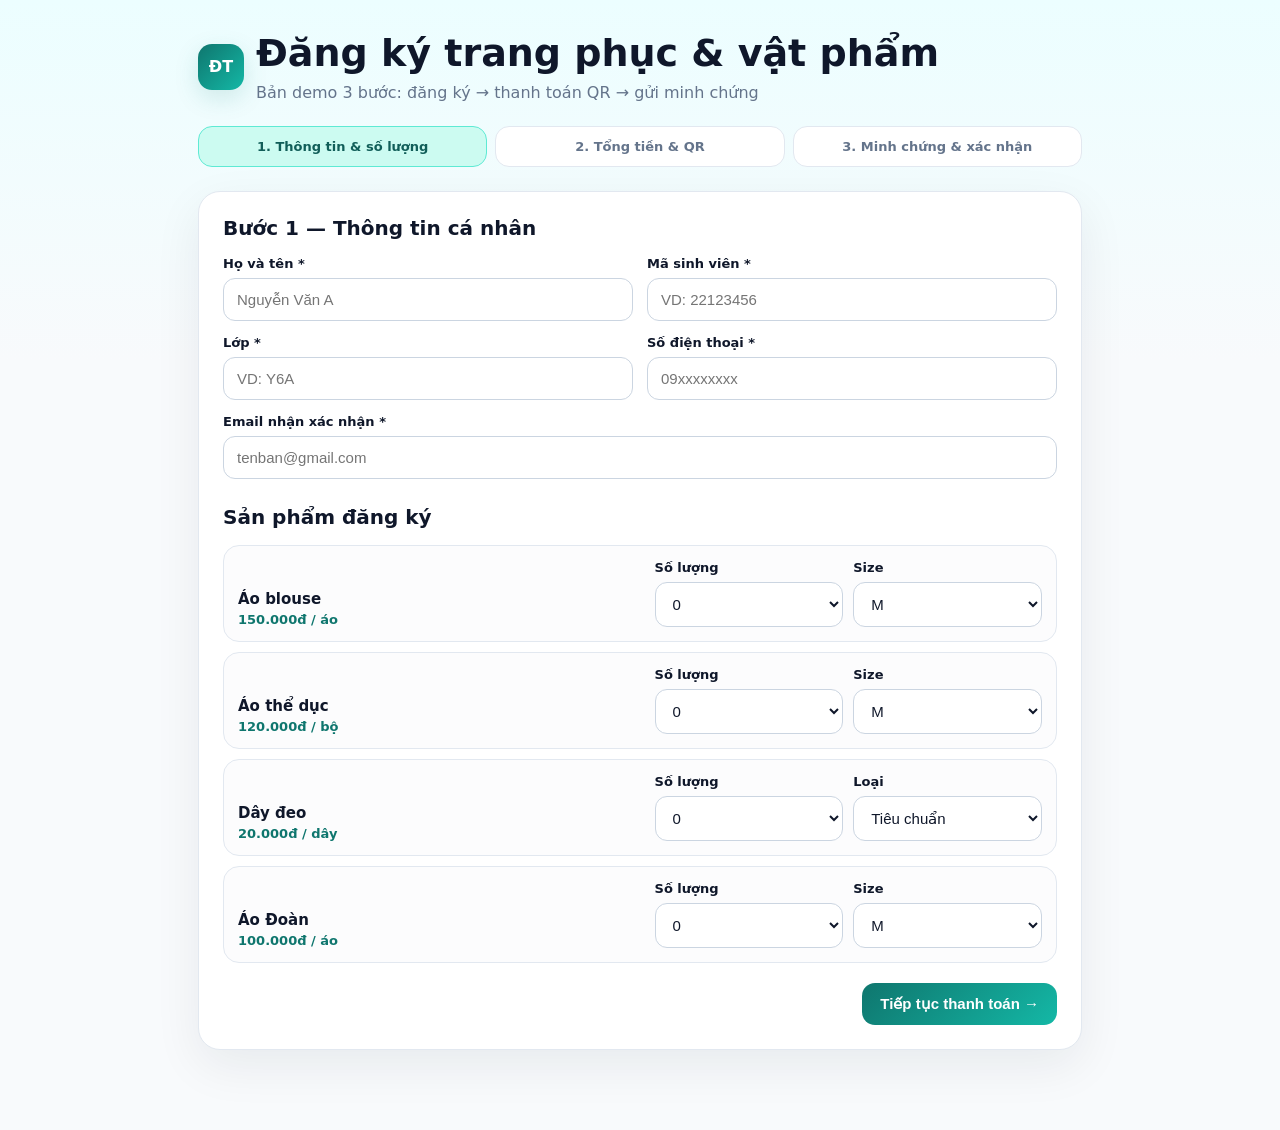
==== index.html @ d87cf26e "Add demo registration form" ====
<!DOCTYPE html>
<html lang="vi">
<head>
<meta charset="utf-8" />
<meta name="viewport" content="width=device-width, initial-scale=1" />
<title>Demo đăng ký trang phục & thanh toán</title>
<style>
  :root{
    --primary:#0f766e;
    --primary2:#14b8a6;
    --ink:#0f172a;
    --muted:#64748b;
    --line:#e2e8f0;
    --bg:#f8fafc;
    --card:#ffffff;
    --warn:#fff7ed;
    --warnink:#9a3412;
  }
  *{box-sizing:border-box}
  body{
    margin:0;background:linear-gradient(180deg,#ecfeff 0,#f8fafc 360px);
    font-family:Inter, ui-sans-serif, system-ui, -apple-system, Segoe UI, Roboto, Arial;
    color:var(--ink);
  }
  .wrap{max-width:920px;margin:32px auto 80px;padding:0 18px}
  .brand{display:flex;align-items:center;gap:12px;margin-bottom:18px}
  .logo{
    width:46px;height:46px;border-radius:14px;background:linear-gradient(135deg,var(--primary),var(--primary2));
    color:#fff;font-weight:900;display:grid;place-items:center;box-shadow:0 8px 24px #0f766e26;
  }
  h1{font-size:clamp(24px,4vw,38px);line-height:1.12;margin:0}
  .sub{color:var(--muted);margin-top:8px}
  .steps{display:grid;grid-template-columns:repeat(3,1fr);gap:8px;margin:24px 0}
  .step{
    padding:12px 10px;border:1px solid var(--line);border-radius:14px;background:#fff;
    font-size:13px;font-weight:700;color:#64748b;text-align:center
  }
  .step.active{background:#ccfbf1;color:#115e59;border-color:#5eead4}
  .step.done{background:#f0fdfa;color:#0f766e}
  .card{
    background:var(--card);border:1px solid #e2e8f0;border-radius:22px;padding:24px;
    box-shadow:0 16px 48px rgba(15,23,42,.07);
  }
  .section-title{font-size:20px;margin:0 0 16px}
  .grid{display:grid;grid-template-columns:1fr 1fr;gap:14px}
  .full{grid-column:1/-1}
  label{display:block;font-size:13px;font-weight:750;margin-bottom:7px}
  input, select{
    width:100%;padding:12px 13px;border-radius:12px;border:1px solid #cbd5e1;
    outline:none;font-size:15px;background:white;color:#0f172a
  }
  input:focus,select:focus{border-color:#2dd4bf;box-shadow:0 0 0 3px #99f6e433}
  .item{
    display:grid;grid-template-columns:1.4fr .65fr .65fr;gap:10px;align-items:end;
    padding:14px;border:1px solid var(--line);border-radius:16px;background:#fcfcfd
  }
  .item + .item{margin-top:10px}
  .itemname strong{display:block;font-size:15px}
  .price{color:#0f766e;font-weight:800;margin-top:4px;font-size:13px}
  .actions{display:flex;gap:10px;justify-content:flex-end;margin-top:20px}
  button{
    appearance:none;border:0;border-radius:13px;padding:12px 18px;font-weight:800;font-size:15px;cursor:pointer
  }
  .btn-primary{background:linear-gradient(135deg,var(--primary),var(--primary2));color:#fff}
  .btn-secondary{background:#f1f5f9;color:#334155}
  .summary{
    display:grid;grid-template-columns:1fr 340px;gap:22px;align-items:start
  }
  .totalbox{
    border:1px solid #99f6e4;background:#f0fdfa;border-radius:18px;padding:18px;margin-top:14px
  }
  .total{font-size:34px;font-weight:950;color:#0f766e;margin-top:4px}
  .qrbox{
    border:1px solid var(--line);border-radius:18px;padding:18px;text-align:center;background:#fff
  }
  .qrbox img{width:250px;height:250px;max-width:100%;border-radius:10px;border:1px solid #e2e8f0}
  .tiny{font-size:12px;color:#64748b;line-height:1.45}
  .notice{background:var(--warn);color:var(--warnink);padding:12px 14px;border-radius:12px;font-size:13px;margin-top:12px}
  .line{display:flex;justify-content:space-between;gap:16px;padding:9px 0;border-bottom:1px dashed #e2e8f0}
  .line:last-child{border-bottom:0}
  .upload{
    border:2px dashed #94a3b8;border-radius:18px;padding:24px;text-align:center;background:#f8fafc
  }
  .preview{max-width:320px;max-height:360px;border-radius:14px;margin-top:14px;display:none}
  .success{text-align:center;padding:18px 0}
  .check{
    width:72px;height:72px;border-radius:50%;margin:0 auto 16px;background:#dcfce7;color:#15803d;
    display:grid;place-items:center;font-size:38px;font-weight:900
  }
  .emailmock{
    text-align:left;margin:20px auto 0;max-width:650px;border:1px solid var(--line);
    border-radius:16px;padding:18px;background:#fff
  }
  .hidden{display:none!important}
  @media(max-width:760px){
    .grid,.summary{grid-template-columns:1fr}
    .item{grid-template-columns:1fr 1fr}
    .itemname{grid-column:1/-1}
    .steps{grid-template-columns:1fr}
  }
</style>
</head>
<body>
<div class="wrap">
  <div class="brand">
    <div class="logo">ĐT</div>
    <div>
      <h1>Đăng ký trang phục & vật phẩm</h1>
      <div class="sub">Bản demo 3 bước: đăng ký → thanh toán QR → gửi minh chứng</div>
    </div>
  </div>

  <div class="steps">
    <div class="step active" id="s1">1. Thông tin & số lượng</div>
    <div class="step" id="s2">2. Tổng tiền & QR</div>
    <div class="step" id="s3">3. Minh chứng & xác nhận</div>
  </div>

  <section class="card" id="step1">
    <h2 class="section-title">Bước 1 — Thông tin cá nhân</h2>
    <div class="grid">
      <div><label>Họ và tên *</label><input id="name" placeholder="Nguyễn Văn A"></div>
      <div><label>Mã sinh viên *</label><input id="studentId" placeholder="VD: 22123456"></div>
      <div><label>Lớp *</label><input id="className" placeholder="VD: Y6A"></div>
      <div><label>Số điện thoại *</label><input id="phone" placeholder="09xxxxxxxx"></div>
      <div class="full"><label>Email nhận xác nhận *</label><input id="email" type="email" placeholder="tenban@gmail.com"></div>
    </div>

    <h2 class="section-title" style="margin-top:26px">Sản phẩm đăng ký</h2>

    <div class="item">
      <div class="itemname"><strong>Áo blouse</strong><div class="price">150.000đ / áo</div></div>
      <div><label>Số lượng</label><select class="qty" data-price="150000" data-name="Áo blouse" id="q_blouse"><option>0</option><option>1</option><option>2</option><option>3</option><option>4</option><option>5</option></select></div>
      <div><label>Size</label><select id="sz_blouse"><option>S</option><option selected>M</option><option>L</option><option>XL</option><option>2XL</option></select></div>
    </div>

    <div class="item">
      <div class="itemname"><strong>Áo thể dục</strong><div class="price">120.000đ / bộ</div></div>
      <div><label>Số lượng</label><select class="qty" data-price="120000" data-name="Áo thể dục" id="q_sport"><option>0</option><option>1</option><option>2</option><option>3</option><option>4</option><option>5</option></select></div>
      <div><label>Size</label><select id="sz_sport"><option>S</option><option selected>M</option><option>L</option><option>XL</option><option>2XL</option></select></div>
    </div>

    <div class="item">
      <div class="itemname"><strong>Dây đeo</strong><div class="price">20.000đ / dây</div></div>
      <div><label>Số lượng</label><select class="qty" data-price="20000" data-name="Dây đeo" id="q_lanyard"><option>0</option><option>1</option><option>2</option><option>3</option><option>4</option><option>5</option></select></div>
      <div><label>Loại</label><select id="sz_lanyard"><option>Tiêu chuẩn</option></select></div>
    </div>

    <div class="item">
      <div class="itemname"><strong>Áo Đoàn</strong><div class="price">100.000đ / áo</div></div>
      <div><label>Số lượng</label><select class="qty" data-price="100000" data-name="Áo Đoàn" id="q_union"><option>0</option><option>1</option><option>2</option><option>3</option><option>4</option><option>5</option></select></div>
      <div><label>Size</label><select id="sz_union"><option>S</option><option selected>M</option><option>L</option><option>XL</option><option>2XL</option></select></div>
    </div>

    <div class="actions">
      <button class="btn-primary" onclick="go2()">Tiếp tục thanh toán →</button>
    </div>
  </section>

  <section class="card hidden" id="step2">
    <div class="summary">
      <div>
        <h2 class="section-title">Bước 2 — Kiểm tra & thanh toán</h2>
        <div id="orderLines"></div>
        <div class="totalbox">
          <div class="tiny">TỔNG THANH TOÁN</div>
          <div class="total" id="totalText">0đ</div>
          <div class="tiny">Mã đăng ký: <strong id="orderCode"></strong></div>
        </div>
        <div class="notice">
          Đây là bản demo. QR hiện tại chỉ mã hóa mã đăng ký + số tiền để thử luồng. Khi làm bản thật sẽ thay bằng VietQR theo ngân hàng và số tài khoản của anh.
        </div>
      </div>

      <div class="qrbox">
        <div style="font-weight:900;margin-bottom:10px">QUÉT QR THANH TOÁN</div>
        <img id="qr" alt="QR demo">
        <div class="tiny" style="margin-top:10px">Nội dung chuyển khoản</div>
        <div style="font-weight:900" id="transferContent"></div>
      </div>
    </div>
    <div class="actions">
      <button class="btn-secondary" onclick="back1()">← Quay lại</button>
      <button class="btn-primary" onclick="go3()">Tôi đã thanh toán →</button>
    </div>
  </section>

  <section class="card hidden" id="step3">
    <h2 class="section-title">Bước 3 — Tải minh chứng chuyển khoản</h2>
    <div class="upload">
      <div style="font-size:34px">📎</div>
      <div style="font-weight:850;margin:8px 0">Chọn ảnh chụp màn hình chuyển khoản</div>
      <input id="proof" type="file" accept="image/*" onchange="previewFile()" style="max-width:420px">
      <div><img id="preview" class="preview" alt="Minh chứng"></div>
    </div>

    <div style="margin-top:18px">
      <label><input type="checkbox" id="confirm" style="width:auto;margin-right:8px"> Tôi xác nhận thông tin đăng ký và số tiền thanh toán là chính xác.</label>
    </div>

    <div class="actions">
      <button class="btn-secondary" onclick="back2()">← Quay lại</button>
      <button class="btn-primary" onclick="finish()">Hoàn tất đăng ký</button>
    </div>
  </section>

  <section class="card hidden" id="done">
    <div class="success">
      <div class="check">✓</div>
      <h2>Đã ghi nhận đăng ký!</h2>
      <div class="sub">Bản thật sẽ lưu dữ liệu vào Google Sheets/Drive và gửi email tự động cho người đăng ký.</div>

      <div class="emailmock">
        <div class="tiny">EMAIL XÁC NHẬN MÔ PHỎNG</div>
        <h3 style="margin:6px 0 12px">Xác nhận đăng ký trang phục & vật phẩm</h3>
        <div id="emailBody"></div>
      </div>

      <div class="actions" style="justify-content:center">
        <button class="btn-secondary" onclick="location.reload()">Tạo đăng ký mới</button>
      </div>
    </div>
  </section>
</div>

<script>
let state = {total:0, code:"", lines:[]};

function money(n){return new Intl.NumberFormat('vi-VN').format(n)+'đ'}

function validate(){
  const ids=['name','studentId','className','phone','email'];
  for(const id of ids){
    if(!document.getElementById(id).value.trim()){
      alert('Anh thử nhập đủ các ô bắt buộc để xem đúng luồng nhé.');
      document.getElementById(id).focus(); return false;
    }
  }
  const email=document.getElementById('email').value;
  if(!email.includes('@')){alert('Email chưa đúng định dạng.'); return false;}
  return true;
}

function compute(){
  state.total=0; state.lines=[];
  document.querySelectorAll('.qty').forEach(el=>{
    const q=parseInt(el.value||0), p=parseInt(el.dataset.price);
    if(q>0){
      state.total += q*p;
      let size='';
      if(el.id==='q_blouse') size=document.getElementById('sz_blouse').value;
      if(el.id==='q_sport') size=document.getElementById('sz_sport').value;
      if(el.id==='q_lanyard') size=document.getElementById('sz_lanyard').value;
      if(el.id==='q_union') size=document.getElementById('sz_union').value;
      state.lines.push({name:el.dataset.name,qty:q,size:size,price:p,subtotal:q*p});
    }
  });
}

function setStep(n){
  ['step1','step2','step3','done'].forEach(id=>document.getElementById(id).classList.add('hidden'));
  if(n===1)document.getElementById('step1').classList.remove('hidden');
  if(n===2)document.getElementById('step2').classList.remove('hidden');
  if(n===3)document.getElementById('step3').classList.remove('hidden');
  if(n===4)document.getElementById('done').classList.remove('hidden');
  ['s1','s2','s3'].forEach((id,i)=>{
    const el=document.getElementById(id); el.classList.remove('active','done');
    if(i+1===n)el.classList.add('active');
    if(i+1<n || n===4)el.classList.add('done');
  });
  window.scrollTo({top:0,behavior:'smooth'});
}

function go2(){
  if(!validate()) return;
  compute();
  if(state.total<=0){alert('Hãy chọn ít nhất 1 sản phẩm.');return;}
  state.code='DUMTP-'+document.getElementById('studentId').value.replace(/\W/g,'').toUpperCase()+'-'+Math.floor(100+Math.random()*900);
  document.getElementById('orderCode').textContent=state.code;
  document.getElementById('totalText').textContent=money(state.total);
  document.getElementById('transferContent').textContent=state.code;

  const box=document.getElementById('orderLines'); box.innerHTML='';
  state.lines.forEach(x=>{
    box.innerHTML += `<div class="line"><span><strong>${x.name}</strong><br><span class="tiny">${x.qty} × ${money(x.price)} • Size/loại: ${x.size}</span></span><strong>${money(x.subtotal)}</strong></div>`;
  });

  const qrText=encodeURIComponent(`DEMO THANH TOAN | ${state.code} | ${state.total} VND`);
  document.getElementById('qr').src=`https://quickchart.io/qr?text=${qrText}&size=300&margin=1`;
  setStep(2);
}
function back1(){setStep(1)}
function go3(){setStep(3)}
function back2(){setStep(2)}

function previewFile(){
  const f=document.getElementById('proof').files[0];
  if(!f)return;
  const r=new FileReader();
  r.onload=e=>{
    const img=document.getElementById('preview'); img.src=e.target.result; img.style.display='inline-block';
  };r.readAsDataURL(f);
}

function finish(){
  const proof=document.getElementById('proof').files[0];
  if(!proof){alert('Hãy chọn một ảnh minh chứng để thử bước này.');return;}
  if(!document.getElementById('confirm').checked){alert('Hãy tick xác nhận trước khi hoàn tất.');return;}

  const name=document.getElementById('name').value;
  const email=document.getElementById('email').value;
  let list=state.lines.map(x=>`<li>${x.name}: <strong>${x.qty}</strong> — ${x.size}</li>`).join('');
  document.getElementById('emailBody').innerHTML=`
    <p>Chào <strong>${name}</strong>,</p>
    <p>Hệ thống đã ghi nhận đăng ký của bạn.</p>
    <p><strong>Mã đăng ký:</strong> ${state.code}</p>
    <ul>${list}</ul>
    <p><strong>Tổng thanh toán: ${money(state.total)}</strong></p>
    <p>Minh chứng thanh toán đã được tải lên thành công.</p>
    <p class="tiny">Email sẽ được gửi tới: ${email}</p>
  `;
  setStep(4);
}
</script>
</body>
</html>
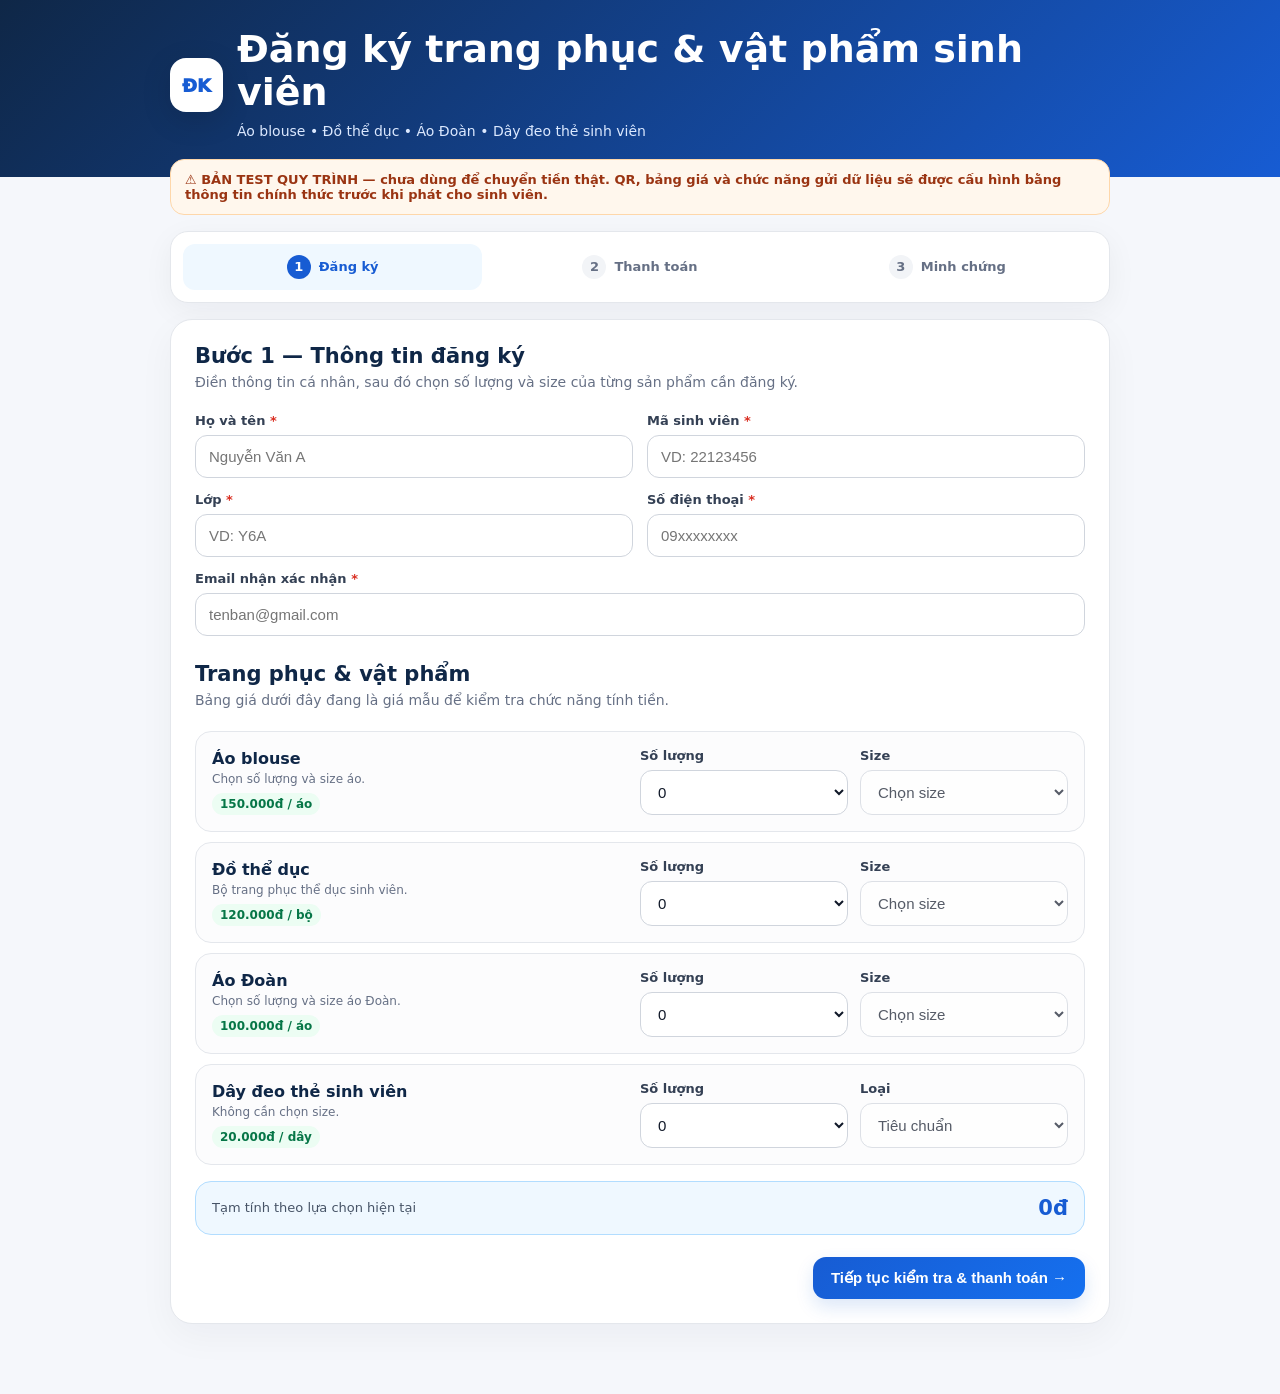
==== commit 7f3012f6: "Polish registration flow and validation" ====
--- a/index.html
+++ b/index.html
@@ -1,326 +1,346 @@
 <!DOCTYPE html>
 <html lang="vi">
 <head>
-<meta charset="utf-8" />
-<meta name="viewport" content="width=device-width, initial-scale=1" />
-<title>Demo đăng ký trang phục & thanh toán</title>
+<meta charset="utf-8">
+<meta name="viewport" content="width=device-width, initial-scale=1">
+<title>Đăng ký trang phục & vật phẩm sinh viên</title>
+<meta name="description" content="Đăng ký áo blouse, đồ thể dục, áo Đoàn và dây đeo thẻ sinh viên.">
 <style>
-  :root{
-    --primary:#0f766e;
-    --primary2:#14b8a6;
-    --ink:#0f172a;
-    --muted:#64748b;
-    --line:#e2e8f0;
-    --bg:#f8fafc;
-    --card:#ffffff;
-    --warn:#fff7ed;
-    --warnink:#9a3412;
-  }
-  *{box-sizing:border-box}
-  body{
-    margin:0;background:linear-gradient(180deg,#ecfeff 0,#f8fafc 360px);
-    font-family:Inter, ui-sans-serif, system-ui, -apple-system, Segoe UI, Roboto, Arial;
-    color:var(--ink);
-  }
-  .wrap{max-width:920px;margin:32px auto 80px;padding:0 18px}
-  .brand{display:flex;align-items:center;gap:12px;margin-bottom:18px}
-  .logo{
-    width:46px;height:46px;border-radius:14px;background:linear-gradient(135deg,var(--primary),var(--primary2));
-    color:#fff;font-weight:900;display:grid;place-items:center;box-shadow:0 8px 24px #0f766e26;
-  }
-  h1{font-size:clamp(24px,4vw,38px);line-height:1.12;margin:0}
-  .sub{color:var(--muted);margin-top:8px}
-  .steps{display:grid;grid-template-columns:repeat(3,1fr);gap:8px;margin:24px 0}
-  .step{
-    padding:12px 10px;border:1px solid var(--line);border-radius:14px;background:#fff;
-    font-size:13px;font-weight:700;color:#64748b;text-align:center
-  }
-  .step.active{background:#ccfbf1;color:#115e59;border-color:#5eead4}
-  .step.done{background:#f0fdfa;color:#0f766e}
-  .card{
-    background:var(--card);border:1px solid #e2e8f0;border-radius:22px;padding:24px;
-    box-shadow:0 16px 48px rgba(15,23,42,.07);
-  }
-  .section-title{font-size:20px;margin:0 0 16px}
-  .grid{display:grid;grid-template-columns:1fr 1fr;gap:14px}
-  .full{grid-column:1/-1}
-  label{display:block;font-size:13px;font-weight:750;margin-bottom:7px}
-  input, select{
-    width:100%;padding:12px 13px;border-radius:12px;border:1px solid #cbd5e1;
-    outline:none;font-size:15px;background:white;color:#0f172a
-  }
-  input:focus,select:focus{border-color:#2dd4bf;box-shadow:0 0 0 3px #99f6e433}
-  .item{
-    display:grid;grid-template-columns:1.4fr .65fr .65fr;gap:10px;align-items:end;
-    padding:14px;border:1px solid var(--line);border-radius:16px;background:#fcfcfd
-  }
-  .item + .item{margin-top:10px}
-  .itemname strong{display:block;font-size:15px}
-  .price{color:#0f766e;font-weight:800;margin-top:4px;font-size:13px}
-  .actions{display:flex;gap:10px;justify-content:flex-end;margin-top:20px}
-  button{
-    appearance:none;border:0;border-radius:13px;padding:12px 18px;font-weight:800;font-size:15px;cursor:pointer
-  }
-  .btn-primary{background:linear-gradient(135deg,var(--primary),var(--primary2));color:#fff}
-  .btn-secondary{background:#f1f5f9;color:#334155}
-  .summary{
-    display:grid;grid-template-columns:1fr 340px;gap:22px;align-items:start
-  }
-  .totalbox{
-    border:1px solid #99f6e4;background:#f0fdfa;border-radius:18px;padding:18px;margin-top:14px
-  }
-  .total{font-size:34px;font-weight:950;color:#0f766e;margin-top:4px}
-  .qrbox{
-    border:1px solid var(--line);border-radius:18px;padding:18px;text-align:center;background:#fff
-  }
-  .qrbox img{width:250px;height:250px;max-width:100%;border-radius:10px;border:1px solid #e2e8f0}
-  .tiny{font-size:12px;color:#64748b;line-height:1.45}
-  .notice{background:var(--warn);color:var(--warnink);padding:12px 14px;border-radius:12px;font-size:13px;margin-top:12px}
-  .line{display:flex;justify-content:space-between;gap:16px;padding:9px 0;border-bottom:1px dashed #e2e8f0}
-  .line:last-child{border-bottom:0}
-  .upload{
-    border:2px dashed #94a3b8;border-radius:18px;padding:24px;text-align:center;background:#f8fafc
-  }
-  .preview{max-width:320px;max-height:360px;border-radius:14px;margin-top:14px;display:none}
-  .success{text-align:center;padding:18px 0}
-  .check{
-    width:72px;height:72px;border-radius:50%;margin:0 auto 16px;background:#dcfce7;color:#15803d;
-    display:grid;place-items:center;font-size:38px;font-weight:900
-  }
-  .emailmock{
-    text-align:left;margin:20px auto 0;max-width:650px;border:1px solid var(--line);
-    border-radius:16px;padding:18px;background:#fff
-  }
-  .hidden{display:none!important}
-  @media(max-width:760px){
-    .grid,.summary{grid-template-columns:1fr}
-    .item{grid-template-columns:1fr 1fr}
-    .itemname{grid-column:1/-1}
-    .steps{grid-template-columns:1fr}
-  }
+:root{
+  --navy:#0f2747; --blue:#175cd3; --cyan:#eaf4ff; --green:#0f9f6e;
+  --green2:#12b981; --orange:#f79009; --red:#d92d20; --ink:#101828;
+  --muted:#667085; --line:#e4e7ec; --soft:#f8fafc; --card:#fff;
+}
+*{box-sizing:border-box}
+html{scroll-behavior:smooth}
+body{margin:0;background:#f5f7fb;color:var(--ink);font-family:Inter,ui-sans-serif,system-ui,-apple-system,Segoe UI,Roboto,Arial,sans-serif}
+.topbar{background:linear-gradient(135deg,#0f2747,#175cd3);color:white}
+.topbar .inner{max-width:980px;margin:auto;padding:28px 20px 34px}
+.brand{display:flex;align-items:center;gap:14px}
+.brandmark{width:54px;height:54px;border-radius:16px;background:white;color:var(--blue);display:grid;place-items:center;font-weight:950;font-size:18px;box-shadow:0 8px 30px #0002}
+h1{margin:0;font-size:clamp(25px,4vw,38px);line-height:1.12}
+.subtitle{margin-top:8px;color:#dce9ff;font-size:14px;line-height:1.55}
+.wrap{max-width:980px;margin:-18px auto 70px;padding:0 20px}
+.test-warning{background:#fff7ed;color:#9a3412;border:1px solid #fed7aa;padding:12px 14px;border-radius:14px;margin-bottom:16px;font-weight:750;font-size:13px}
+.progress{background:white;border:1px solid var(--line);border-radius:18px;padding:12px;display:grid;grid-template-columns:repeat(3,1fr);gap:8px;box-shadow:0 8px 30px #1018280d;margin-bottom:16px}
+.pill{display:flex;align-items:center;justify-content:center;gap:8px;border-radius:12px;padding:11px 8px;color:#667085;font-weight:800;font-size:13px}
+.pill .num{width:24px;height:24px;border-radius:50%;display:grid;place-items:center;background:#f2f4f7}
+.pill.active{background:#eff8ff;color:#175cd3}.pill.active .num{background:#175cd3;color:white}
+.pill.done{background:#ecfdf3;color:#067647}.pill.done .num{background:#12b76a;color:white}
+.card{background:white;border:1px solid var(--line);border-radius:22px;padding:24px;box-shadow:0 12px 36px #1018280b}
+.hidden{display:none!important}
+.section-title{font-size:21px;margin:0 0 4px;color:var(--navy)}
+.section-sub{margin:0 0 20px;color:var(--muted);font-size:14px;line-height:1.5}
+.grid{display:grid;grid-template-columns:1fr 1fr;gap:14px}.full{grid-column:1/-1}
+.field label,.mini label{display:block;margin-bottom:7px;font-weight:800;font-size:13px;color:#344054}
+.required:after{content:" *";color:var(--red)}
+input,select{width:100%;padding:12px 13px;border-radius:12px;border:1px solid #d0d5dd;background:white;font-size:15px;color:#101828;outline:none}
+input:focus,select:focus{border-color:#84adff;box-shadow:0 0 0 4px #175cd31a}
+.products{margin-top:26px}
+.product{display:grid;grid-template-columns:1.5fr .75fr .75fr;gap:12px;align-items:end;padding:16px;border:1px solid var(--line);border-radius:16px;background:#fcfcfd;margin-top:10px}
+.product-name{font-weight:900;font-size:16px;color:var(--navy)}
+.product-desc{color:var(--muted);font-size:12px;margin-top:4px}
+.price{display:inline-flex;margin-top:7px;padding:4px 8px;border-radius:999px;background:#ecfdf3;color:#067647;font-size:12px;font-weight:850}
+.live-total{display:flex;align-items:center;justify-content:space-between;gap:16px;margin-top:16px;border:1px solid #b2ddff;background:#eff8ff;border-radius:16px;padding:14px 16px}
+.live-total span{font-size:13px;color:#475467}.live-total strong{font-size:21px;color:#175cd3}
+.actions{display:flex;justify-content:flex-end;gap:10px;margin-top:22px}
+button{border:0;border-radius:13px;padding:12px 18px;font-size:15px;font-weight:850;cursor:pointer}
+.primary{background:linear-gradient(135deg,#175cd3,#1570ef);color:white;box-shadow:0 8px 18px #175cd326}
+.secondary{background:#f2f4f7;color:#344054}.successbtn{background:linear-gradient(135deg,#079455,#12b76a);color:white}
+.review-grid{display:grid;grid-template-columns:1.15fr .85fr;gap:18px}
+.panel{border:1px solid var(--line);border-radius:17px;padding:16px;background:#fff}
+.panel-title{font-size:13px;font-weight:900;color:#475467;text-transform:uppercase;letter-spacing:.04em;margin-bottom:10px}
+.info-row,.order-row{display:flex;justify-content:space-between;gap:15px;padding:9px 0;border-bottom:1px dashed #eaecf0}
+.info-row:last-child,.order-row:last-child{border:0}
+.info-row span:first-child,.order-row small{color:var(--muted)}
+.order-row .right{text-align:right;font-weight:850}
+.total-box{margin-top:14px;background:linear-gradient(135deg,#ecfdf3,#f6fef9);border:1px solid #abefc6;border-radius:17px;padding:16px}
+.total-label{font-size:12px;color:#067647;font-weight:900}.total-money{font-size:36px;font-weight:950;color:#067647;margin:3px 0}
+.code{font-family:ui-monospace,SFMono-Regular,Menlo,monospace;font-weight:900}
+.qr-panel{text-align:center;background:#fbfcfe}
+.qr-placeholder{width:270px;max-width:100%;aspect-ratio:1;border-radius:16px;border:1px solid var(--line);margin:4px auto 12px;display:grid;place-items:center;background:white;overflow:hidden}
+.qr-placeholder img{width:100%;height:100%;object-fit:contain}
+.bankline{font-size:13px;line-height:1.55;color:#475467}.bankline strong{color:#101828}
+.safe-note{margin-top:12px;padding:12px 13px;border-radius:13px;background:#fff7ed;border:1px solid #fed7aa;color:#9a3412;font-size:12px;line-height:1.5;text-align:left}
+.upload{border:2px dashed #b8c2d1;background:#f8fafc;border-radius:18px;padding:26px;text-align:center}
+.upload-icon{font-size:36px}.upload-title{font-weight:900;margin:6px 0}.upload-sub{font-size:12px;color:var(--muted);margin-bottom:12px}
+.preview{display:none;max-width:340px;max-height:420px;border-radius:14px;margin-top:14px;border:1px solid var(--line)}
+.file-name{font-size:12px;color:#475467;margin-top:8px}
+.checkline{display:flex;gap:10px;align-items:flex-start;margin-top:16px;padding:13px;border:1px solid var(--line);border-radius:13px;background:#fff}
+.checkline input{width:auto;margin-top:3px}.checkline label{font-size:13px;line-height:1.5;color:#344054}
+.done-wrap{text-align:center}.check{width:76px;height:76px;border-radius:50%;background:#dcfae6;color:#079455;display:grid;place-items:center;font-size:40px;font-weight:950;margin:0 auto 14px}
+.receipt{max-width:670px;margin:20px auto 0;text-align:left;border:1px solid var(--line);border-radius:18px;padding:18px;background:#fcfcfd}
+.receipt h3{margin:3px 0 12px;color:var(--navy)}
+.small{font-size:12px;color:var(--muted);line-height:1.55}
+@media(max-width:760px){
+  .progress{grid-template-columns:1fr}.grid,.review-grid{grid-template-columns:1fr}
+  .product{grid-template-columns:1fr 1fr}.product>div:first-child{grid-column:1/-1}
+  .actions{flex-direction:column-reverse}.actions button{width:100%}
+  .wrap{padding:0 12px}.card{padding:18px}.topbar .inner{padding:24px 16px 32px}
+}
 </style>
 </head>
 <body>
-<div class="wrap">
-  <div class="brand">
-    <div class="logo">ĐT</div>
-    <div>
-      <h1>Đăng ký trang phục & vật phẩm</h1>
-      <div class="sub">Bản demo 3 bước: đăng ký → thanh toán QR → gửi minh chứng</div>
+<header class="topbar">
+  <div class="inner">
+    <div class="brand">
+      <div class="brandmark">ĐK</div>
+      <div>
+        <h1>Đăng ký trang phục & vật phẩm sinh viên</h1>
+        <div class="subtitle">Áo blouse • Đồ thể dục • Áo Đoàn • Dây đeo thẻ sinh viên</div>
+      </div>
     </div>
   </div>
-
-  <div class="steps">
-    <div class="step active" id="s1">1. Thông tin & số lượng</div>
-    <div class="step" id="s2">2. Tổng tiền & QR</div>
-    <div class="step" id="s3">3. Minh chứng & xác nhận</div>
+</header>
+
+<main class="wrap">
+  <div class="test-warning">⚠ BẢN TEST QUY TRÌNH — chưa dùng để chuyển tiền thật. QR, bảng giá và chức năng gửi dữ liệu sẽ được cấu hình bằng thông tin chính thức trước khi phát cho sinh viên.</div>
+
+  <div class="progress">
+    <div class="pill active" id="p1"><span class="num">1</span>Đăng ký</div>
+    <div class="pill" id="p2"><span class="num">2</span>Thanh toán</div>
+    <div class="pill" id="p3"><span class="num">3</span>Minh chứng</div>
   </div>
 
   <section class="card" id="step1">
-    <h2 class="section-title">Bước 1 — Thông tin cá nhân</h2>
+    <h2 class="section-title">Bước 1 — Thông tin đăng ký</h2>
+    <p class="section-sub">Điền thông tin cá nhân, sau đó chọn số lượng và size của từng sản phẩm cần đăng ký.</p>
+
     <div class="grid">
-      <div><label>Họ và tên *</label><input id="name" placeholder="Nguyễn Văn A"></div>
-      <div><label>Mã sinh viên *</label><input id="studentId" placeholder="VD: 22123456"></div>
-      <div><label>Lớp *</label><input id="className" placeholder="VD: Y6A"></div>
-      <div><label>Số điện thoại *</label><input id="phone" placeholder="09xxxxxxxx"></div>
-      <div class="full"><label>Email nhận xác nhận *</label><input id="email" type="email" placeholder="tenban@gmail.com"></div>
-    </div>
-
-    <h2 class="section-title" style="margin-top:26px">Sản phẩm đăng ký</h2>
-
-    <div class="item">
-      <div class="itemname"><strong>Áo blouse</strong><div class="price">150.000đ / áo</div></div>
-      <div><label>Số lượng</label><select class="qty" data-price="150000" data-name="Áo blouse" id="q_blouse"><option>0</option><option>1</option><option>2</option><option>3</option><option>4</option><option>5</option></select></div>
-      <div><label>Size</label><select id="sz_blouse"><option>S</option><option selected>M</option><option>L</option><option>XL</option><option>2XL</option></select></div>
-    </div>
-
-    <div class="item">
-      <div class="itemname"><strong>Áo thể dục</strong><div class="price">120.000đ / bộ</div></div>
-      <div><label>Số lượng</label><select class="qty" data-price="120000" data-name="Áo thể dục" id="q_sport"><option>0</option><option>1</option><option>2</option><option>3</option><option>4</option><option>5</option></select></div>
-      <div><label>Size</label><select id="sz_sport"><option>S</option><option selected>M</option><option>L</option><option>XL</option><option>2XL</option></select></div>
-    </div>
-
-    <div class="item">
-      <div class="itemname"><strong>Dây đeo</strong><div class="price">20.000đ / dây</div></div>
-      <div><label>Số lượng</label><select class="qty" data-price="20000" data-name="Dây đeo" id="q_lanyard"><option>0</option><option>1</option><option>2</option><option>3</option><option>4</option><option>5</option></select></div>
-      <div><label>Loại</label><select id="sz_lanyard"><option>Tiêu chuẩn</option></select></div>
-    </div>
-
-    <div class="item">
-      <div class="itemname"><strong>Áo Đoàn</strong><div class="price">100.000đ / áo</div></div>
-      <div><label>Số lượng</label><select class="qty" data-price="100000" data-name="Áo Đoàn" id="q_union"><option>0</option><option>1</option><option>2</option><option>3</option><option>4</option><option>5</option></select></div>
-      <div><label>Size</label><select id="sz_union"><option>S</option><option selected>M</option><option>L</option><option>XL</option><option>2XL</option></select></div>
+      <div class="field"><label class="required">Họ và tên</label><input id="name" autocomplete="name" placeholder="Nguyễn Văn A"></div>
+      <div class="field"><label class="required">Mã sinh viên</label><input id="studentId" placeholder="VD: 22123456"></div>
+      <div class="field"><label class="required">Lớp</label><input id="className" placeholder="VD: Y6A"></div>
+      <div class="field"><label class="required">Số điện thoại</label><input id="phone" inputmode="tel" autocomplete="tel" placeholder="09xxxxxxxx"></div>
+      <div class="field full"><label class="required">Email nhận xác nhận</label><input id="email" type="email" autocomplete="email" placeholder="tenban@gmail.com"></div>
+    </div>
+
+    <div class="products">
+      <h2 class="section-title">Trang phục & vật phẩm</h2>
+      <p class="section-sub">Bảng giá dưới đây đang là giá mẫu để kiểm tra chức năng tính tiền.</p>
+
+      <div class="product">
+        <div><div class="product-name">Áo blouse</div><div class="product-desc">Chọn số lượng và size áo.</div><span class="price">150.000đ / áo</span></div>
+        <div class="mini"><label>Số lượng</label><select class="qty" id="q_blouse" data-name="Áo blouse" data-price="150000" data-size="sz_blouse"></select></div>
+        <div class="mini"><label>Size</label><select id="sz_blouse" class="size"><option value="">Chọn size</option><option>S</option><option>M</option><option>L</option><option>XL</option><option>2XL</option><option>3XL</option></select></div>
+      </div>
+
+      <div class="product">
+        <div><div class="product-name">Đồ thể dục</div><div class="product-desc">Bộ trang phục thể dục sinh viên.</div><span class="price">120.000đ / bộ</span></div>
+        <div class="mini"><label>Số lượng</label><select class="qty" id="q_sport" data-name="Đồ thể dục" data-price="120000" data-size="sz_sport"></select></div>
+        <div class="mini"><label>Size</label><select id="sz_sport" class="size"><option value="">Chọn size</option><option>S</option><option>M</option><option>L</option><option>XL</option><option>2XL</option><option>3XL</option></select></div>
+      </div>
+
+      <div class="product">
+        <div><div class="product-name">Áo Đoàn</div><div class="product-desc">Chọn số lượng và size áo Đoàn.</div><span class="price">100.000đ / áo</span></div>
+        <div class="mini"><label>Số lượng</label><select class="qty" id="q_union" data-name="Áo Đoàn" data-price="100000" data-size="sz_union"></select></div>
+        <div class="mini"><label>Size</label><select id="sz_union" class="size"><option value="">Chọn size</option><option>S</option><option>M</option><option>L</option><option>XL</option><option>2XL</option><option>3XL</option></select></div>
+      </div>
+
+      <div class="product">
+        <div><div class="product-name">Dây đeo thẻ sinh viên</div><div class="product-desc">Không cần chọn size.</div><span class="price">20.000đ / dây</span></div>
+        <div class="mini"><label>Số lượng</label><select class="qty" id="q_lanyard" data-name="Dây đeo thẻ sinh viên" data-price="20000"></select></div>
+        <div class="mini"><label>Loại</label><select disabled><option>Tiêu chuẩn</option></select></div>
+      </div>
+
+      <div class="live-total">
+        <span>Tạm tính theo lựa chọn hiện tại</span>
+        <strong id="liveTotal">0đ</strong>
+      </div>
     </div>
 
     <div class="actions">
-      <button class="btn-primary" onclick="go2()">Tiếp tục thanh toán →</button>
+      <button class="primary" onclick="goStep2()">Tiếp tục kiểm tra & thanh toán →</button>
     </div>
   </section>
 
   <section class="card hidden" id="step2">
-    <div class="summary">
+    <h2 class="section-title">Bước 2 — Kiểm tra và thanh toán</h2>
+    <p class="section-sub">Kiểm tra lại toàn bộ thông tin trước khi quét QR.</p>
+
+    <div class="review-grid">
       <div>
-        <h2 class="section-title">Bước 2 — Kiểm tra & thanh toán</h2>
-        <div id="orderLines"></div>
-        <div class="totalbox">
-          <div class="tiny">TỔNG THANH TOÁN</div>
-          <div class="total" id="totalText">0đ</div>
-          <div class="tiny">Mã đăng ký: <strong id="orderCode"></strong></div>
+        <div class="panel">
+          <div class="panel-title">Thông tin người đăng ký</div>
+          <div id="personReview"></div>
         </div>
-        <div class="notice">
-          Đây là bản demo. QR hiện tại chỉ mã hóa mã đăng ký + số tiền để thử luồng. Khi làm bản thật sẽ thay bằng VietQR theo ngân hàng và số tài khoản của anh.
+
+        <div class="panel" style="margin-top:12px">
+          <div class="panel-title">Sản phẩm đã chọn</div>
+          <div id="orderReview"></div>
         </div>
-      </div>
-
-      <div class="qrbox">
-        <div style="font-weight:900;margin-bottom:10px">QUÉT QR THANH TOÁN</div>
-        <img id="qr" alt="QR demo">
-        <div class="tiny" style="margin-top:10px">Nội dung chuyển khoản</div>
-        <div style="font-weight:900" id="transferContent"></div>
-      </div>
-    </div>
+
+        <div class="total-box">
+          <div class="total-label">TỔNG SỐ TIỀN CẦN THANH TOÁN</div>
+          <div class="total-money" id="totalMoney">0đ</div>
+          <div class="small">Mã đăng ký: <span class="code" id="orderCode"></span></div>
+        </div>
+      </div>
+
+      <div class="panel qr-panel">
+        <div class="panel-title">Mã QR thanh toán</div>
+        <div class="qr-placeholder"><img id="qrImage" alt="QR thanh toán thử nghiệm"></div>
+        <div class="bankline"><strong>QR thử nghiệm</strong><br>QR hiện tại chỉ chứa mã đăng ký và số tiền mẫu.</div>
+        <div class="bankline" style="margin-top:8px">Nội dung chuyển khoản:<br><strong class="code" id="transferContent"></strong></div>
+        <div class="safe-note">Chưa nhập tài khoản ngân hàng thật nên không sử dụng QR này để chuyển tiền. Bản chính thức sẽ tự điền đúng số tiền và đúng nội dung chuyển khoản.</div>
+      </div>
+    </div>
+
     <div class="actions">
-      <button class="btn-secondary" onclick="back1()">← Quay lại</button>
-      <button class="btn-primary" onclick="go3()">Tôi đã thanh toán →</button>
+      <button class="secondary" onclick="setStep(1)">← Sửa thông tin</button>
+      <button class="successbtn" onclick="setStep(3)">Tôi đã thanh toán →</button>
     </div>
   </section>
 
   <section class="card hidden" id="step3">
-    <h2 class="section-title">Bước 3 — Tải minh chứng chuyển khoản</h2>
+    <h2 class="section-title">Bước 3 — Tải minh chứng thanh toán</h2>
+    <p class="section-sub">Sau khi chuyển khoản, tải ảnh chụp màn hình giao dịch để hoàn tất đăng ký.</p>
+
     <div class="upload">
-      <div style="font-size:34px">📎</div>
-      <div style="font-weight:850;margin:8px 0">Chọn ảnh chụp màn hình chuyển khoản</div>
-      <input id="proof" type="file" accept="image/*" onchange="previewFile()" style="max-width:420px">
-      <div><img id="preview" class="preview" alt="Minh chứng"></div>
-    </div>
-
-    <div style="margin-top:18px">
-      <label><input type="checkbox" id="confirm" style="width:auto;margin-right:8px"> Tôi xác nhận thông tin đăng ký và số tiền thanh toán là chính xác.</label>
+      <div class="upload-icon">📎</div>
+      <div class="upload-title">Tải ảnh minh chứng chuyển khoản</div>
+      <div class="upload-sub">Chấp nhận ảnh JPG, PNG, WEBP. Nên thấy rõ số tiền và trạng thái giao dịch.</div>
+      <input id="proof" type="file" accept="image/*" onchange="previewProof()">
+      <div id="fileName" class="file-name"></div>
+      <img id="preview" class="preview" alt="Ảnh minh chứng">
+    </div>
+
+    <div class="checkline">
+      <input id="confirmCheck" type="checkbox">
+      <label for="confirmCheck">Tôi xác nhận thông tin đăng ký, số lượng, size và số tiền thanh toán là chính xác.</label>
     </div>
 
     <div class="actions">
-      <button class="btn-secondary" onclick="back2()">← Quay lại</button>
-      <button class="btn-primary" onclick="finish()">Hoàn tất đăng ký</button>
+      <button class="secondary" onclick="setStep(2)">← Quay lại thanh toán</button>
+      <button class="successbtn" onclick="finishRegistration()">Hoàn tất đăng ký</button>
     </div>
   </section>
 
   <section class="card hidden" id="done">
-    <div class="success">
+    <div class="done-wrap">
       <div class="check">✓</div>
-      <h2>Đã ghi nhận đăng ký!</h2>
-      <div class="sub">Bản thật sẽ lưu dữ liệu vào Google Sheets/Drive và gửi email tự động cho người đăng ký.</div>
-
-      <div class="emailmock">
-        <div class="tiny">EMAIL XÁC NHẬN MÔ PHỎNG</div>
-        <h3 style="margin:6px 0 12px">Xác nhận đăng ký trang phục & vật phẩm</h3>
-        <div id="emailBody"></div>
-      </div>
-
+      <h2 class="section-title" style="font-size:27px">Đã hoàn tất quy trình thử nghiệm</h2>
+      <p class="section-sub">Khi kết nối bản chính thức, dữ liệu sẽ được lưu và email xác nhận sẽ được gửi về địa chỉ người đăng ký.</p>
+      <div class="receipt">
+        <div class="small">MẪU EMAIL XÁC NHẬN</div>
+        <h3>Xác nhận đăng ký trang phục & vật phẩm</h3>
+        <div id="receiptBody"></div>
+      </div>
       <div class="actions" style="justify-content:center">
-        <button class="btn-secondary" onclick="location.reload()">Tạo đăng ký mới</button>
+        <button class="secondary" onclick="location.reload()">Tạo lượt đăng ký mới</button>
       </div>
     </div>
   </section>
-</div>
+</main>
 
 <script>
-let state = {total:0, code:"", lines:[]};
-
-function money(n){return new Intl.NumberFormat('vi-VN').format(n)+'đ'}
-
-function validate(){
-  const ids=['name','studentId','className','phone','email'];
-  for(const id of ids){
-    if(!document.getElementById(id).value.trim()){
-      alert('Anh thử nhập đủ các ô bắt buộc để xem đúng luồng nhé.');
-      document.getElementById(id).focus(); return false;
+const state={total:0,items:[],code:""};
+const money=n=>new Intl.NumberFormat("vi-VN").format(n)+"đ";
+
+document.querySelectorAll(".qty").forEach(sel=>{
+  for(let i=0;i<=5;i++){const o=document.createElement("option");o.value=i;o.textContent=i;sel.appendChild(o)}
+  sel.addEventListener("change",()=>{syncSize(sel);compute();});
+});
+document.querySelectorAll(".size").forEach(s=>s.disabled=true);
+
+function syncSize(q){
+  if(!q.dataset.size) return;
+  const s=document.getElementById(q.dataset.size);
+  const enabled=Number(q.value)>0;
+  s.disabled=!enabled;
+  if(!enabled) s.value="";
+}
+function compute(){
+  state.total=0; state.items=[];
+  document.querySelectorAll(".qty").forEach(q=>{
+    const qty=Number(q.value), price=Number(q.dataset.price);
+    if(qty>0){
+      let size="";
+      if(q.dataset.size) size=document.getElementById(q.dataset.size).value;
+      state.total+=qty*price;
+      state.items.push({name:q.dataset.name,qty,price,size,subtotal:qty*price});
+    }
+  });
+  document.getElementById("liveTotal").textContent=money(state.total);
+}
+function validateStep1(){
+  const req=[["name","Họ và tên"],["studentId","Mã sinh viên"],["className","Lớp"],["phone","Số điện thoại"],["email","Email"]];
+  for(const [id,label] of req){
+    const el=document.getElementById(id);
+    if(!el.value.trim()){alert("Vui lòng nhập "+label+".");el.focus();return false;}
+  }
+  const email=document.getElementById("email").value.trim();
+  if(!/^[^\s@]+@[^\s@]+\.[^\s@]+$/.test(email)){alert("Email chưa đúng định dạng.");document.getElementById("email").focus();return false;}
+  if(!state.items.length){alert("Vui lòng đăng ký ít nhất 1 sản phẩm.");return false;}
+  for(const it of state.items){
+    if(["Áo blouse","Đồ thể dục","Áo Đoàn"].includes(it.name) && !it.size){
+      alert("Vui lòng chọn size cho "+it.name+".");return false;
     }
   }
-  const email=document.getElementById('email').value;
-  if(!email.includes('@')){alert('Email chưa đúng định dạng.'); return false;}
   return true;
 }
-
-function compute(){
-  state.total=0; state.lines=[];
-  document.querySelectorAll('.qty').forEach(el=>{
-    const q=parseInt(el.value||0), p=parseInt(el.dataset.price);
-    if(q>0){
-      state.total += q*p;
-      let size='';
-      if(el.id==='q_blouse') size=document.getElementById('sz_blouse').value;
-      if(el.id==='q_sport') size=document.getElementById('sz_sport').value;
-      if(el.id==='q_lanyard') size=document.getElementById('sz_lanyard').value;
-      if(el.id==='q_union') size=document.getElementById('sz_union').value;
-      state.lines.push({name:el.dataset.name,qty:q,size:size,price:p,subtotal:q*p});
-    }
+function makeCode(){
+  const sid=document.getElementById("studentId").value.replace(/[^a-zA-Z0-9]/g,"").toUpperCase();
+  return "DUMTP-"+sid+"-"+String(Date.now()).slice(-5);
+}
+function goStep2(){
+  compute();
+  if(!validateStep1()) return;
+  state.code=makeCode();
+  const pairs=[
+    ["Họ tên",document.getElementById("name").value],
+    ["Mã sinh viên",document.getElementById("studentId").value],
+    ["Lớp",document.getElementById("className").value],
+    ["Số điện thoại",document.getElementById("phone").value],
+    ["Email",document.getElementById("email").value]
+  ];
+  document.getElementById("personReview").innerHTML=pairs.map(x=>`<div class="info-row"><span>${x[0]}</span><strong>${escapeHtml(x[1])}</strong></div>`).join("");
+  document.getElementById("orderReview").innerHTML=state.items.map(it=>`<div class="order-row"><div><strong>${it.name}</strong><br><small>${it.qty} × ${money(it.price)}${it.size?" • Size "+it.size:""}</small></div><div class="right">${money(it.subtotal)}</div></div>`).join("");
+  document.getElementById("totalMoney").textContent=money(state.total);
+  document.getElementById("orderCode").textContent=state.code;
+  document.getElementById("transferContent").textContent=state.code;
+  const qrText=encodeURIComponent(`TEST DANG KY | ${state.code} | ${state.total} VND`);
+  document.getElementById("qrImage").src=`https://quickchart.io/qr?text=${qrText}&size=320&margin=1`;
+  setStep(2);
+}
+function setStep(n){
+  ["step1","step2","step3","done"].forEach(id=>document.getElementById(id).classList.add("hidden"));
+  document.getElementById(n===4?"done":"step"+n).classList.remove("hidden");
+  [1,2,3].forEach(i=>{
+    const p=document.getElementById("p"+i);p.classList.remove("active","done");
+    if(i===n)p.classList.add("active");
+    if(i<n || n===4)p.classList.add("done");
   });
-}
-
-function setStep(n){
-  ['step1','step2','step3','done'].forEach(id=>document.getElementById(id).classList.add('hidden'));
-  if(n===1)document.getElementById('step1').classList.remove('hidden');
-  if(n===2)document.getElementById('step2').classList.remove('hidden');
-  if(n===3)document.getElementById('step3').classList.remove('hidden');
-  if(n===4)document.getElementById('done').classList.remove('hidden');
-  ['s1','s2','s3'].forEach((id,i)=>{
-    const el=document.getElementById(id); el.classList.remove('active','done');
-    if(i+1===n)el.classList.add('active');
-    if(i+1<n || n===4)el.classList.add('done');
-  });
-  window.scrollTo({top:0,behavior:'smooth'});
-}
-
-function go2(){
-  if(!validate()) return;
-  compute();
-  if(state.total<=0){alert('Hãy chọn ít nhất 1 sản phẩm.');return;}
-  state.code='DUMTP-'+document.getElementById('studentId').value.replace(/\W/g,'').toUpperCase()+'-'+Math.floor(100+Math.random()*900);
-  document.getElementById('orderCode').textContent=state.code;
-  document.getElementById('totalText').textContent=money(state.total);
-  document.getElementById('transferContent').textContent=state.code;
-
-  const box=document.getElementById('orderLines'); box.innerHTML='';
-  state.lines.forEach(x=>{
-    box.innerHTML += `<div class="line"><span><strong>${x.name}</strong><br><span class="tiny">${x.qty} × ${money(x.price)} • Size/loại: ${x.size}</span></span><strong>${money(x.subtotal)}</strong></div>`;
-  });
-
-  const qrText=encodeURIComponent(`DEMO THANH TOAN | ${state.code} | ${state.total} VND`);
-  document.getElementById('qr').src=`https://quickchart.io/qr?text=${qrText}&size=300&margin=1`;
-  setStep(2);
-}
-function back1(){setStep(1)}
-function go3(){setStep(3)}
-function back2(){setStep(2)}
-
-function previewFile(){
-  const f=document.getElementById('proof').files[0];
-  if(!f)return;
+  window.scrollTo({top:0,behavior:"smooth"});
+}
+function previewProof(){
+  const f=document.getElementById("proof").files[0];
+  if(!f) return;
+  document.getElementById("fileName").textContent=f.name;
   const r=new FileReader();
-  r.onload=e=>{
-    const img=document.getElementById('preview'); img.src=e.target.result; img.style.display='inline-block';
-  };r.readAsDataURL(f);
-}
-
-function finish(){
-  const proof=document.getElementById('proof').files[0];
-  if(!proof){alert('Hãy chọn một ảnh minh chứng để thử bước này.');return;}
-  if(!document.getElementById('confirm').checked){alert('Hãy tick xác nhận trước khi hoàn tất.');return;}
-
-  const name=document.getElementById('name').value;
-  const email=document.getElementById('email').value;
-  let list=state.lines.map(x=>`<li>${x.name}: <strong>${x.qty}</strong> — ${x.size}</li>`).join('');
-  document.getElementById('emailBody').innerHTML=`
+  r.onload=e=>{const img=document.getElementById("preview");img.src=e.target.result;img.style.display="inline-block"};
+  r.readAsDataURL(f);
+}
+function finishRegistration(){
+  const f=document.getElementById("proof").files[0];
+  if(!f){alert("Vui lòng tải ảnh minh chứng thanh toán.");return;}
+  if(!document.getElementById("confirmCheck").checked){alert("Vui lòng xác nhận thông tin trước khi hoàn tất.");return;}
+  const name=escapeHtml(document.getElementById("name").value);
+  const email=escapeHtml(document.getElementById("email").value);
+  const items=state.items.map(it=>`<li>${it.name}: <strong>${it.qty}</strong>${it.size?" — Size "+it.size:""}</li>`).join("");
+  document.getElementById("receiptBody").innerHTML=`
     <p>Chào <strong>${name}</strong>,</p>
     <p>Hệ thống đã ghi nhận đăng ký của bạn.</p>
-    <p><strong>Mã đăng ký:</strong> ${state.code}</p>
-    <ul>${list}</ul>
+    <p><strong>Mã đăng ký:</strong> <span class="code">${state.code}</span></p>
+    <ul>${items}</ul>
     <p><strong>Tổng thanh toán: ${money(state.total)}</strong></p>
-    <p>Minh chứng thanh toán đã được tải lên thành công.</p>
-    <p class="tiny">Email sẽ được gửi tới: ${email}</p>
-  `;
+    <p>Minh chứng thanh toán đã được ghi nhận trong quy trình thử nghiệm.</p>
+    <p class="small">Email xác nhận chính thức sẽ gửi tới: ${email}</p>`;
   setStep(4);
 }
+function escapeHtml(s){
+  return String(s).replace(/[&<>"']/g,c=>({"&":"&amp;","<":"&lt;",">":"&gt;","\"":"&quot;","'":"&#039;"}[c]));
+}
+compute();
 </script>
 </body>
 </html>
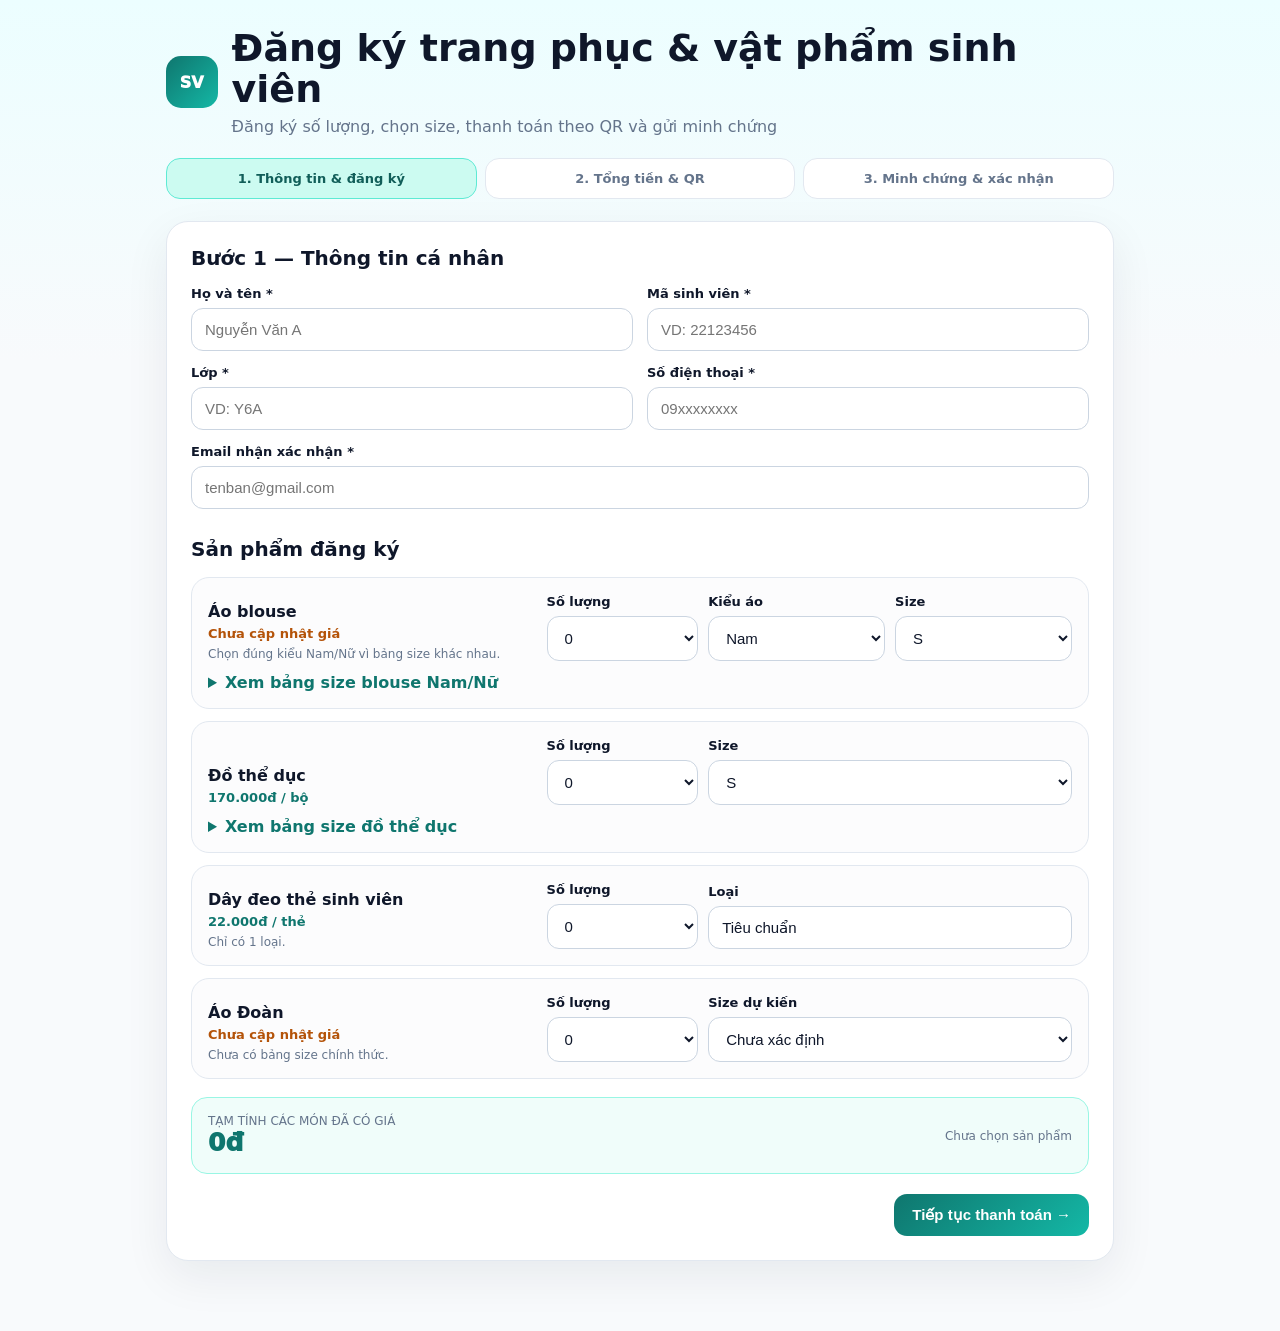
==== commit ff5d5957: "Update prices, size guides and real TPBank VietQR" ====
--- a/index.html
+++ b/index.html
@@ -1,346 +1,105 @@
 <!DOCTYPE html>
 <html lang="vi">
 <head>
-<meta charset="utf-8">
-<meta name="viewport" content="width=device-width, initial-scale=1">
+<meta charset="utf-8" />
+<meta name="viewport" content="width=device-width, initial-scale=1" />
 <title>Đăng ký trang phục & vật phẩm sinh viên</title>
-<meta name="description" content="Đăng ký áo blouse, đồ thể dục, áo Đoàn và dây đeo thẻ sinh viên.">
 <style>
-:root{
-  --navy:#0f2747; --blue:#175cd3; --cyan:#eaf4ff; --green:#0f9f6e;
-  --green2:#12b981; --orange:#f79009; --red:#d92d20; --ink:#101828;
-  --muted:#667085; --line:#e4e7ec; --soft:#f8fafc; --card:#fff;
-}
-*{box-sizing:border-box}
-html{scroll-behavior:smooth}
-body{margin:0;background:#f5f7fb;color:var(--ink);font-family:Inter,ui-sans-serif,system-ui,-apple-system,Segoe UI,Roboto,Arial,sans-serif}
-.topbar{background:linear-gradient(135deg,#0f2747,#175cd3);color:white}
-.topbar .inner{max-width:980px;margin:auto;padding:28px 20px 34px}
-.brand{display:flex;align-items:center;gap:14px}
-.brandmark{width:54px;height:54px;border-radius:16px;background:white;color:var(--blue);display:grid;place-items:center;font-weight:950;font-size:18px;box-shadow:0 8px 30px #0002}
-h1{margin:0;font-size:clamp(25px,4vw,38px);line-height:1.12}
-.subtitle{margin-top:8px;color:#dce9ff;font-size:14px;line-height:1.55}
-.wrap{max-width:980px;margin:-18px auto 70px;padding:0 20px}
-.test-warning{background:#fff7ed;color:#9a3412;border:1px solid #fed7aa;padding:12px 14px;border-radius:14px;margin-bottom:16px;font-weight:750;font-size:13px}
-.progress{background:white;border:1px solid var(--line);border-radius:18px;padding:12px;display:grid;grid-template-columns:repeat(3,1fr);gap:8px;box-shadow:0 8px 30px #1018280d;margin-bottom:16px}
-.pill{display:flex;align-items:center;justify-content:center;gap:8px;border-radius:12px;padding:11px 8px;color:#667085;font-weight:800;font-size:13px}
-.pill .num{width:24px;height:24px;border-radius:50%;display:grid;place-items:center;background:#f2f4f7}
-.pill.active{background:#eff8ff;color:#175cd3}.pill.active .num{background:#175cd3;color:white}
-.pill.done{background:#ecfdf3;color:#067647}.pill.done .num{background:#12b76a;color:white}
-.card{background:white;border:1px solid var(--line);border-radius:22px;padding:24px;box-shadow:0 12px 36px #1018280b}
-.hidden{display:none!important}
-.section-title{font-size:21px;margin:0 0 4px;color:var(--navy)}
-.section-sub{margin:0 0 20px;color:var(--muted);font-size:14px;line-height:1.5}
-.grid{display:grid;grid-template-columns:1fr 1fr;gap:14px}.full{grid-column:1/-1}
-.field label,.mini label{display:block;margin-bottom:7px;font-weight:800;font-size:13px;color:#344054}
-.required:after{content:" *";color:var(--red)}
-input,select{width:100%;padding:12px 13px;border-radius:12px;border:1px solid #d0d5dd;background:white;font-size:15px;color:#101828;outline:none}
-input:focus,select:focus{border-color:#84adff;box-shadow:0 0 0 4px #175cd31a}
-.products{margin-top:26px}
-.product{display:grid;grid-template-columns:1.5fr .75fr .75fr;gap:12px;align-items:end;padding:16px;border:1px solid var(--line);border-radius:16px;background:#fcfcfd;margin-top:10px}
-.product-name{font-weight:900;font-size:16px;color:var(--navy)}
-.product-desc{color:var(--muted);font-size:12px;margin-top:4px}
-.price{display:inline-flex;margin-top:7px;padding:4px 8px;border-radius:999px;background:#ecfdf3;color:#067647;font-size:12px;font-weight:850}
-.live-total{display:flex;align-items:center;justify-content:space-between;gap:16px;margin-top:16px;border:1px solid #b2ddff;background:#eff8ff;border-radius:16px;padding:14px 16px}
-.live-total span{font-size:13px;color:#475467}.live-total strong{font-size:21px;color:#175cd3}
-.actions{display:flex;justify-content:flex-end;gap:10px;margin-top:22px}
-button{border:0;border-radius:13px;padding:12px 18px;font-size:15px;font-weight:850;cursor:pointer}
-.primary{background:linear-gradient(135deg,#175cd3,#1570ef);color:white;box-shadow:0 8px 18px #175cd326}
-.secondary{background:#f2f4f7;color:#344054}.successbtn{background:linear-gradient(135deg,#079455,#12b76a);color:white}
-.review-grid{display:grid;grid-template-columns:1.15fr .85fr;gap:18px}
-.panel{border:1px solid var(--line);border-radius:17px;padding:16px;background:#fff}
-.panel-title{font-size:13px;font-weight:900;color:#475467;text-transform:uppercase;letter-spacing:.04em;margin-bottom:10px}
-.info-row,.order-row{display:flex;justify-content:space-between;gap:15px;padding:9px 0;border-bottom:1px dashed #eaecf0}
-.info-row:last-child,.order-row:last-child{border:0}
-.info-row span:first-child,.order-row small{color:var(--muted)}
-.order-row .right{text-align:right;font-weight:850}
-.total-box{margin-top:14px;background:linear-gradient(135deg,#ecfdf3,#f6fef9);border:1px solid #abefc6;border-radius:17px;padding:16px}
-.total-label{font-size:12px;color:#067647;font-weight:900}.total-money{font-size:36px;font-weight:950;color:#067647;margin:3px 0}
-.code{font-family:ui-monospace,SFMono-Regular,Menlo,monospace;font-weight:900}
-.qr-panel{text-align:center;background:#fbfcfe}
-.qr-placeholder{width:270px;max-width:100%;aspect-ratio:1;border-radius:16px;border:1px solid var(--line);margin:4px auto 12px;display:grid;place-items:center;background:white;overflow:hidden}
-.qr-placeholder img{width:100%;height:100%;object-fit:contain}
-.bankline{font-size:13px;line-height:1.55;color:#475467}.bankline strong{color:#101828}
-.safe-note{margin-top:12px;padding:12px 13px;border-radius:13px;background:#fff7ed;border:1px solid #fed7aa;color:#9a3412;font-size:12px;line-height:1.5;text-align:left}
-.upload{border:2px dashed #b8c2d1;background:#f8fafc;border-radius:18px;padding:26px;text-align:center}
-.upload-icon{font-size:36px}.upload-title{font-weight:900;margin:6px 0}.upload-sub{font-size:12px;color:var(--muted);margin-bottom:12px}
-.preview{display:none;max-width:340px;max-height:420px;border-radius:14px;margin-top:14px;border:1px solid var(--line)}
-.file-name{font-size:12px;color:#475467;margin-top:8px}
-.checkline{display:flex;gap:10px;align-items:flex-start;margin-top:16px;padding:13px;border:1px solid var(--line);border-radius:13px;background:#fff}
-.checkline input{width:auto;margin-top:3px}.checkline label{font-size:13px;line-height:1.5;color:#344054}
-.done-wrap{text-align:center}.check{width:76px;height:76px;border-radius:50%;background:#dcfae6;color:#079455;display:grid;place-items:center;font-size:40px;font-weight:950;margin:0 auto 14px}
-.receipt{max-width:670px;margin:20px auto 0;text-align:left;border:1px solid var(--line);border-radius:18px;padding:18px;background:#fcfcfd}
-.receipt h3{margin:3px 0 12px;color:var(--navy)}
-.small{font-size:12px;color:var(--muted);line-height:1.55}
-@media(max-width:760px){
-  .progress{grid-template-columns:1fr}.grid,.review-grid{grid-template-columns:1fr}
-  .product{grid-template-columns:1fr 1fr}.product>div:first-child{grid-column:1/-1}
-  .actions{flex-direction:column-reverse}.actions button{width:100%}
-  .wrap{padding:0 12px}.card{padding:18px}.topbar .inner{padding:24px 16px 32px}
-}
+:root{--p:#0f766e;--p2:#14b8a6;--ink:#0f172a;--muted:#64748b;--line:#e2e8f0;--bg:#f8fafc;--warn:#fff7ed;--warnink:#9a3412;--blue:#eff6ff;--blueink:#1d4ed8}
+*{box-sizing:border-box}body{margin:0;background:linear-gradient(180deg,#ecfeff 0,#f8fafc 360px);font-family:Inter,system-ui,-apple-system,Segoe UI,Roboto,Arial;color:var(--ink)}
+.wrap{max-width:980px;margin:28px auto 70px;padding:0 16px}.top{display:flex;gap:14px;align-items:center}.logo{width:52px;height:52px;border-radius:15px;background:linear-gradient(135deg,var(--p),var(--p2));color:#fff;display:grid;place-items:center;font-weight:950}.top h1{font-size:clamp(24px,4vw,38px);margin:0;line-height:1.08}.sub{color:var(--muted);margin-top:7px}
+.steps{display:grid;grid-template-columns:repeat(3,1fr);gap:8px;margin:22px 0}.step{padding:12px;border:1px solid var(--line);border-radius:14px;background:#fff;text-align:center;font-size:13px;font-weight:800;color:var(--muted)}.step.active{background:#ccfbf1;color:#115e59;border-color:#5eead4}.step.done{background:#f0fdfa;color:#0f766e}
+.card{background:#fff;border:1px solid var(--line);border-radius:22px;padding:24px;box-shadow:0 16px 46px rgba(15,23,42,.07)}.section-title{font-size:20px;margin:0 0 16px}.grid{display:grid;grid-template-columns:1fr 1fr;gap:14px}.full{grid-column:1/-1}label{display:block;font-size:13px;font-weight:800;margin-bottom:7px}input,select{width:100%;padding:12px 13px;border:1px solid #cbd5e1;border-radius:12px;font-size:15px;background:#fff;color:#0f172a}input:focus,select:focus{outline:none;border-color:#2dd4bf;box-shadow:0 0 0 3px #99f6e433}
+.product{border:1px solid var(--line);border-radius:18px;padding:16px;margin-top:12px;background:#fcfcfd}.prow{display:grid;grid-template-columns:1.3fr .6fr .7fr .7fr;gap:10px;align-items:end}.pname strong{font-size:16px}.price{font-size:13px;color:var(--p);font-weight:900;margin-top:5px}.pending{color:#b45309}.hint{font-size:12px;color:var(--muted);margin-top:6px}.mini{font-size:12px;color:var(--muted)}
+.guide{margin-top:12px}.guide summary{cursor:pointer;font-weight:850;color:#0f766e}.guidebox{margin-top:10px;border:1px solid var(--line);border-radius:14px;overflow:hidden}.guidebox table{width:100%;border-collapse:collapse;font-size:13px}.guidebox th,.guidebox td{padding:9px 10px;border-bottom:1px solid var(--line);text-align:left}.guidebox th{background:#f1f5f9}.guidebox tr:last-child td{border-bottom:0}.split{display:grid;grid-template-columns:1fr 1fr;gap:12px;margin-top:10px}.gtitle{font-weight:900;margin:0 0 7px}
+.totalbar{margin-top:18px;padding:16px;border-radius:16px;background:#f0fdfa;border:1px solid #99f6e4;display:flex;align-items:center;justify-content:space-between;gap:12px}.totalbar .num{font-size:25px;font-weight:950;color:#0f766e}.warning{margin-top:12px;background:var(--warn);color:var(--warnink);padding:12px 14px;border-radius:12px;font-size:13px}.info{margin-top:12px;background:var(--blue);color:var(--blueink);padding:12px 14px;border-radius:12px;font-size:13px}.actions{display:flex;gap:10px;justify-content:flex-end;margin-top:20px}button{border:0;border-radius:13px;padding:12px 18px;font-weight:850;font-size:15px;cursor:pointer}.primary{background:linear-gradient(135deg,var(--p),var(--p2));color:#fff}.secondary{background:#f1f5f9;color:#334155}
+.summary{display:grid;grid-template-columns:1fr 360px;gap:22px;align-items:start}.line{display:flex;justify-content:space-between;gap:12px;padding:10px 0;border-bottom:1px dashed var(--line)}.line:last-child{border-bottom:0}.totalbox{background:#f0fdfa;border:1px solid #99f6e4;border-radius:16px;padding:16px;margin-top:12px}.big{font-size:34px;font-weight:950;color:#0f766e}.qrbox{border:1px solid var(--line);border-radius:18px;padding:18px;text-align:center}.qrbox img{width:100%;max-width:320px;border-radius:12px}.bank{margin-top:12px;text-align:left;background:#f8fafc;border-radius:12px;padding:12px}.bankrow{display:flex;justify-content:space-between;gap:10px;padding:5px 0}.copy{padding:6px 9px;border-radius:9px;font-size:12px;background:#e2e8f0;color:#0f172a}
+.upload{border:2px dashed #94a3b8;border-radius:18px;padding:24px;text-align:center;background:#f8fafc}.preview{display:none;max-width:320px;max-height:360px;border-radius:14px;margin-top:14px}.check{width:72px;height:72px;border-radius:50%;margin:0 auto 15px;background:#dcfce7;color:#15803d;display:grid;place-items:center;font-size:38px;font-weight:950}.emailmock{margin:18px auto 0;max-width:680px;text-align:left;border:1px solid var(--line);border-radius:16px;padding:18px}.hidden{display:none!important}
+@media(max-width:800px){.grid,.summary,.split{grid-template-columns:1fr}.prow{grid-template-columns:1fr 1fr}.pname{grid-column:1/-1}.steps{grid-template-columns:1fr}.totalbar{align-items:flex-start;flex-direction:column}}
 </style>
 </head>
 <body>
-<header class="topbar">
-  <div class="inner">
-    <div class="brand">
-      <div class="brandmark">ĐK</div>
-      <div>
-        <h1>Đăng ký trang phục & vật phẩm sinh viên</h1>
-        <div class="subtitle">Áo blouse • Đồ thể dục • Áo Đoàn • Dây đeo thẻ sinh viên</div>
-      </div>
-    </div>
-  </div>
-</header>
-
-<main class="wrap">
-  <div class="test-warning">⚠ BẢN TEST QUY TRÌNH — chưa dùng để chuyển tiền thật. QR, bảng giá và chức năng gửi dữ liệu sẽ được cấu hình bằng thông tin chính thức trước khi phát cho sinh viên.</div>
-
-  <div class="progress">
-    <div class="pill active" id="p1"><span class="num">1</span>Đăng ký</div>
-    <div class="pill" id="p2"><span class="num">2</span>Thanh toán</div>
-    <div class="pill" id="p3"><span class="num">3</span>Minh chứng</div>
-  </div>
+<div class="wrap">
+  <div class="top"><div class="logo">SV</div><div><h1>Đăng ký trang phục & vật phẩm sinh viên</h1><div class="sub">Đăng ký số lượng, chọn size, thanh toán theo QR và gửi minh chứng</div></div></div>
+  <div class="steps"><div class="step active" id="s1">1. Thông tin & đăng ký</div><div class="step" id="s2">2. Tổng tiền & QR</div><div class="step" id="s3">3. Minh chứng & xác nhận</div></div>
 
   <section class="card" id="step1">
-    <h2 class="section-title">Bước 1 — Thông tin đăng ký</h2>
-    <p class="section-sub">Điền thông tin cá nhân, sau đó chọn số lượng và size của từng sản phẩm cần đăng ký.</p>
-
+    <h2 class="section-title">Bước 1 — Thông tin cá nhân</h2>
     <div class="grid">
-      <div class="field"><label class="required">Họ và tên</label><input id="name" autocomplete="name" placeholder="Nguyễn Văn A"></div>
-      <div class="field"><label class="required">Mã sinh viên</label><input id="studentId" placeholder="VD: 22123456"></div>
-      <div class="field"><label class="required">Lớp</label><input id="className" placeholder="VD: Y6A"></div>
-      <div class="field"><label class="required">Số điện thoại</label><input id="phone" inputmode="tel" autocomplete="tel" placeholder="09xxxxxxxx"></div>
-      <div class="field full"><label class="required">Email nhận xác nhận</label><input id="email" type="email" autocomplete="email" placeholder="tenban@gmail.com"></div>
+      <div><label>Họ và tên *</label><input id="name" placeholder="Nguyễn Văn A"></div>
+      <div><label>Mã sinh viên *</label><input id="studentId" placeholder="VD: 22123456"></div>
+      <div><label>Lớp *</label><input id="className" placeholder="VD: Y6A"></div>
+      <div><label>Số điện thoại *</label><input id="phone" placeholder="09xxxxxxxx"></div>
+      <div class="full"><label>Email nhận xác nhận *</label><input id="email" type="email" placeholder="tenban@gmail.com"></div>
     </div>
 
-    <div class="products">
-      <h2 class="section-title">Trang phục & vật phẩm</h2>
-      <p class="section-sub">Bảng giá dưới đây đang là giá mẫu để kiểm tra chức năng tính tiền.</p>
+    <h2 class="section-title" style="margin-top:28px">Sản phẩm đăng ký</h2>
 
-      <div class="product">
-        <div><div class="product-name">Áo blouse</div><div class="product-desc">Chọn số lượng và size áo.</div><span class="price">150.000đ / áo</span></div>
-        <div class="mini"><label>Số lượng</label><select class="qty" id="q_blouse" data-name="Áo blouse" data-price="150000" data-size="sz_blouse"></select></div>
-        <div class="mini"><label>Size</label><select id="sz_blouse" class="size"><option value="">Chọn size</option><option>S</option><option>M</option><option>L</option><option>XL</option><option>2XL</option><option>3XL</option></select></div>
+    <div class="product">
+      <div class="prow">
+        <div class="pname"><strong>Áo blouse</strong><div class="price pending">Chưa cập nhật giá</div><div class="hint">Chọn đúng kiểu Nam/Nữ vì bảng size khác nhau.</div></div>
+        <div><label>Số lượng</label><select id="q_blouse" class="qty" data-name="Áo blouse" data-price=""><option>0</option><option>1</option><option>2</option><option>3</option><option>4</option><option>5</option></select></div>
+        <div><label>Kiểu áo</label><select id="type_blouse"><option value="Nam">Nam</option><option value="Nữ">Nữ</option></select></div>
+        <div><label>Size</label><select id="sz_blouse"><option>S</option><option>M</option><option>L</option><option>XL</option><option>XXL</option></select></div>
       </div>
-
-      <div class="product">
-        <div><div class="product-name">Đồ thể dục</div><div class="product-desc">Bộ trang phục thể dục sinh viên.</div><span class="price">120.000đ / bộ</span></div>
-        <div class="mini"><label>Số lượng</label><select class="qty" id="q_sport" data-name="Đồ thể dục" data-price="120000" data-size="sz_sport"></select></div>
-        <div class="mini"><label>Size</label><select id="sz_sport" class="size"><option value="">Chọn size</option><option>S</option><option>M</option><option>L</option><option>XL</option><option>2XL</option><option>3XL</option></select></div>
-      </div>
-
-      <div class="product">
-        <div><div class="product-name">Áo Đoàn</div><div class="product-desc">Chọn số lượng và size áo Đoàn.</div><span class="price">100.000đ / áo</span></div>
-        <div class="mini"><label>Số lượng</label><select class="qty" id="q_union" data-name="Áo Đoàn" data-price="100000" data-size="sz_union"></select></div>
-        <div class="mini"><label>Size</label><select id="sz_union" class="size"><option value="">Chọn size</option><option>S</option><option>M</option><option>L</option><option>XL</option><option>2XL</option><option>3XL</option></select></div>
-      </div>
-
-      <div class="product">
-        <div><div class="product-name">Dây đeo thẻ sinh viên</div><div class="product-desc">Không cần chọn size.</div><span class="price">20.000đ / dây</span></div>
-        <div class="mini"><label>Số lượng</label><select class="qty" id="q_lanyard" data-name="Dây đeo thẻ sinh viên" data-price="20000"></select></div>
-        <div class="mini"><label>Loại</label><select disabled><option>Tiêu chuẩn</option></select></div>
-      </div>
-
-      <div class="live-total">
-        <span>Tạm tính theo lựa chọn hiện tại</span>
-        <strong id="liveTotal">0đ</strong>
-      </div>
+      <details class="guide"><summary>Xem bảng size blouse Nam/Nữ</summary><div class="split">
+        <div><div class="gtitle">Blouse Nam</div><div class="guidebox"><table><tr><th>Size</th><th>Chiều cao</th><th>Cân nặng</th></tr><tr><td>S</td><td>158–164 cm</td><td>50–55 kg</td></tr><tr><td>M</td><td>160–168 cm</td><td>55–62 kg</td></tr><tr><td>L</td><td>164–172 cm</td><td>62–68 kg</td></tr><tr><td>XL</td><td>166–176 cm</td><td>68–75 kg</td></tr><tr><td>XXL</td><td>170–180 cm</td><td>75–82 kg</td></tr></table></div></div>
+        <div><div class="gtitle">Blouse Nữ</div><div class="guidebox"><table><tr><th>Size</th><th>Chiều cao</th><th>Cân nặng</th></tr><tr><td>S</td><td>152–158 cm</td><td>42–46 kg</td></tr><tr><td>M</td><td>154–160 cm</td><td>46–53 kg</td></tr><tr><td>L</td><td>156–162 cm</td><td>53–57 kg</td></tr><tr><td>XL</td><td>160–166 cm</td><td>57–62 kg</td></tr><tr><td>XXL</td><td>162–168 cm</td><td>62–70 kg</td></tr></table></div></div>
+      </div><div class="mini" style="margin-top:8px">Bảng size chỉ mang tính chất tham khảo theo thông tin anh cung cấp.</div></details>
     </div>
 
-    <div class="actions">
-      <button class="primary" onclick="goStep2()">Tiếp tục kiểm tra & thanh toán →</button>
+    <div class="product">
+      <div class="prow">
+        <div class="pname"><strong>Đồ thể dục</strong><div class="price">170.000đ / bộ</div></div>
+        <div><label>Số lượng</label><select id="q_sport" class="qty" data-name="Đồ thể dục" data-price="170000"><option>0</option><option>1</option><option>2</option><option>3</option><option>4</option><option>5</option></select></div>
+        <div style="grid-column:span 2"><label>Size</label><select id="sz_sport"><option>S</option><option>M</option><option>L</option><option>XL</option><option>XXL</option></select></div>
+      </div>
+      <details class="guide"><summary>Xem bảng size đồ thể dục</summary><div class="guidebox"><table><tr><th>Size</th><th>Chiều cao</th><th>Cân nặng</th></tr><tr><td>S</td><td>1m40–1m49</td><td>35–44 kg</td></tr><tr><td>M</td><td>1m50–1m58</td><td>45–55 kg</td></tr><tr><td>L</td><td>1m59–1m69</td><td>56–66 kg</td></tr><tr><td>XL</td><td>1m70–1m80</td><td>67–77 kg</td></tr><tr><td>XXL</td><td>1m81–1m90</td><td>78–95 kg</td></tr></table></div></details>
     </div>
+
+    <div class="product"><div class="prow"><div class="pname"><strong>Dây đeo thẻ sinh viên</strong><div class="price">22.000đ / thẻ</div><div class="hint">Chỉ có 1 loại.</div></div><div><label>Số lượng</label><select id="q_lanyard" class="qty" data-name="Dây đeo thẻ" data-price="22000"><option>0</option><option>1</option><option>2</option><option>3</option><option>4</option><option>5</option></select></div><div style="grid-column:span 2"><label>Loại</label><input value="Tiêu chuẩn" disabled></div></div></div>
+
+    <div class="product"><div class="prow"><div class="pname"><strong>Áo Đoàn</strong><div class="price pending">Chưa cập nhật giá</div><div class="hint">Chưa có bảng size chính thức.</div></div><div><label>Số lượng</label><select id="q_union" class="qty" data-name="Áo Đoàn" data-price=""><option>0</option><option>1</option><option>2</option><option>3</option><option>4</option><option>5</option></select></div><div style="grid-column:span 2"><label>Size dự kiến</label><select id="sz_union"><option>Chưa xác định</option><option>S</option><option>M</option><option>L</option><option>XL</option><option>XXL</option></select></div></div></div>
+
+    <div class="totalbar"><div><div class="mini">TẠM TÍNH CÁC MÓN ĐÃ CÓ GIÁ</div><div class="num" id="liveTotal">0đ</div></div><div class="mini" id="liveNote">Chưa chọn sản phẩm</div></div>
+    <div class="warning hidden" id="missingPrice">Bạn đang chọn sản phẩm chưa có giá. Hệ thống sẽ chưa tạo QR cho đến khi giá được cập nhật.</div>
+    <div class="actions"><button class="primary" onclick="go2()">Tiếp tục thanh toán →</button></div>
   </section>
 
   <section class="card hidden" id="step2">
-    <h2 class="section-title">Bước 2 — Kiểm tra và thanh toán</h2>
-    <p class="section-sub">Kiểm tra lại toàn bộ thông tin trước khi quét QR.</p>
-
-    <div class="review-grid">
-      <div>
-        <div class="panel">
-          <div class="panel-title">Thông tin người đăng ký</div>
-          <div id="personReview"></div>
-        </div>
-
-        <div class="panel" style="margin-top:12px">
-          <div class="panel-title">Sản phẩm đã chọn</div>
-          <div id="orderReview"></div>
-        </div>
-
-        <div class="total-box">
-          <div class="total-label">TỔNG SỐ TIỀN CẦN THANH TOÁN</div>
-          <div class="total-money" id="totalMoney">0đ</div>
-          <div class="small">Mã đăng ký: <span class="code" id="orderCode"></span></div>
-        </div>
-      </div>
-
-      <div class="panel qr-panel">
-        <div class="panel-title">Mã QR thanh toán</div>
-        <div class="qr-placeholder"><img id="qrImage" alt="QR thanh toán thử nghiệm"></div>
-        <div class="bankline"><strong>QR thử nghiệm</strong><br>QR hiện tại chỉ chứa mã đăng ký và số tiền mẫu.</div>
-        <div class="bankline" style="margin-top:8px">Nội dung chuyển khoản:<br><strong class="code" id="transferContent"></strong></div>
-        <div class="safe-note">Chưa nhập tài khoản ngân hàng thật nên không sử dụng QR này để chuyển tiền. Bản chính thức sẽ tự điền đúng số tiền và đúng nội dung chuyển khoản.</div>
-      </div>
+    <div class="summary"><div><h2 class="section-title">Bước 2 — Kiểm tra đơn đăng ký</h2><div id="personReview"></div><div id="orderLines" style="margin-top:12px"></div><div class="totalbox"><div class="mini">TỔNG THANH TOÁN</div><div class="big" id="totalText">0đ</div><div class="mini">Mã đăng ký: <strong id="orderCode"></strong></div></div><div class="info">QR bên phải là VietQR thật, đã gắn đúng tài khoản TPBank, số tiền và nội dung chuyển khoản của đơn.</div></div>
+      <div class="qrbox"><div style="font-weight:950;margin-bottom:10px">QUÉT QR THANH TOÁN</div><img id="qr" alt="VietQR"><div class="bank"><div class="bankrow"><span>Ngân hàng</span><strong>TPBank</strong></div><div class="bankrow"><span>Số tài khoản</span><strong>10001778727</strong></div><div class="bankrow"><span>Chủ tài khoản</span><strong>HOANG LE PHI BACH</strong></div><div class="bankrow"><span>Nội dung</span><strong id="transferContent"></strong></div></div></div>
     </div>
-
-    <div class="actions">
-      <button class="secondary" onclick="setStep(1)">← Sửa thông tin</button>
-      <button class="successbtn" onclick="setStep(3)">Tôi đã thanh toán →</button>
-    </div>
+    <div class="actions"><button class="secondary" onclick="setStep(1)">← Sửa đăng ký</button><button class="primary" onclick="setStep(3)">Tôi đã thanh toán →</button></div>
   </section>
 
-  <section class="card hidden" id="step3">
-    <h2 class="section-title">Bước 3 — Tải minh chứng thanh toán</h2>
-    <p class="section-sub">Sau khi chuyển khoản, tải ảnh chụp màn hình giao dịch để hoàn tất đăng ký.</p>
+  <section class="card hidden" id="step3"><h2 class="section-title">Bước 3 — Tải minh chứng chuyển khoản</h2><div class="upload"><div style="font-size:34px">📎</div><div style="font-weight:900;margin:7px 0">Chọn ảnh chụp màn hình chuyển khoản</div><input id="proof" type="file" accept="image/*" onchange="previewFile()" style="max-width:430px"><div><img id="preview" class="preview" alt="Minh chứng"></div></div><div class="warning">Hiện website đã tạo QR thanh toán thật. Phần lưu ảnh vào Google Drive/Sheets và gửi email thật cần kết nối backend Google Apps Script; bản này mới kiểm tra ảnh trên trình duyệt.</div><div style="margin-top:16px"><label><input id="confirm" type="checkbox" style="width:auto;margin-right:8px"> Tôi xác nhận đã chuyển đúng số tiền, đúng nội dung và thông tin đăng ký.</label></div><div class="actions"><button class="secondary" onclick="setStep(2)">← Quay lại</button><button class="primary" onclick="finish()">Hoàn tất đăng ký</button></div></section>
 
-    <div class="upload">
-      <div class="upload-icon">📎</div>
-      <div class="upload-title">Tải ảnh minh chứng chuyển khoản</div>
-      <div class="upload-sub">Chấp nhận ảnh JPG, PNG, WEBP. Nên thấy rõ số tiền và trạng thái giao dịch.</div>
-      <input id="proof" type="file" accept="image/*" onchange="previewProof()">
-      <div id="fileName" class="file-name"></div>
-      <img id="preview" class="preview" alt="Ảnh minh chứng">
-    </div>
-
-    <div class="checkline">
-      <input id="confirmCheck" type="checkbox">
-      <label for="confirmCheck">Tôi xác nhận thông tin đăng ký, số lượng, size và số tiền thanh toán là chính xác.</label>
-    </div>
-
-    <div class="actions">
-      <button class="secondary" onclick="setStep(2)">← Quay lại thanh toán</button>
-      <button class="successbtn" onclick="finishRegistration()">Hoàn tất đăng ký</button>
-    </div>
-  </section>
-
-  <section class="card hidden" id="done">
-    <div class="done-wrap">
-      <div class="check">✓</div>
-      <h2 class="section-title" style="font-size:27px">Đã hoàn tất quy trình thử nghiệm</h2>
-      <p class="section-sub">Khi kết nối bản chính thức, dữ liệu sẽ được lưu và email xác nhận sẽ được gửi về địa chỉ người đăng ký.</p>
-      <div class="receipt">
-        <div class="small">MẪU EMAIL XÁC NHẬN</div>
-        <h3>Xác nhận đăng ký trang phục & vật phẩm</h3>
-        <div id="receiptBody"></div>
-      </div>
-      <div class="actions" style="justify-content:center">
-        <button class="secondary" onclick="location.reload()">Tạo lượt đăng ký mới</button>
-      </div>
-    </div>
-  </section>
-</main>
-
+  <section class="card hidden" id="done"><div style="text-align:center"><div class="check">✓</div><h2>Đã hoàn tất bước kiểm tra!</h2><div class="sub">Thông tin xác nhận mô phỏng bên dưới sẽ là nội dung email gửi cho sinh viên khi nối backend.</div><div class="emailmock"><div class="mini">EMAIL XÁC NHẬN</div><h3>Xác nhận đăng ký trang phục & vật phẩm</h3><div id="emailBody"></div></div><div class="actions" style="justify-content:center"><button class="secondary" onclick="location.reload()">Tạo đăng ký mới</button></div></div></section>
+</div>
 <script>
-const state={total:0,items:[],code:""};
-const money=n=>new Intl.NumberFormat("vi-VN").format(n)+"đ";
-
-document.querySelectorAll(".qty").forEach(sel=>{
-  for(let i=0;i<=5;i++){const o=document.createElement("option");o.value=i;o.textContent=i;sel.appendChild(o)}
-  sel.addEventListener("change",()=>{syncSize(sel);compute();});
-});
-document.querySelectorAll(".size").forEach(s=>s.disabled=true);
-
-function syncSize(q){
-  if(!q.dataset.size) return;
-  const s=document.getElementById(q.dataset.size);
-  const enabled=Number(q.value)>0;
-  s.disabled=!enabled;
-  if(!enabled) s.value="";
+const bank={bin:'970423',account:'10001778727',name:'HOANG LE PHI BACH'};
+let state={total:0,code:'',lines:[],hasMissing:false};
+const money=n=>new Intl.NumberFormat('vi-VN').format(n)+'đ';
+function validatePerson(){for(const id of ['name','studentId','className','phone','email']){const e=document.getElementById(id);if(!e.value.trim()){alert('Vui lòng nhập đầy đủ thông tin bắt buộc.');e.focus();return false}}if(!document.getElementById('email').value.includes('@')){alert('Email chưa đúng định dạng.');return false}return true}
+function collect(){state.total=0;state.lines=[];state.hasMissing=false;
+  const add=(id,name,size,type)=>{const el=document.getElementById(id),qty=+el.value,raw=el.dataset.price;if(qty<=0)return;const price=raw?+raw:null;if(price===null)state.hasMissing=true;else state.total+=qty*price;state.lines.push({name,qty,price,size:size||'',type:type||''})};
+  add('q_blouse','Áo blouse',document.getElementById('sz_blouse').value,document.getElementById('type_blouse').value);
+  add('q_sport','Đồ thể dục',document.getElementById('sz_sport').value,'');
+  add('q_lanyard','Dây đeo thẻ','Tiêu chuẩn','');
+  add('q_union','Áo Đoàn',document.getElementById('sz_union').value,'');
 }
-function compute(){
-  state.total=0; state.items=[];
-  document.querySelectorAll(".qty").forEach(q=>{
-    const qty=Number(q.value), price=Number(q.dataset.price);
-    if(qty>0){
-      let size="";
-      if(q.dataset.size) size=document.getElementById(q.dataset.size).value;
-      state.total+=qty*price;
-      state.items.push({name:q.dataset.name,qty,price,size,subtotal:qty*price});
-    }
-  });
-  document.getElementById("liveTotal").textContent=money(state.total);
-}
-function validateStep1(){
-  const req=[["name","Họ và tên"],["studentId","Mã sinh viên"],["className","Lớp"],["phone","Số điện thoại"],["email","Email"]];
-  for(const [id,label] of req){
-    const el=document.getElementById(id);
-    if(!el.value.trim()){alert("Vui lòng nhập "+label+".");el.focus();return false;}
-  }
-  const email=document.getElementById("email").value.trim();
-  if(!/^[^\s@]+@[^\s@]+\.[^\s@]+$/.test(email)){alert("Email chưa đúng định dạng.");document.getElementById("email").focus();return false;}
-  if(!state.items.length){alert("Vui lòng đăng ký ít nhất 1 sản phẩm.");return false;}
-  for(const it of state.items){
-    if(["Áo blouse","Đồ thể dục","Áo Đoàn"].includes(it.name) && !it.size){
-      alert("Vui lòng chọn size cho "+it.name+".");return false;
-    }
-  }
-  return true;
-}
-function makeCode(){
-  const sid=document.getElementById("studentId").value.replace(/[^a-zA-Z0-9]/g,"").toUpperCase();
-  return "DUMTP-"+sid+"-"+String(Date.now()).slice(-5);
-}
-function goStep2(){
-  compute();
-  if(!validateStep1()) return;
-  state.code=makeCode();
-  const pairs=[
-    ["Họ tên",document.getElementById("name").value],
-    ["Mã sinh viên",document.getElementById("studentId").value],
-    ["Lớp",document.getElementById("className").value],
-    ["Số điện thoại",document.getElementById("phone").value],
-    ["Email",document.getElementById("email").value]
-  ];
-  document.getElementById("personReview").innerHTML=pairs.map(x=>`<div class="info-row"><span>${x[0]}</span><strong>${escapeHtml(x[1])}</strong></div>`).join("");
-  document.getElementById("orderReview").innerHTML=state.items.map(it=>`<div class="order-row"><div><strong>${it.name}</strong><br><small>${it.qty} × ${money(it.price)}${it.size?" • Size "+it.size:""}</small></div><div class="right">${money(it.subtotal)}</div></div>`).join("");
-  document.getElementById("totalMoney").textContent=money(state.total);
-  document.getElementById("orderCode").textContent=state.code;
-  document.getElementById("transferContent").textContent=state.code;
-  const qrText=encodeURIComponent(`TEST DANG KY | ${state.code} | ${state.total} VND`);
-  document.getElementById("qrImage").src=`https://quickchart.io/qr?text=${qrText}&size=320&margin=1`;
-  setStep(2);
-}
-function setStep(n){
-  ["step1","step2","step3","done"].forEach(id=>document.getElementById(id).classList.add("hidden"));
-  document.getElementById(n===4?"done":"step"+n).classList.remove("hidden");
-  [1,2,3].forEach(i=>{
-    const p=document.getElementById("p"+i);p.classList.remove("active","done");
-    if(i===n)p.classList.add("active");
-    if(i<n || n===4)p.classList.add("done");
-  });
-  window.scrollTo({top:0,behavior:"smooth"});
-}
-function previewProof(){
-  const f=document.getElementById("proof").files[0];
-  if(!f) return;
-  document.getElementById("fileName").textContent=f.name;
-  const r=new FileReader();
-  r.onload=e=>{const img=document.getElementById("preview");img.src=e.target.result;img.style.display="inline-block"};
-  r.readAsDataURL(f);
-}
-function finishRegistration(){
-  const f=document.getElementById("proof").files[0];
-  if(!f){alert("Vui lòng tải ảnh minh chứng thanh toán.");return;}
-  if(!document.getElementById("confirmCheck").checked){alert("Vui lòng xác nhận thông tin trước khi hoàn tất.");return;}
-  const name=escapeHtml(document.getElementById("name").value);
-  const email=escapeHtml(document.getElementById("email").value);
-  const items=state.items.map(it=>`<li>${it.name}: <strong>${it.qty}</strong>${it.size?" — Size "+it.size:""}</li>`).join("");
-  document.getElementById("receiptBody").innerHTML=`
-    <p>Chào <strong>${name}</strong>,</p>
-    <p>Hệ thống đã ghi nhận đăng ký của bạn.</p>
-    <p><strong>Mã đăng ký:</strong> <span class="code">${state.code}</span></p>
-    <ul>${items}</ul>
-    <p><strong>Tổng thanh toán: ${money(state.total)}</strong></p>
-    <p>Minh chứng thanh toán đã được ghi nhận trong quy trình thử nghiệm.</p>
-    <p class="small">Email xác nhận chính thức sẽ gửi tới: ${email}</p>`;
-  setStep(4);
-}
-function escapeHtml(s){
-  return String(s).replace(/[&<>"']/g,c=>({"&":"&amp;","<":"&lt;",">":"&gt;","\"":"&quot;","'":"&#039;"}[c]));
-}
-compute();
+function refresh(){collect();document.getElementById('liveTotal').textContent=money(state.total);document.getElementById('liveNote').textContent=state.lines.length?`${state.lines.length} nhóm sản phẩm đã chọn`:'Chưa chọn sản phẩm';document.getElementById('missingPrice').classList.toggle('hidden',!state.hasMissing)}
+document.querySelectorAll('.qty').forEach(x=>x.addEventListener('change',refresh));
+function setStep(n){['step1','step2','step3','done'].forEach(id=>document.getElementById(id).classList.add('hidden'));if(n===1)step1.classList.remove('hidden');if(n===2)step2.classList.remove('hidden');if(n===3)step3.classList.remove('hidden');if(n===4)done.classList.remove('hidden');['s1','s2','s3'].forEach((id,i)=>{const e=document.getElementById(id);e.classList.remove('active','done');if(i+1===n)e.classList.add('active');if(i+1<n||n===4)e.classList.add('done')});scrollTo({top:0,behavior:'smooth'})}
+function go2(){if(!validatePerson())return;collect();if(!state.lines.length){alert('Vui lòng chọn ít nhất 1 sản phẩm.');return}if(state.hasMissing){const missing=state.lines.filter(x=>x.price===null).map(x=>x.name).join(', ');alert(`Chưa thể tạo QR chính xác vì chưa có giá: ${missing}.`);return}if(!state.code){const ms=document.getElementById('studentId').value.replace(/[^a-zA-Z0-9]/g,'').toUpperCase().slice(-10);state.code=`DUMTP${ms}${Math.floor(100+Math.random()*900)}`.slice(0,25)}
+  personReview.innerHTML=`<div class="line"><span>Họ tên</span><strong>${name.value}</strong></div><div class="line"><span>MSSV</span><strong>${studentId.value}</strong></div><div class="line"><span>Lớp</span><strong>${className.value}</strong></div><div class="line"><span>Email</span><strong>${email.value}</strong></div>`;
+  orderLines.innerHTML=state.lines.map(x=>`<div class="line"><span><strong>${x.name}</strong><br><span class="mini">${x.qty} × ${money(x.price)}${x.type?' • '+x.type:''}${x.size?' • '+x.size:''}</span></span><strong>${money(x.qty*x.price)}</strong></div>`).join('');
+  totalText.textContent=money(state.total);orderCode.textContent=state.code;transferContent.textContent=state.code;
+  qr.src=`https://img.vietqr.io/image/${bank.bin}-${bank.account}-compact2.png?amount=${state.total}&addInfo=${encodeURIComponent(state.code)}&accountName=${encodeURIComponent(bank.name)}`;setStep(2)}
+function previewFile(){const f=proof.files[0];if(!f)return;const r=new FileReader();r.onload=e=>{preview.src=e.target.result;preview.style.display='inline-block'};r.readAsDataURL(f)}
+function finish(){if(!proof.files[0]){alert('Vui lòng tải ảnh minh chứng chuyển khoản.');return}if(!confirm.checked){alert('Vui lòng tick xác nhận trước khi hoàn tất.');return}const list=state.lines.map(x=>`<li>${x.name}: <strong>${x.qty}</strong>${x.type?' — '+x.type:''}${x.size?' — '+x.size:''}</li>`).join('');emailBody.innerHTML=`<p>Chào <strong>${name.value}</strong>,</p><p>Hệ thống đã ghi nhận đăng ký của bạn.</p><p><strong>Mã đăng ký:</strong> ${state.code}</p><ul>${list}</ul><p><strong>Tổng thanh toán: ${money(state.total)}</strong></p><p>Ngân hàng nhận: TPBank — 10001778727 — HOANG LE PHI BACH.</p><p>Email xác nhận sẽ gửi tới: ${email.value}</p>`;setStep(4)}
+refresh();
 </script>
 </body>
 </html>
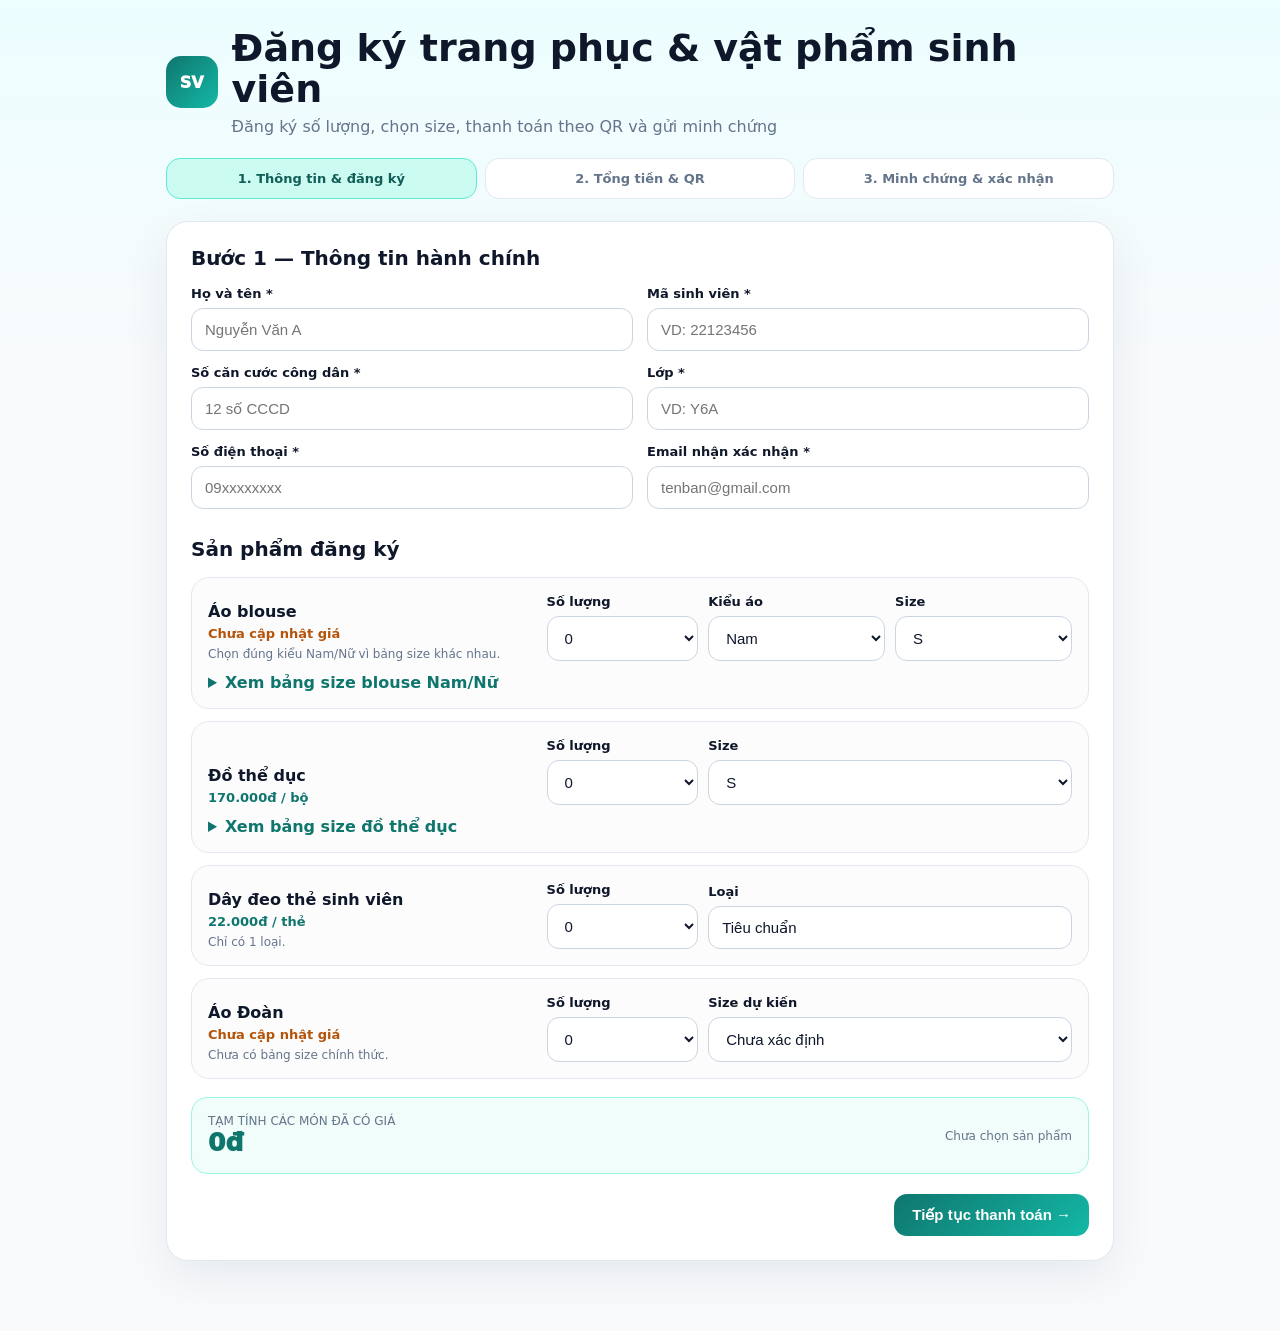
==== commit b8391f37: "Add CCCD and class to administrative information" ====
--- a/index.html
+++ b/index.html
@@ -24,13 +24,14 @@
   <div class="steps"><div class="step active" id="s1">1. Thông tin & đăng ký</div><div class="step" id="s2">2. Tổng tiền & QR</div><div class="step" id="s3">3. Minh chứng & xác nhận</div></div>
 
   <section class="card" id="step1">
-    <h2 class="section-title">Bước 1 — Thông tin cá nhân</h2>
+    <h2 class="section-title">Bước 1 — Thông tin hành chính</h2>
     <div class="grid">
       <div><label>Họ và tên *</label><input id="name" placeholder="Nguyễn Văn A"></div>
       <div><label>Mã sinh viên *</label><input id="studentId" placeholder="VD: 22123456"></div>
+      <div><label>Số căn cước công dân *</label><input id="cccd" inputmode="numeric" maxlength="12" placeholder="12 số CCCD"></div>
       <div><label>Lớp *</label><input id="className" placeholder="VD: Y6A"></div>
       <div><label>Số điện thoại *</label><input id="phone" placeholder="09xxxxxxxx"></div>
-      <div class="full"><label>Email nhận xác nhận *</label><input id="email" type="email" placeholder="tenban@gmail.com"></div>
+      <div><label>Email nhận xác nhận *</label><input id="email" type="email" placeholder="tenban@gmail.com"></div>
     </div>
 
     <h2 class="section-title" style="margin-top:28px">Sản phẩm đăng ký</h2>
@@ -81,7 +82,7 @@
 const bank={bin:'970423',account:'10001778727',name:'HOANG LE PHI BACH'};
 let state={total:0,code:'',lines:[],hasMissing:false};
 const money=n=>new Intl.NumberFormat('vi-VN').format(n)+'đ';
-function validatePerson(){for(const id of ['name','studentId','className','phone','email']){const e=document.getElementById(id);if(!e.value.trim()){alert('Vui lòng nhập đầy đủ thông tin bắt buộc.');e.focus();return false}}if(!document.getElementById('email').value.includes('@')){alert('Email chưa đúng định dạng.');return false}return true}
+function validatePerson(){for(const id of ['name','studentId','cccd','className','phone','email']){const e=document.getElementById(id);if(!e.value.trim()){alert('Vui lòng nhập đầy đủ thông tin bắt buộc.');e.focus();return false}}const cccdVal=document.getElementById('cccd').value.replace(/\s/g,'');if(!/^\d{12}$/.test(cccdVal)){alert('Số căn cước công dân cần đủ 12 chữ số.');document.getElementById('cccd').focus();return false}if(!document.getElementById('email').value.includes('@')){alert('Email chưa đúng định dạng.');return false}return true}
 function collect(){state.total=0;state.lines=[];state.hasMissing=false;
   const add=(id,name,size,type)=>{const el=document.getElementById(id),qty=+el.value,raw=el.dataset.price;if(qty<=0)return;const price=raw?+raw:null;if(price===null)state.hasMissing=true;else state.total+=qty*price;state.lines.push({name,qty,price,size:size||'',type:type||''})};
   add('q_blouse','Áo blouse',document.getElementById('sz_blouse').value,document.getElementById('type_blouse').value);
@@ -93,12 +94,12 @@
 document.querySelectorAll('.qty').forEach(x=>x.addEventListener('change',refresh));
 function setStep(n){['step1','step2','step3','done'].forEach(id=>document.getElementById(id).classList.add('hidden'));if(n===1)step1.classList.remove('hidden');if(n===2)step2.classList.remove('hidden');if(n===3)step3.classList.remove('hidden');if(n===4)done.classList.remove('hidden');['s1','s2','s3'].forEach((id,i)=>{const e=document.getElementById(id);e.classList.remove('active','done');if(i+1===n)e.classList.add('active');if(i+1<n||n===4)e.classList.add('done')});scrollTo({top:0,behavior:'smooth'})}
 function go2(){if(!validatePerson())return;collect();if(!state.lines.length){alert('Vui lòng chọn ít nhất 1 sản phẩm.');return}if(state.hasMissing){const missing=state.lines.filter(x=>x.price===null).map(x=>x.name).join(', ');alert(`Chưa thể tạo QR chính xác vì chưa có giá: ${missing}.`);return}if(!state.code){const ms=document.getElementById('studentId').value.replace(/[^a-zA-Z0-9]/g,'').toUpperCase().slice(-10);state.code=`DUMTP${ms}${Math.floor(100+Math.random()*900)}`.slice(0,25)}
-  personReview.innerHTML=`<div class="line"><span>Họ tên</span><strong>${name.value}</strong></div><div class="line"><span>MSSV</span><strong>${studentId.value}</strong></div><div class="line"><span>Lớp</span><strong>${className.value}</strong></div><div class="line"><span>Email</span><strong>${email.value}</strong></div>`;
+  personReview.innerHTML=`<div class="line"><span>Họ tên</span><strong>${name.value}</strong></div><div class="line"><span>MSSV</span><strong>${studentId.value}</strong></div><div class="line"><span>CCCD</span><strong>${cccd.value}</strong></div><div class="line"><span>Lớp</span><strong>${className.value}</strong></div><div class="line"><span>Số điện thoại</span><strong>${phone.value}</strong></div><div class="line"><span>Email</span><strong>${email.value}</strong></div>`;
   orderLines.innerHTML=state.lines.map(x=>`<div class="line"><span><strong>${x.name}</strong><br><span class="mini">${x.qty} × ${money(x.price)}${x.type?' • '+x.type:''}${x.size?' • '+x.size:''}</span></span><strong>${money(x.qty*x.price)}</strong></div>`).join('');
   totalText.textContent=money(state.total);orderCode.textContent=state.code;transferContent.textContent=state.code;
   qr.src=`https://img.vietqr.io/image/${bank.bin}-${bank.account}-compact2.png?amount=${state.total}&addInfo=${encodeURIComponent(state.code)}&accountName=${encodeURIComponent(bank.name)}`;setStep(2)}
 function previewFile(){const f=proof.files[0];if(!f)return;const r=new FileReader();r.onload=e=>{preview.src=e.target.result;preview.style.display='inline-block'};r.readAsDataURL(f)}
-function finish(){if(!proof.files[0]){alert('Vui lòng tải ảnh minh chứng chuyển khoản.');return}if(!confirm.checked){alert('Vui lòng tick xác nhận trước khi hoàn tất.');return}const list=state.lines.map(x=>`<li>${x.name}: <strong>${x.qty}</strong>${x.type?' — '+x.type:''}${x.size?' — '+x.size:''}</li>`).join('');emailBody.innerHTML=`<p>Chào <strong>${name.value}</strong>,</p><p>Hệ thống đã ghi nhận đăng ký của bạn.</p><p><strong>Mã đăng ký:</strong> ${state.code}</p><ul>${list}</ul><p><strong>Tổng thanh toán: ${money(state.total)}</strong></p><p>Ngân hàng nhận: TPBank — 10001778727 — HOANG LE PHI BACH.</p><p>Email xác nhận sẽ gửi tới: ${email.value}</p>`;setStep(4)}
+function finish(){if(!proof.files[0]){alert('Vui lòng tải ảnh minh chứng chuyển khoản.');return}if(!confirm.checked){alert('Vui lòng tick xác nhận trước khi hoàn tất.');return}const list=state.lines.map(x=>`<li>${x.name}: <strong>${x.qty}</strong>${x.type?' — '+x.type:''}${x.size?' — '+x.size:''}</li>`).join('');emailBody.innerHTML=`<p>Chào <strong>${name.value}</strong>,</p><p>Hệ thống đã ghi nhận đăng ký của bạn.</p><p><strong>Mã đăng ký:</strong> ${state.code}</p><p><strong>MSSV:</strong> ${studentId.value}<br><strong>CCCD:</strong> ${cccd.value}<br><strong>Lớp:</strong> ${className.value}</p><ul>${list}</ul><p><strong>Tổng thanh toán: ${money(state.total)}</strong></p><p>Ngân hàng nhận: TPBank — 10001778727 — HOANG LE PHI BACH.</p><p>Email xác nhận sẽ gửi tới: ${email.value}</p>`;setStep(4)}
 refresh();
 </script>
 </body>
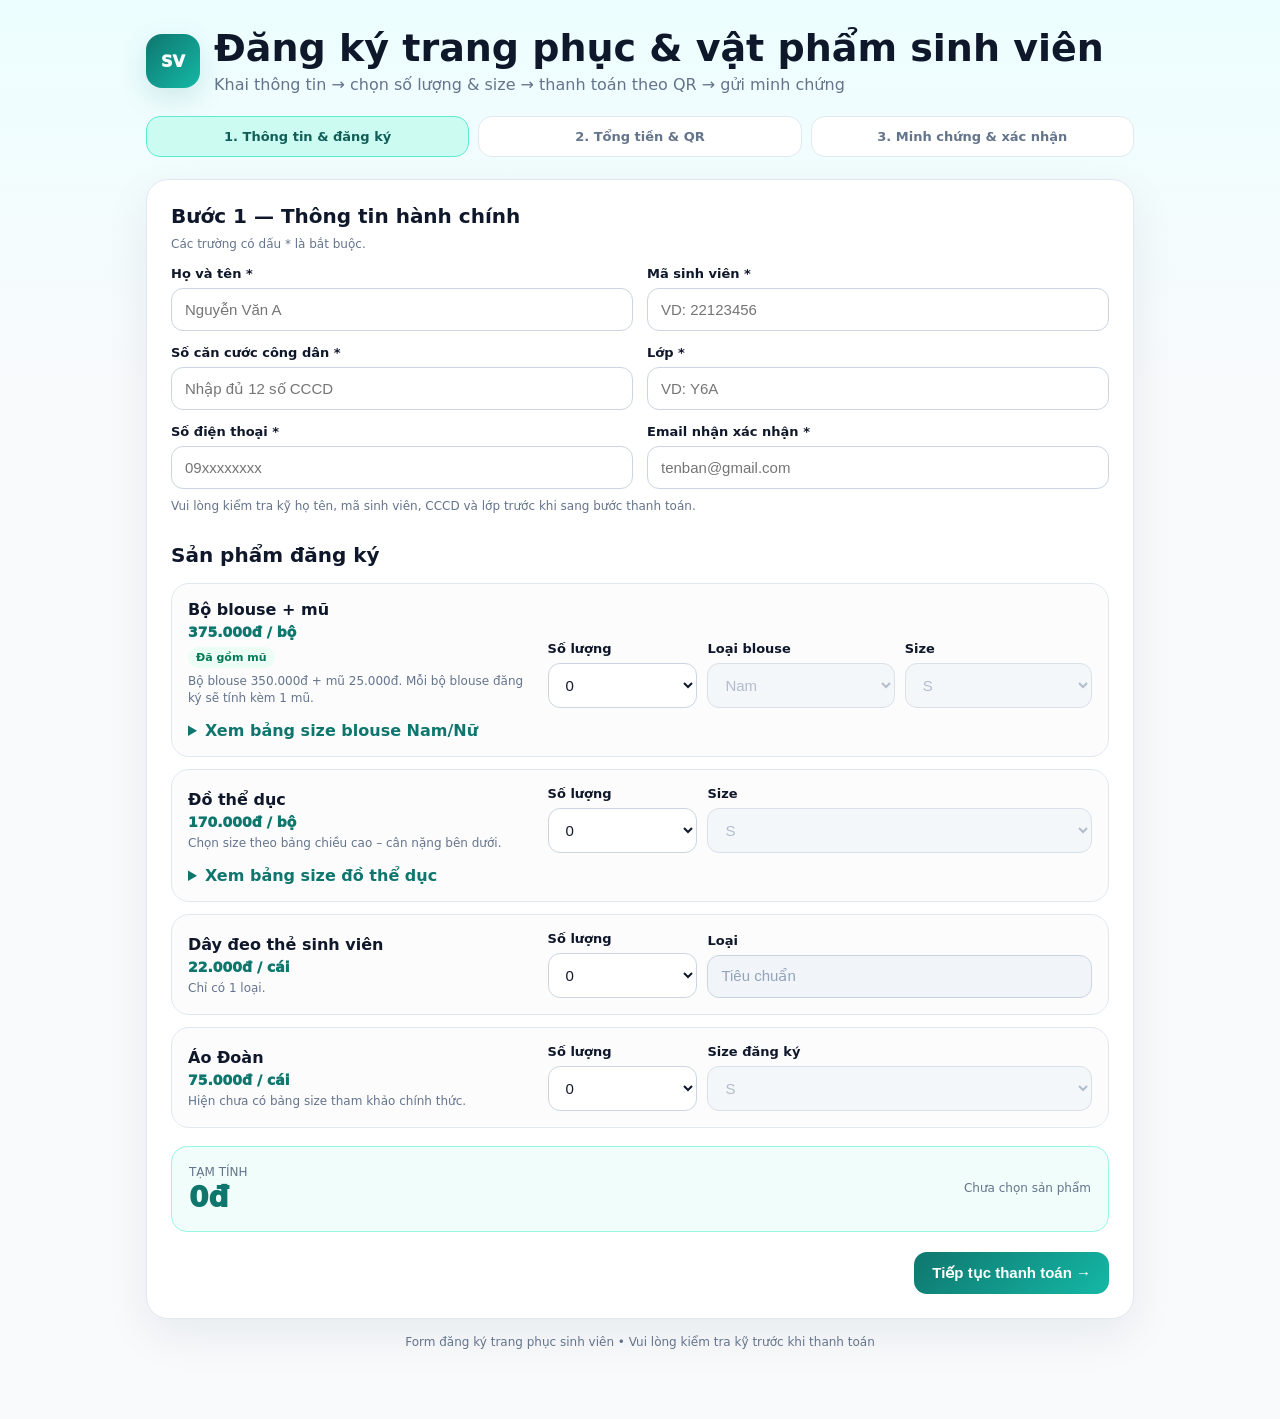
==== commit 515b0357: "Update prices, blouse plus hat bundle, size charts and payment flow" ====
--- a/index.html
+++ b/index.html
@@ -1,106 +1,215 @@
 <!DOCTYPE html>
 <html lang="vi">
 <head>
-<meta charset="utf-8" />
-<meta name="viewport" content="width=device-width, initial-scale=1" />
+<meta charset="utf-8">
+<meta name="viewport" content="width=device-width, initial-scale=1">
 <title>Đăng ký trang phục & vật phẩm sinh viên</title>
-<style>
-:root{--p:#0f766e;--p2:#14b8a6;--ink:#0f172a;--muted:#64748b;--line:#e2e8f0;--bg:#f8fafc;--warn:#fff7ed;--warnink:#9a3412;--blue:#eff6ff;--blueink:#1d4ed8}
-*{box-sizing:border-box}body{margin:0;background:linear-gradient(180deg,#ecfeff 0,#f8fafc 360px);font-family:Inter,system-ui,-apple-system,Segoe UI,Roboto,Arial;color:var(--ink)}
-.wrap{max-width:980px;margin:28px auto 70px;padding:0 16px}.top{display:flex;gap:14px;align-items:center}.logo{width:52px;height:52px;border-radius:15px;background:linear-gradient(135deg,var(--p),var(--p2));color:#fff;display:grid;place-items:center;font-weight:950}.top h1{font-size:clamp(24px,4vw,38px);margin:0;line-height:1.08}.sub{color:var(--muted);margin-top:7px}
-.steps{display:grid;grid-template-columns:repeat(3,1fr);gap:8px;margin:22px 0}.step{padding:12px;border:1px solid var(--line);border-radius:14px;background:#fff;text-align:center;font-size:13px;font-weight:800;color:var(--muted)}.step.active{background:#ccfbf1;color:#115e59;border-color:#5eead4}.step.done{background:#f0fdfa;color:#0f766e}
-.card{background:#fff;border:1px solid var(--line);border-radius:22px;padding:24px;box-shadow:0 16px 46px rgba(15,23,42,.07)}.section-title{font-size:20px;margin:0 0 16px}.grid{display:grid;grid-template-columns:1fr 1fr;gap:14px}.full{grid-column:1/-1}label{display:block;font-size:13px;font-weight:800;margin-bottom:7px}input,select{width:100%;padding:12px 13px;border:1px solid #cbd5e1;border-radius:12px;font-size:15px;background:#fff;color:#0f172a}input:focus,select:focus{outline:none;border-color:#2dd4bf;box-shadow:0 0 0 3px #99f6e433}
-.product{border:1px solid var(--line);border-radius:18px;padding:16px;margin-top:12px;background:#fcfcfd}.prow{display:grid;grid-template-columns:1.3fr .6fr .7fr .7fr;gap:10px;align-items:end}.pname strong{font-size:16px}.price{font-size:13px;color:var(--p);font-weight:900;margin-top:5px}.pending{color:#b45309}.hint{font-size:12px;color:var(--muted);margin-top:6px}.mini{font-size:12px;color:var(--muted)}
-.guide{margin-top:12px}.guide summary{cursor:pointer;font-weight:850;color:#0f766e}.guidebox{margin-top:10px;border:1px solid var(--line);border-radius:14px;overflow:hidden}.guidebox table{width:100%;border-collapse:collapse;font-size:13px}.guidebox th,.guidebox td{padding:9px 10px;border-bottom:1px solid var(--line);text-align:left}.guidebox th{background:#f1f5f9}.guidebox tr:last-child td{border-bottom:0}.split{display:grid;grid-template-columns:1fr 1fr;gap:12px;margin-top:10px}.gtitle{font-weight:900;margin:0 0 7px}
-.totalbar{margin-top:18px;padding:16px;border-radius:16px;background:#f0fdfa;border:1px solid #99f6e4;display:flex;align-items:center;justify-content:space-between;gap:12px}.totalbar .num{font-size:25px;font-weight:950;color:#0f766e}.warning{margin-top:12px;background:var(--warn);color:var(--warnink);padding:12px 14px;border-radius:12px;font-size:13px}.info{margin-top:12px;background:var(--blue);color:var(--blueink);padding:12px 14px;border-radius:12px;font-size:13px}.actions{display:flex;gap:10px;justify-content:flex-end;margin-top:20px}button{border:0;border-radius:13px;padding:12px 18px;font-weight:850;font-size:15px;cursor:pointer}.primary{background:linear-gradient(135deg,var(--p),var(--p2));color:#fff}.secondary{background:#f1f5f9;color:#334155}
-.summary{display:grid;grid-template-columns:1fr 360px;gap:22px;align-items:start}.line{display:flex;justify-content:space-between;gap:12px;padding:10px 0;border-bottom:1px dashed var(--line)}.line:last-child{border-bottom:0}.totalbox{background:#f0fdfa;border:1px solid #99f6e4;border-radius:16px;padding:16px;margin-top:12px}.big{font-size:34px;font-weight:950;color:#0f766e}.qrbox{border:1px solid var(--line);border-radius:18px;padding:18px;text-align:center}.qrbox img{width:100%;max-width:320px;border-radius:12px}.bank{margin-top:12px;text-align:left;background:#f8fafc;border-radius:12px;padding:12px}.bankrow{display:flex;justify-content:space-between;gap:10px;padding:5px 0}.copy{padding:6px 9px;border-radius:9px;font-size:12px;background:#e2e8f0;color:#0f172a}
-.upload{border:2px dashed #94a3b8;border-radius:18px;padding:24px;text-align:center;background:#f8fafc}.preview{display:none;max-width:320px;max-height:360px;border-radius:14px;margin-top:14px}.check{width:72px;height:72px;border-radius:50%;margin:0 auto 15px;background:#dcfce7;color:#15803d;display:grid;place-items:center;font-size:38px;font-weight:950}.emailmock{margin:18px auto 0;max-width:680px;text-align:left;border:1px solid var(--line);border-radius:16px;padding:18px}.hidden{display:none!important}
-@media(max-width:800px){.grid,.summary,.split{grid-template-columns:1fr}.prow{grid-template-columns:1fr 1fr}.pname{grid-column:1/-1}.steps{grid-template-columns:1fr}.totalbar{align-items:flex-start;flex-direction:column}}
-</style>
+<link rel="stylesheet" href="styles.css">
 </head>
 <body>
 <div class="wrap">
-  <div class="top"><div class="logo">SV</div><div><h1>Đăng ký trang phục & vật phẩm sinh viên</h1><div class="sub">Đăng ký số lượng, chọn size, thanh toán theo QR và gửi minh chứng</div></div></div>
-  <div class="steps"><div class="step active" id="s1">1. Thông tin & đăng ký</div><div class="step" id="s2">2. Tổng tiền & QR</div><div class="step" id="s3">3. Minh chứng & xác nhận</div></div>
+  <div class="top">
+    <div class="logo">SV</div>
+    <div>
+      <h1>Đăng ký trang phục & vật phẩm sinh viên</h1>
+      <div class="sub">Khai thông tin → chọn số lượng & size → thanh toán theo QR → gửi minh chứng</div>
+    </div>
+  </div>
+
+  <div class="steps">
+    <div class="step active" id="s1">1. Thông tin & đăng ký</div>
+    <div class="step" id="s2">2. Tổng tiền & QR</div>
+    <div class="step" id="s3">3. Minh chứng & xác nhận</div>
+  </div>
 
   <section class="card" id="step1">
     <h2 class="section-title">Bước 1 — Thông tin hành chính</h2>
+    <div class="required-note">Các trường có dấu * là bắt buộc.</div>
     <div class="grid">
-      <div><label>Họ và tên *</label><input id="name" placeholder="Nguyễn Văn A"></div>
+      <div><label>Họ và tên *</label><input id="name" autocomplete="name" placeholder="Nguyễn Văn A"></div>
       <div><label>Mã sinh viên *</label><input id="studentId" placeholder="VD: 22123456"></div>
-      <div><label>Số căn cước công dân *</label><input id="cccd" inputmode="numeric" maxlength="12" placeholder="12 số CCCD"></div>
+      <div><label>Số căn cước công dân *</label><input id="cccd" inputmode="numeric" maxlength="12" placeholder="Nhập đủ 12 số CCCD"></div>
       <div><label>Lớp *</label><input id="className" placeholder="VD: Y6A"></div>
-      <div><label>Số điện thoại *</label><input id="phone" placeholder="09xxxxxxxx"></div>
-      <div><label>Email nhận xác nhận *</label><input id="email" type="email" placeholder="tenban@gmail.com"></div>
-    </div>
-
-    <h2 class="section-title" style="margin-top:28px">Sản phẩm đăng ký</h2>
-
-    <div class="product">
-      <div class="prow">
-        <div class="pname"><strong>Áo blouse</strong><div class="price pending">Chưa cập nhật giá</div><div class="hint">Chọn đúng kiểu Nam/Nữ vì bảng size khác nhau.</div></div>
-        <div><label>Số lượng</label><select id="q_blouse" class="qty" data-name="Áo blouse" data-price=""><option>0</option><option>1</option><option>2</option><option>3</option><option>4</option><option>5</option></select></div>
-        <div><label>Kiểu áo</label><select id="type_blouse"><option value="Nam">Nam</option><option value="Nữ">Nữ</option></select></div>
+      <div><label>Số điện thoại *</label><input id="phone" inputmode="tel" autocomplete="tel" placeholder="09xxxxxxxx"></div>
+      <div><label>Email nhận xác nhận *</label><input id="email" type="email" autocomplete="email" placeholder="tenban@gmail.com"></div>
+    </div>
+    <div class="privacy">Vui lòng kiểm tra kỹ họ tên, mã sinh viên, CCCD và lớp trước khi sang bước thanh toán.</div>
+
+    <h2 class="section-title products-title">Sản phẩm đăng ký</h2>
+
+    <div class="product">
+      <div class="prow">
+        <div class="pname">
+          <strong>Bộ blouse + mũ</strong>
+          <div class="price">375.000đ / bộ</div>
+          <span class="tag">Đã gồm mũ</span>
+          <div class="hint">Bộ blouse 350.000đ + mũ 25.000đ. Mỗi bộ blouse đăng ký sẽ tính kèm 1 mũ.</div>
+        </div>
+        <div><label>Số lượng</label><select id="q_blouse" class="qty"><option>0</option><option>1</option><option>2</option><option>3</option><option>4</option><option>5</option></select></div>
+        <div><label>Loại blouse</label><select id="type_blouse"><option>Nam</option><option>Nữ</option></select></div>
         <div><label>Size</label><select id="sz_blouse"><option>S</option><option>M</option><option>L</option><option>XL</option><option>XXL</option></select></div>
       </div>
-      <details class="guide"><summary>Xem bảng size blouse Nam/Nữ</summary><div class="split">
-        <div><div class="gtitle">Blouse Nam</div><div class="guidebox"><table><tr><th>Size</th><th>Chiều cao</th><th>Cân nặng</th></tr><tr><td>S</td><td>158–164 cm</td><td>50–55 kg</td></tr><tr><td>M</td><td>160–168 cm</td><td>55–62 kg</td></tr><tr><td>L</td><td>164–172 cm</td><td>62–68 kg</td></tr><tr><td>XL</td><td>166–176 cm</td><td>68–75 kg</td></tr><tr><td>XXL</td><td>170–180 cm</td><td>75–82 kg</td></tr></table></div></div>
-        <div><div class="gtitle">Blouse Nữ</div><div class="guidebox"><table><tr><th>Size</th><th>Chiều cao</th><th>Cân nặng</th></tr><tr><td>S</td><td>152–158 cm</td><td>42–46 kg</td></tr><tr><td>M</td><td>154–160 cm</td><td>46–53 kg</td></tr><tr><td>L</td><td>156–162 cm</td><td>53–57 kg</td></tr><tr><td>XL</td><td>160–166 cm</td><td>57–62 kg</td></tr><tr><td>XXL</td><td>162–168 cm</td><td>62–70 kg</td></tr></table></div></div>
-      </div><div class="mini" style="margin-top:8px">Bảng size chỉ mang tính chất tham khảo theo thông tin anh cung cấp.</div></details>
-    </div>
-
-    <div class="product">
-      <div class="prow">
-        <div class="pname"><strong>Đồ thể dục</strong><div class="price">170.000đ / bộ</div></div>
-        <div><label>Số lượng</label><select id="q_sport" class="qty" data-name="Đồ thể dục" data-price="170000"><option>0</option><option>1</option><option>2</option><option>3</option><option>4</option><option>5</option></select></div>
+
+      <details class="guide">
+        <summary>Xem bảng size blouse Nam/Nữ</summary>
+        <div class="split">
+          <div>
+            <div class="gtitle">Blouse Nam — đề xuất chọn size</div>
+            <div class="guidebox"><table>
+              <tr><th>Size</th><th>Chiều cao</th><th>Cân nặng</th></tr>
+              <tr><td>S</td><td>158–164 cm</td><td>50–55 kg</td></tr>
+              <tr><td>M</td><td>160–168 cm</td><td>55–62 kg</td></tr>
+              <tr><td>L</td><td>164–172 cm</td><td>62–68 kg</td></tr>
+              <tr><td>XL</td><td>166–176 cm</td><td>68–75 kg</td></tr>
+              <tr><td>XXL</td><td>170–180 cm</td><td>75–82 kg</td></tr>
+            </table></div>
+          </div>
+          <div>
+            <div class="gtitle">Blouse Nữ — đề xuất chọn size</div>
+            <div class="guidebox"><table>
+              <tr><th>Size</th><th>Chiều cao</th><th>Cân nặng</th></tr>
+              <tr><td>S</td><td>152–158 cm</td><td>42–46 kg</td></tr>
+              <tr><td>M</td><td>154–160 cm</td><td>46–53 kg</td></tr>
+              <tr><td>L</td><td>156–162 cm</td><td>53–57 kg</td></tr>
+              <tr><td>XL</td><td>160–166 cm</td><td>57–62 kg</td></tr>
+              <tr><td>XXL</td><td>162–168 cm</td><td>62–70 kg</td></tr>
+            </table></div>
+          </div>
+        </div>
+
+        <div class="split" style="margin-top:14px">
+          <div>
+            <div class="gtitle">Blouse Nam — thông số chi tiết (cm)</div>
+            <div class="guidebox"><table>
+              <tr><th>Thông số</th><th>S</th><th>M</th><th>L</th><th>XL</th><th>XXL</th></tr>
+              <tr><td>Ngực</td><td>86</td><td>90</td><td>92</td><td>94</td><td>96</td></tr>
+              <tr><td>Vai</td><td>42</td><td>44</td><td>44</td><td>46</td><td>48</td></tr>
+              <tr><td>Dài áo</td><td>92</td><td>95</td><td>98</td><td>100</td><td>105</td></tr>
+              <tr><td>Tay</td><td>24/55</td><td>24/56</td><td>25/58</td><td>25/60</td><td>25/60</td></tr>
+              <tr><td>Cửa tay</td><td>18</td><td>18</td><td>19</td><td>19</td><td>20</td></tr>
+            </table></div>
+          </div>
+          <div>
+            <div class="gtitle">Blouse Nữ — thông số chi tiết (cm)</div>
+            <div class="guidebox"><table>
+              <tr><th>Thông số</th><th>S</th><th>M</th><th>L</th><th>XL</th><th>XXL</th></tr>
+              <tr><td>Ngực</td><td>86</td><td>90</td><td>92</td><td>94</td><td>96</td></tr>
+              <tr><td>Eo</td><td>68</td><td>70</td><td>72</td><td>74</td><td>80</td></tr>
+              <tr><td>Mông</td><td>90</td><td>92</td><td>94</td><td>96</td><td>100</td></tr>
+              <tr><td>Vai</td><td>36</td><td>37</td><td>38</td><td>38</td><td>40</td></tr>
+              <tr><td>Dài áo</td><td>90</td><td>92</td><td>95</td><td>97</td><td>100</td></tr>
+              <tr><td>Tay</td><td>20/52</td><td>20/54</td><td>20/55</td><td>20/57</td><td>20/58</td></tr>
+              <tr><td>Cửa tay</td><td>16</td><td>16</td><td>16</td><td>17</td><td>17</td></tr>
+            </table></div>
+          </div>
+        </div>
+        <div class="mini" style="margin-top:8px">Bảng size mang tính chất tham khảo. Sinh viên tự đối chiếu số đo và lựa chọn size phù hợp.</div>
+      </details>
+    </div>
+
+    <div class="product">
+      <div class="prow">
+        <div class="pname"><strong>Đồ thể dục</strong><div class="price">170.000đ / bộ</div><div class="hint">Chọn size theo bảng chiều cao – cân nặng bên dưới.</div></div>
+        <div><label>Số lượng</label><select id="q_sport" class="qty"><option>0</option><option>1</option><option>2</option><option>3</option><option>4</option><option>5</option></select></div>
         <div style="grid-column:span 2"><label>Size</label><select id="sz_sport"><option>S</option><option>M</option><option>L</option><option>XL</option><option>XXL</option></select></div>
       </div>
-      <details class="guide"><summary>Xem bảng size đồ thể dục</summary><div class="guidebox"><table><tr><th>Size</th><th>Chiều cao</th><th>Cân nặng</th></tr><tr><td>S</td><td>1m40–1m49</td><td>35–44 kg</td></tr><tr><td>M</td><td>1m50–1m58</td><td>45–55 kg</td></tr><tr><td>L</td><td>1m59–1m69</td><td>56–66 kg</td></tr><tr><td>XL</td><td>1m70–1m80</td><td>67–77 kg</td></tr><tr><td>XXL</td><td>1m81–1m90</td><td>78–95 kg</td></tr></table></div></details>
-    </div>
-
-    <div class="product"><div class="prow"><div class="pname"><strong>Dây đeo thẻ sinh viên</strong><div class="price">22.000đ / thẻ</div><div class="hint">Chỉ có 1 loại.</div></div><div><label>Số lượng</label><select id="q_lanyard" class="qty" data-name="Dây đeo thẻ" data-price="22000"><option>0</option><option>1</option><option>2</option><option>3</option><option>4</option><option>5</option></select></div><div style="grid-column:span 2"><label>Loại</label><input value="Tiêu chuẩn" disabled></div></div></div>
-
-    <div class="product"><div class="prow"><div class="pname"><strong>Áo Đoàn</strong><div class="price pending">Chưa cập nhật giá</div><div class="hint">Chưa có bảng size chính thức.</div></div><div><label>Số lượng</label><select id="q_union" class="qty" data-name="Áo Đoàn" data-price=""><option>0</option><option>1</option><option>2</option><option>3</option><option>4</option><option>5</option></select></div><div style="grid-column:span 2"><label>Size dự kiến</label><select id="sz_union"><option>Chưa xác định</option><option>S</option><option>M</option><option>L</option><option>XL</option><option>XXL</option></select></div></div></div>
-
-    <div class="totalbar"><div><div class="mini">TẠM TÍNH CÁC MÓN ĐÃ CÓ GIÁ</div><div class="num" id="liveTotal">0đ</div></div><div class="mini" id="liveNote">Chưa chọn sản phẩm</div></div>
-    <div class="warning hidden" id="missingPrice">Bạn đang chọn sản phẩm chưa có giá. Hệ thống sẽ chưa tạo QR cho đến khi giá được cập nhật.</div>
+      <details class="guide">
+        <summary>Xem bảng size đồ thể dục</summary>
+        <div class="guidebox"><table>
+          <tr><th>Size</th><th>Chiều cao</th><th>Cân nặng</th></tr>
+          <tr><td>S</td><td>1m40–1m49</td><td>35–44 kg</td></tr>
+          <tr><td>M</td><td>1m50–1m58</td><td>45–55 kg</td></tr>
+          <tr><td>L</td><td>1m59–1m69</td><td>56–66 kg</td></tr>
+          <tr><td>XL</td><td>1m70–1m80</td><td>67–77 kg</td></tr>
+          <tr><td>XXL</td><td>1m81–1m90</td><td>78–95 kg</td></tr>
+        </table></div>
+      </details>
+    </div>
+
+    <div class="product">
+      <div class="prow">
+        <div class="pname"><strong>Dây đeo thẻ sinh viên</strong><div class="price">22.000đ / cái</div><div class="hint">Chỉ có 1 loại.</div></div>
+        <div><label>Số lượng</label><select id="q_lanyard" class="qty"><option>0</option><option>1</option><option>2</option><option>3</option><option>4</option><option>5</option></select></div>
+        <div style="grid-column:span 2"><label>Loại</label><input value="Tiêu chuẩn" disabled></div>
+      </div>
+    </div>
+
+    <div class="product">
+      <div class="prow">
+        <div class="pname"><strong>Áo Đoàn</strong><div class="price">75.000đ / cái</div><div class="hint">Hiện chưa có bảng size tham khảo chính thức.</div></div>
+        <div><label>Số lượng</label><select id="q_union" class="qty"><option>0</option><option>1</option><option>2</option><option>3</option><option>4</option><option>5</option></select></div>
+        <div style="grid-column:span 2"><label>Size đăng ký</label><select id="sz_union"><option>S</option><option>M</option><option>L</option><option>XL</option><option>XXL</option></select></div>
+      </div>
+    </div>
+
+    <div class="totalbar">
+      <div><div class="mini">TẠM TÍNH</div><div class="num" id="liveTotal">0đ</div></div>
+      <div class="mini" id="liveNote">Chưa chọn sản phẩm</div>
+    </div>
     <div class="actions"><button class="primary" onclick="go2()">Tiếp tục thanh toán →</button></div>
   </section>
 
   <section class="card hidden" id="step2">
-    <div class="summary"><div><h2 class="section-title">Bước 2 — Kiểm tra đơn đăng ký</h2><div id="personReview"></div><div id="orderLines" style="margin-top:12px"></div><div class="totalbox"><div class="mini">TỔNG THANH TOÁN</div><div class="big" id="totalText">0đ</div><div class="mini">Mã đăng ký: <strong id="orderCode"></strong></div></div><div class="info">QR bên phải là VietQR thật, đã gắn đúng tài khoản TPBank, số tiền và nội dung chuyển khoản của đơn.</div></div>
-      <div class="qrbox"><div style="font-weight:950;margin-bottom:10px">QUÉT QR THANH TOÁN</div><img id="qr" alt="VietQR"><div class="bank"><div class="bankrow"><span>Ngân hàng</span><strong>TPBank</strong></div><div class="bankrow"><span>Số tài khoản</span><strong>10001778727</strong></div><div class="bankrow"><span>Chủ tài khoản</span><strong>HOANG LE PHI BACH</strong></div><div class="bankrow"><span>Nội dung</span><strong id="transferContent"></strong></div></div></div>
-    </div>
-    <div class="actions"><button class="secondary" onclick="setStep(1)">← Sửa đăng ký</button><button class="primary" onclick="setStep(3)">Tôi đã thanh toán →</button></div>
-  </section>
-
-  <section class="card hidden" id="step3"><h2 class="section-title">Bước 3 — Tải minh chứng chuyển khoản</h2><div class="upload"><div style="font-size:34px">📎</div><div style="font-weight:900;margin:7px 0">Chọn ảnh chụp màn hình chuyển khoản</div><input id="proof" type="file" accept="image/*" onchange="previewFile()" style="max-width:430px"><div><img id="preview" class="preview" alt="Minh chứng"></div></div><div class="warning">Hiện website đã tạo QR thanh toán thật. Phần lưu ảnh vào Google Drive/Sheets và gửi email thật cần kết nối backend Google Apps Script; bản này mới kiểm tra ảnh trên trình duyệt.</div><div style="margin-top:16px"><label><input id="confirm" type="checkbox" style="width:auto;margin-right:8px"> Tôi xác nhận đã chuyển đúng số tiền, đúng nội dung và thông tin đăng ký.</label></div><div class="actions"><button class="secondary" onclick="setStep(2)">← Quay lại</button><button class="primary" onclick="finish()">Hoàn tất đăng ký</button></div></section>
-
-  <section class="card hidden" id="done"><div style="text-align:center"><div class="check">✓</div><h2>Đã hoàn tất bước kiểm tra!</h2><div class="sub">Thông tin xác nhận mô phỏng bên dưới sẽ là nội dung email gửi cho sinh viên khi nối backend.</div><div class="emailmock"><div class="mini">EMAIL XÁC NHẬN</div><h3>Xác nhận đăng ký trang phục & vật phẩm</h3><div id="emailBody"></div></div><div class="actions" style="justify-content:center"><button class="secondary" onclick="location.reload()">Tạo đăng ký mới</button></div></div></section>
+    <div class="summary">
+      <div>
+        <h2 class="section-title">Bước 2 — Kiểm tra đơn đăng ký</h2>
+        <div id="personReview"></div>
+        <div id="orderLines" style="margin-top:12px"></div>
+        <div class="totalbox">
+          <div class="mini">TỔNG THANH TOÁN</div>
+          <div class="big" id="totalText">0đ</div>
+          <div class="mini">Mã đăng ký: <strong class="order-code" id="orderCode"></strong></div>
+        </div>
+        <div class="warning"><strong>Lưu ý:</strong> QR sử dụng tài khoản nhận tiền thật. Chỉ thực hiện chuyển khoản khi bạn chắc chắn các thông tin đăng ký, số lượng và size ở trên là chính xác.</div>
+      </div>
+
+      <div class="qrbox">
+        <div style="font-weight:950;margin-bottom:10px">QUÉT QR THANH TOÁN</div>
+        <img id="qr" alt="VietQR thanh toán">
+        <div class="bank">
+          <div class="bankrow"><span>Ngân hàng</span><strong>TPBank</strong></div>
+          <div class="bankrow"><span>Số tài khoản</span><span><strong>10001778727</strong> <button class="copy" onclick="copyText('10001778727',this)">Copy</button></span></div>
+          <div class="bankrow"><span>Chủ tài khoản</span><strong>HOANG LE PHI BACH</strong></div>
+          <div class="bankrow"><span>Số tiền</span><strong id="bankAmount">0đ</strong></div>
+          <div class="bankrow"><span>Nội dung CK</span><span><strong class="order-code" id="transferContent"></strong> <button class="copy" onclick="copyText(state.code,this)">Copy</button></span></div>
+        </div>
+        <div class="info">Vui lòng chuyển <strong>đúng số tiền</strong> và giữ nguyên <strong>nội dung chuyển khoản</strong> để thuận tiện đối soát.</div>
+      </div>
+    </div>
+    <div class="actions"><button class="secondary" onclick="back1()">← Quay lại chỉnh sửa</button><button class="primary" onclick="go3()">Tôi đã thanh toán →</button></div>
+  </section>
+
+  <section class="card hidden" id="step3">
+    <h2 class="section-title">Bước 3 — Tải minh chứng chuyển khoản</h2>
+    <div class="upload">
+      <div style="font-size:34px">📎</div>
+      <div style="font-weight:900;margin:8px 0">Chọn ảnh chụp màn hình giao dịch</div>
+      <input id="proof" type="file" accept="image/*" onchange="previewFile()" style="max-width:460px">
+      <div class="mini" style="margin-top:8px">Ảnh JPG/PNG, tối đa 8 MB.</div>
+      <div><img id="preview" class="preview" alt="Xem trước minh chứng"></div>
+    </div>
+
+    <div class="confirmline"><label><input type="checkbox" id="confirm"><span>Tôi xác nhận thông tin hành chính, sản phẩm, size, số lượng và số tiền chuyển khoản là chính xác.</span></label></div>
+    <div class="warning"><strong>Phiên bản hiện tại:</strong> phần tải minh chứng mới đang ở chế độ xem trước trên trình duyệt. Ảnh chưa được lưu vào Google Drive/Google Sheet và email chưa được gửi thật cho tới khi kết nối hệ thống Google ở bước triển khai cuối.</div>
+    <div class="actions"><button class="secondary" onclick="back2()">← Quay lại QR</button><button class="primary" onclick="finish()">Hoàn tất kiểm tra</button></div>
+  </section>
+
+  <section class="card hidden" id="done">
+    <div class="success">
+      <div class="check">✓</div>
+      <h2>Đã tổng hợp thông tin đăng ký</h2>
+      <div class="sub">Dưới đây là nội dung xác nhận dự kiến gửi đến email sinh viên khi hệ thống Google được kết nối.</div>
+      <div class="emailmock">
+        <div class="mini">NỘI DUNG EMAIL XÁC NHẬN DỰ KIẾN</div>
+        <h3 style="margin:6px 0 12px">Xác nhận đăng ký trang phục & vật phẩm sinh viên</h3>
+        <div id="emailBody"></div>
+      </div>
+      <div class="actions" style="justify-content:center"><button class="secondary" onclick="location.reload()">Tạo đăng ký mới</button></div>
+    </div>
+  </section>
+
+  <div class="footer-note">Form đăng ký trang phục sinh viên • Vui lòng kiểm tra kỹ trước khi thanh toán</div>
 </div>
-<script>
-const bank={bin:'970423',account:'10001778727',name:'HOANG LE PHI BACH'};
-let state={total:0,code:'',lines:[],hasMissing:false};
-const money=n=>new Intl.NumberFormat('vi-VN').format(n)+'đ';
-function validatePerson(){for(const id of ['name','studentId','cccd','className','phone','email']){const e=document.getElementById(id);if(!e.value.trim()){alert('Vui lòng nhập đầy đủ thông tin bắt buộc.');e.focus();return false}}const cccdVal=document.getElementById('cccd').value.replace(/\s/g,'');if(!/^\d{12}$/.test(cccdVal)){alert('Số căn cước công dân cần đủ 12 chữ số.');document.getElementById('cccd').focus();return false}if(!document.getElementById('email').value.includes('@')){alert('Email chưa đúng định dạng.');return false}return true}
-function collect(){state.total=0;state.lines=[];state.hasMissing=false;
-  const add=(id,name,size,type)=>{const el=document.getElementById(id),qty=+el.value,raw=el.dataset.price;if(qty<=0)return;const price=raw?+raw:null;if(price===null)state.hasMissing=true;else state.total+=qty*price;state.lines.push({name,qty,price,size:size||'',type:type||''})};
-  add('q_blouse','Áo blouse',document.getElementById('sz_blouse').value,document.getElementById('type_blouse').value);
-  add('q_sport','Đồ thể dục',document.getElementById('sz_sport').value,'');
-  add('q_lanyard','Dây đeo thẻ','Tiêu chuẩn','');
-  add('q_union','Áo Đoàn',document.getElementById('sz_union').value,'');
-}
-function refresh(){collect();document.getElementById('liveTotal').textContent=money(state.total);document.getElementById('liveNote').textContent=state.lines.length?`${state.lines.length} nhóm sản phẩm đã chọn`:'Chưa chọn sản phẩm';document.getElementById('missingPrice').classList.toggle('hidden',!state.hasMissing)}
-document.querySelectorAll('.qty').forEach(x=>x.addEventListener('change',refresh));
-function setStep(n){['step1','step2','step3','done'].forEach(id=>document.getElementById(id).classList.add('hidden'));if(n===1)step1.classList.remove('hidden');if(n===2)step2.classList.remove('hidden');if(n===3)step3.classList.remove('hidden');if(n===4)done.classList.remove('hidden');['s1','s2','s3'].forEach((id,i)=>{const e=document.getElementById(id);e.classList.remove('active','done');if(i+1===n)e.classList.add('active');if(i+1<n||n===4)e.classList.add('done')});scrollTo({top:0,behavior:'smooth'})}
-function go2(){if(!validatePerson())return;collect();if(!state.lines.length){alert('Vui lòng chọn ít nhất 1 sản phẩm.');return}if(state.hasMissing){const missing=state.lines.filter(x=>x.price===null).map(x=>x.name).join(', ');alert(`Chưa thể tạo QR chính xác vì chưa có giá: ${missing}.`);return}if(!state.code){const ms=document.getElementById('studentId').value.replace(/[^a-zA-Z0-9]/g,'').toUpperCase().slice(-10);state.code=`DUMTP${ms}${Math.floor(100+Math.random()*900)}`.slice(0,25)}
-  personReview.innerHTML=`<div class="line"><span>Họ tên</span><strong>${name.value}</strong></div><div class="line"><span>MSSV</span><strong>${studentId.value}</strong></div><div class="line"><span>CCCD</span><strong>${cccd.value}</strong></div><div class="line"><span>Lớp</span><strong>${className.value}</strong></div><div class="line"><span>Số điện thoại</span><strong>${phone.value}</strong></div><div class="line"><span>Email</span><strong>${email.value}</strong></div>`;
-  orderLines.innerHTML=state.lines.map(x=>`<div class="line"><span><strong>${x.name}</strong><br><span class="mini">${x.qty} × ${money(x.price)}${x.type?' • '+x.type:''}${x.size?' • '+x.size:''}</span></span><strong>${money(x.qty*x.price)}</strong></div>`).join('');
-  totalText.textContent=money(state.total);orderCode.textContent=state.code;transferContent.textContent=state.code;
-  qr.src=`https://img.vietqr.io/image/${bank.bin}-${bank.account}-compact2.png?amount=${state.total}&addInfo=${encodeURIComponent(state.code)}&accountName=${encodeURIComponent(bank.name)}`;setStep(2)}
-function previewFile(){const f=proof.files[0];if(!f)return;const r=new FileReader();r.onload=e=>{preview.src=e.target.result;preview.style.display='inline-block'};r.readAsDataURL(f)}
-function finish(){if(!proof.files[0]){alert('Vui lòng tải ảnh minh chứng chuyển khoản.');return}if(!confirm.checked){alert('Vui lòng tick xác nhận trước khi hoàn tất.');return}const list=state.lines.map(x=>`<li>${x.name}: <strong>${x.qty}</strong>${x.type?' — '+x.type:''}${x.size?' — '+x.size:''}</li>`).join('');emailBody.innerHTML=`<p>Chào <strong>${name.value}</strong>,</p><p>Hệ thống đã ghi nhận đăng ký của bạn.</p><p><strong>Mã đăng ký:</strong> ${state.code}</p><p><strong>MSSV:</strong> ${studentId.value}<br><strong>CCCD:</strong> ${cccd.value}<br><strong>Lớp:</strong> ${className.value}</p><ul>${list}</ul><p><strong>Tổng thanh toán: ${money(state.total)}</strong></p><p>Ngân hàng nhận: TPBank — 10001778727 — HOANG LE PHI BACH.</p><p>Email xác nhận sẽ gửi tới: ${email.value}</p>`;setStep(4)}
-refresh();
-</script>
+<script src="app.js"></script>
 </body>
 </html>
--- a/styles.css
+++ b/styles.css
@@ -0,0 +1 @@
+:root{--p:#0f766e;--p2:#14b8a6;--ink:#0f172a;--muted:#64748b;--line:#e2e8f0;--soft:#f8fafc;--ok:#f0fdfa;--okline:#99f6e4;--warn:#fff7ed;--warnink:#9a3412;--info:#eff6ff;--infoink:#1d4ed8}*{box-sizing:border-box}body{margin:0;background:linear-gradient(180deg,#ecfeff 0,#f8fafc 380px);font-family:Inter,system-ui,-apple-system,Segoe UI,Roboto,Arial,sans-serif;color:var(--ink)}.wrap{max-width:1020px;margin:28px auto 70px;padding:0 16px}.top{display:flex;gap:14px;align-items:center}.logo{width:54px;height:54px;border-radius:16px;background:linear-gradient(135deg,var(--p),var(--p2));color:white;display:grid;place-items:center;font-weight:950;box-shadow:0 10px 28px #0f766e26}.top h1{font-size:clamp(24px,4vw,38px);line-height:1.08;margin:0}.sub{color:var(--muted);margin-top:6px}.steps{display:grid;grid-template-columns:repeat(3,1fr);gap:9px;margin:22px 0}.step{padding:12px;border:1px solid var(--line);border-radius:14px;background:white;text-align:center;font-size:13px;font-weight:850;color:var(--muted)}.step.active{background:#ccfbf1;border-color:#5eead4;color:#115e59}.step.done{background:var(--ok);color:var(--p)}.card{background:white;border:1px solid var(--line);border-radius:22px;padding:24px;box-shadow:0 16px 46px rgba(15,23,42,.07)}.section-title{font-size:20px;margin:0 0 16px}.grid{display:grid;grid-template-columns:1fr 1fr;gap:14px}.full{grid-column:1/-1}label{display:block;font-size:13px;font-weight:800;margin-bottom:7px}input,select{width:100%;padding:12px 13px;border:1px solid #cbd5e1;border-radius:12px;background:white;color:var(--ink);font-size:15px}input:focus,select:focus{outline:none;border-color:#2dd4bf;box-shadow:0 0 0 3px #99f6e433}input:disabled,select:disabled{background:#f1f5f9;color:#94a3b8}.products-title{margin-top:30px}.product{border:1px solid var(--line);border-radius:18px;padding:16px;margin-top:12px;background:#fcfcfd}.prow{display:grid;grid-template-columns:1.4fr .6fr .75fr .75fr;gap:10px;align-items:end}.pname strong{display:block;font-size:16px}.price{font-size:14px;color:var(--p);font-weight:950;margin-top:5px}.hint{font-size:12px;color:var(--muted);margin-top:5px;line-height:1.45}.tag{display:inline-block;margin-top:7px;padding:4px 8px;border-radius:999px;background:#ecfdf5;color:#047857;font-size:11px;font-weight:850}.guide{margin-top:13px}.guide summary{cursor:pointer;font-weight:850;color:var(--p)}.guidebox{margin-top:10px;border:1px solid var(--line);border-radius:14px;overflow:auto}.guidebox table{width:100%;border-collapse:collapse;min-width:430px;font-size:13px}.guidebox th,.guidebox td{padding:9px 10px;border-bottom:1px solid var(--line);text-align:left}.guidebox th{background:#f1f5f9}.guidebox tr:last-child td{border-bottom:0}.split{display:grid;grid-template-columns:1fr 1fr;gap:12px;margin-top:10px}.gtitle{font-weight:950}.mini{font-size:12px;color:var(--muted);line-height:1.45}.totalbar{margin-top:18px;padding:17px;border-radius:16px;background:var(--ok);border:1px solid var(--okline);display:flex;align-items:center;justify-content:space-between;gap:12px}.num{font-size:28px;font-weight:950;color:var(--p)}.actions{display:flex;justify-content:flex-end;gap:10px;margin-top:20px}button{border:0;border-radius:13px;padding:12px 18px;font-size:15px;font-weight:850;cursor:pointer}.primary{background:linear-gradient(135deg,var(--p),var(--p2));color:white}.secondary{background:#f1f5f9;color:#334155}.summary{display:grid;grid-template-columns:1fr 370px;gap:22px;align-items:start}.review{border:1px solid var(--line);border-radius:15px;padding:14px;background:#fff}.line{display:flex;justify-content:space-between;gap:14px;padding:10px 0;border-bottom:1px dashed var(--line)}.line:last-child{border-bottom:0}.totalbox{margin-top:14px;padding:17px;border-radius:16px;background:var(--ok);border:1px solid var(--okline)}.big{font-size:36px;font-weight:950;color:var(--p)}.qrbox{border:1px solid var(--line);border-radius:18px;padding:18px;text-align:center;background:white}.qrbox img{width:100%;max-width:320px;border-radius:12px}.bank{margin-top:12px;text-align:left;background:var(--soft);border-radius:13px;padding:12px}.bankrow{display:flex;justify-content:space-between;gap:10px;padding:6px 0;align-items:center}.copy{padding:6px 9px;border-radius:9px;font-size:12px;background:#e2e8f0;color:var(--ink)}.info{margin-top:12px;padding:12px 14px;border-radius:12px;background:var(--info);color:var(--infoink);font-size:13px;line-height:1.5}.warning{margin-top:12px;padding:12px 14px;border-radius:12px;background:var(--warn);color:var(--warnink);font-size:13px;line-height:1.5}.upload{border:2px dashed #94a3b8;border-radius:18px;padding:24px;text-align:center;background:var(--soft)}.preview{display:none;max-width:340px;max-height:380px;border-radius:14px;margin-top:14px}.confirmline{margin-top:18px;padding:13px;border-radius:13px;background:#f8fafc}.confirmline label{margin:0;display:flex;gap:9px;align-items:flex-start}.confirmline input{width:auto;margin-top:2px}.check{width:72px;height:72px;border-radius:50%;margin:0 auto 15px;background:#dcfce7;color:#15803d;display:grid;place-items:center;font-size:38px;font-weight:950}.success{text-align:center}.emailmock{margin:18px auto 0;max-width:700px;text-align:left;border:1px solid var(--line);border-radius:16px;padding:18px}.hidden{display:none!important}.required-note{font-size:12px;color:var(--muted);margin-top:-7px;margin-bottom:15px}.privacy{font-size:12px;color:var(--muted);margin-top:10px}.badge{display:inline-block;padding:4px 8px;background:#f1f5f9;border-radius:999px;font-size:11px;font-weight:850;color:#475569}.order-code{font-family:ui-monospace,SFMono-Regular,Menlo,monospace}.footer-note{text-align:center;color:var(--muted);font-size:12px;margin-top:16px}@media(max-width:820px){.grid,.summary,.split{grid-template-columns:1fr}.prow{grid-template-columns:1fr 1fr}.pname{grid-column:1/-1}.steps{grid-template-columns:1fr}.totalbar{flex-direction:column;align-items:flex-start}.card{padding:18px}.bankrow{align-items:flex-start}.top{align-items:flex-start}.logo{flex:0 0 auto}}
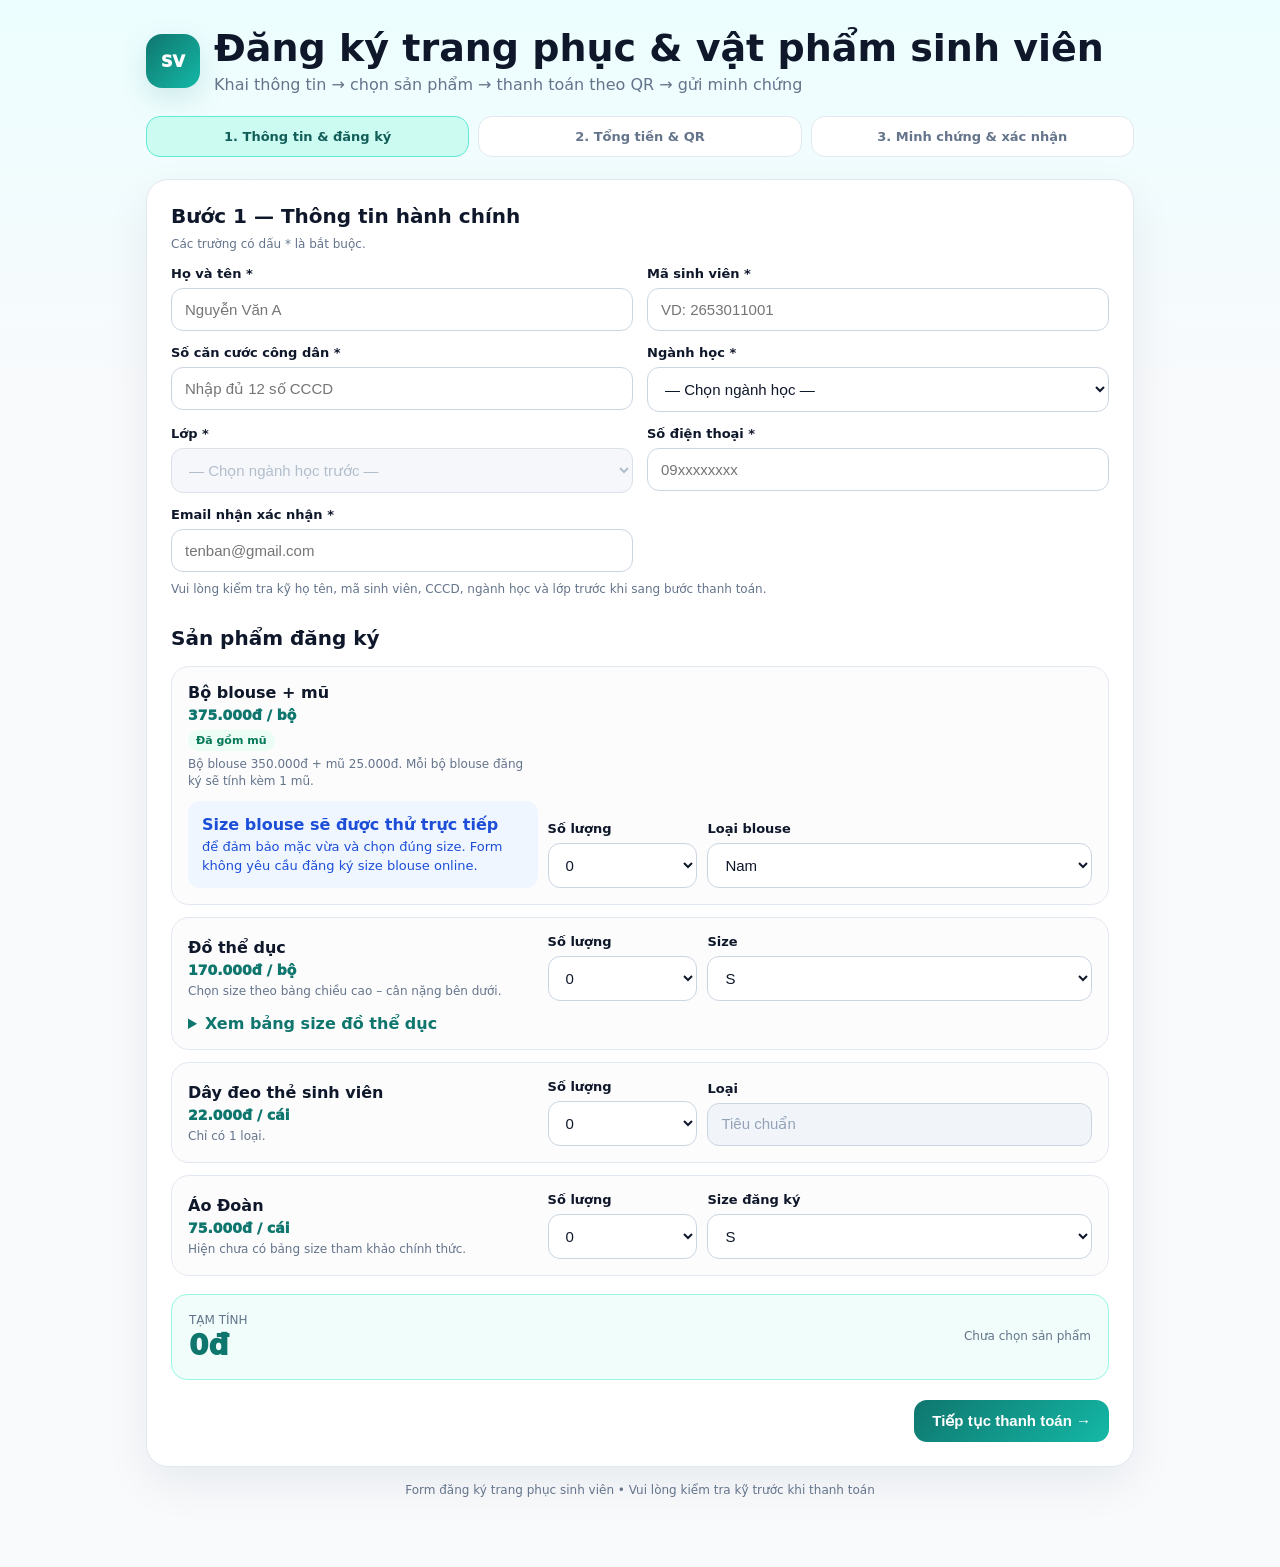
==== commit d17f92f6: "Remove blouse size selection and size guide" ====
--- a/index.html
+++ b/index.html
@@ -12,7 +12,7 @@
     <div class="logo">SV</div>
     <div>
       <h1>Đăng ký trang phục & vật phẩm sinh viên</h1>
-      <div class="sub">Khai thông tin → chọn số lượng & size → thanh toán theo QR → gửi minh chứng</div>
+      <div class="sub">Khai thông tin → chọn sản phẩm → thanh toán theo QR → gửi minh chứng</div>
     </div>
   </div>
 
@@ -27,13 +27,13 @@
     <div class="required-note">Các trường có dấu * là bắt buộc.</div>
     <div class="grid">
       <div><label>Họ và tên *</label><input id="name" autocomplete="name" placeholder="Nguyễn Văn A"></div>
-      <div><label>Mã sinh viên *</label><input id="studentId" placeholder="VD: 22123456"></div>
+      <div><label>Mã sinh viên *</label><input id="studentId" placeholder="VD: 2653011001"></div>
       <div><label>Số căn cước công dân *</label><input id="cccd" inputmode="numeric" maxlength="12" placeholder="Nhập đủ 12 số CCCD"></div>
-      <div><label>Lớp *</label><input id="className" placeholder="VD: Y6A"></div>
+      <div><label>Lớp *</label><input id="className" placeholder="Chọn ngành học trước"></div>
       <div><label>Số điện thoại *</label><input id="phone" inputmode="tel" autocomplete="tel" placeholder="09xxxxxxxx"></div>
       <div><label>Email nhận xác nhận *</label><input id="email" type="email" autocomplete="email" placeholder="tenban@gmail.com"></div>
     </div>
-    <div class="privacy">Vui lòng kiểm tra kỹ họ tên, mã sinh viên, CCCD và lớp trước khi sang bước thanh toán.</div>
+    <div class="privacy">Vui lòng kiểm tra kỹ họ tên, mã sinh viên, CCCD, ngành học và lớp trước khi sang bước thanh toán.</div>
 
     <h2 class="section-title products-title">Sản phẩm đăng ký</h2>
 
@@ -44,67 +44,11 @@
           <div class="price">375.000đ / bộ</div>
           <span class="tag">Đã gồm mũ</span>
           <div class="hint">Bộ blouse 350.000đ + mũ 25.000đ. Mỗi bộ blouse đăng ký sẽ tính kèm 1 mũ.</div>
+          <div class="info" style="margin-top:10px"><strong>Size blouse sẽ được thử trực tiếp</strong> để đảm bảo mặc vừa và chọn đúng size. Form không yêu cầu đăng ký size blouse online.</div>
         </div>
         <div><label>Số lượng</label><select id="q_blouse" class="qty"><option>0</option><option>1</option><option>2</option><option>3</option><option>4</option><option>5</option></select></div>
-        <div><label>Loại blouse</label><select id="type_blouse"><option>Nam</option><option>Nữ</option></select></div>
-        <div><label>Size</label><select id="sz_blouse"><option>S</option><option>M</option><option>L</option><option>XL</option><option>XXL</option></select></div>
+        <div style="grid-column:span 2"><label>Loại blouse</label><select id="type_blouse"><option>Nam</option><option>Nữ</option></select></div>
       </div>
-
-      <details class="guide">
-        <summary>Xem bảng size blouse Nam/Nữ</summary>
-        <div class="split">
-          <div>
-            <div class="gtitle">Blouse Nam — đề xuất chọn size</div>
-            <div class="guidebox"><table>
-              <tr><th>Size</th><th>Chiều cao</th><th>Cân nặng</th></tr>
-              <tr><td>S</td><td>158–164 cm</td><td>50–55 kg</td></tr>
-              <tr><td>M</td><td>160–168 cm</td><td>55–62 kg</td></tr>
-              <tr><td>L</td><td>164–172 cm</td><td>62–68 kg</td></tr>
-              <tr><td>XL</td><td>166–176 cm</td><td>68–75 kg</td></tr>
-              <tr><td>XXL</td><td>170–180 cm</td><td>75–82 kg</td></tr>
-            </table></div>
-          </div>
-          <div>
-            <div class="gtitle">Blouse Nữ — đề xuất chọn size</div>
-            <div class="guidebox"><table>
-              <tr><th>Size</th><th>Chiều cao</th><th>Cân nặng</th></tr>
-              <tr><td>S</td><td>152–158 cm</td><td>42–46 kg</td></tr>
-              <tr><td>M</td><td>154–160 cm</td><td>46–53 kg</td></tr>
-              <tr><td>L</td><td>156–162 cm</td><td>53–57 kg</td></tr>
-              <tr><td>XL</td><td>160–166 cm</td><td>57–62 kg</td></tr>
-              <tr><td>XXL</td><td>162–168 cm</td><td>62–70 kg</td></tr>
-            </table></div>
-          </div>
-        </div>
-
-        <div class="split" style="margin-top:14px">
-          <div>
-            <div class="gtitle">Blouse Nam — thông số chi tiết (cm)</div>
-            <div class="guidebox"><table>
-              <tr><th>Thông số</th><th>S</th><th>M</th><th>L</th><th>XL</th><th>XXL</th></tr>
-              <tr><td>Ngực</td><td>86</td><td>90</td><td>92</td><td>94</td><td>96</td></tr>
-              <tr><td>Vai</td><td>42</td><td>44</td><td>44</td><td>46</td><td>48</td></tr>
-              <tr><td>Dài áo</td><td>92</td><td>95</td><td>98</td><td>100</td><td>105</td></tr>
-              <tr><td>Tay</td><td>24/55</td><td>24/56</td><td>25/58</td><td>25/60</td><td>25/60</td></tr>
-              <tr><td>Cửa tay</td><td>18</td><td>18</td><td>19</td><td>19</td><td>20</td></tr>
-            </table></div>
-          </div>
-          <div>
-            <div class="gtitle">Blouse Nữ — thông số chi tiết (cm)</div>
-            <div class="guidebox"><table>
-              <tr><th>Thông số</th><th>S</th><th>M</th><th>L</th><th>XL</th><th>XXL</th></tr>
-              <tr><td>Ngực</td><td>86</td><td>90</td><td>92</td><td>94</td><td>96</td></tr>
-              <tr><td>Eo</td><td>68</td><td>70</td><td>72</td><td>74</td><td>80</td></tr>
-              <tr><td>Mông</td><td>90</td><td>92</td><td>94</td><td>96</td><td>100</td></tr>
-              <tr><td>Vai</td><td>36</td><td>37</td><td>38</td><td>38</td><td>40</td></tr>
-              <tr><td>Dài áo</td><td>90</td><td>92</td><td>95</td><td>97</td><td>100</td></tr>
-              <tr><td>Tay</td><td>20/52</td><td>20/54</td><td>20/55</td><td>20/57</td><td>20/58</td></tr>
-              <tr><td>Cửa tay</td><td>16</td><td>16</td><td>16</td><td>17</td><td>17</td></tr>
-            </table></div>
-          </div>
-        </div>
-        <div class="mini" style="margin-top:8px">Bảng size mang tính chất tham khảo. Sinh viên tự đối chiếu số đo và lựa chọn size phù hợp.</div>
-      </details>
     </div>
 
     <div class="product">
@@ -160,7 +104,7 @@
           <div class="big" id="totalText">0đ</div>
           <div class="mini">Mã đăng ký: <strong class="order-code" id="orderCode"></strong></div>
         </div>
-        <div class="warning"><strong>Lưu ý:</strong> QR sử dụng tài khoản nhận tiền thật. Chỉ thực hiện chuyển khoản khi bạn chắc chắn các thông tin đăng ký, số lượng và size ở trên là chính xác.</div>
+        <div class="warning"><strong>Lưu ý:</strong> QR sử dụng tài khoản nhận tiền thật. Chỉ thực hiện chuyển khoản khi bạn chắc chắn thông tin, số lượng và các size cần đăng ký là chính xác. Size blouse sẽ được thử trực tiếp.</div>
       </div>
 
       <div class="qrbox">
@@ -189,8 +133,8 @@
       <div><img id="preview" class="preview" alt="Xem trước minh chứng"></div>
     </div>
 
-    <div class="confirmline"><label><input type="checkbox" id="confirm"><span>Tôi xác nhận thông tin hành chính, sản phẩm, size, số lượng và số tiền chuyển khoản là chính xác.</span></label></div>
-    <div class="warning"><strong>Phiên bản hiện tại:</strong> phần tải minh chứng mới đang ở chế độ xem trước trên trình duyệt. Ảnh chưa được lưu vào Google Drive/Google Sheet và email chưa được gửi thật cho tới khi kết nối hệ thống Google ở bước triển khai cuối.</div>
+    <div class="confirmline"><label><input type="checkbox" id="confirm"><span>Tôi xác nhận thông tin hành chính, sản phẩm, số lượng, các size cần đăng ký và số tiền chuyển khoản là chính xác.</span></label></div>
+    <div class="warning"><strong>Lưu ý:</strong> size blouse không đăng ký trên form và sẽ được thử trực tiếp.</div>
     <div class="actions"><button class="secondary" onclick="back2()">← Quay lại QR</button><button class="primary" onclick="finish()">Hoàn tất kiểm tra</button></div>
   </section>
 
@@ -198,9 +142,9 @@
     <div class="success">
       <div class="check">✓</div>
       <h2>Đã tổng hợp thông tin đăng ký</h2>
-      <div class="sub">Dưới đây là nội dung xác nhận dự kiến gửi đến email sinh viên khi hệ thống Google được kết nối.</div>
+      <div class="sub">Dưới đây là nội dung xác nhận đăng ký.</div>
       <div class="emailmock">
-        <div class="mini">NỘI DUNG EMAIL XÁC NHẬN DỰ KIẾN</div>
+        <div class="mini">NỘI DUNG EMAIL XÁC NHẬN</div>
         <h3 style="margin:6px 0 12px">Xác nhận đăng ký trang phục & vật phẩm sinh viên</h3>
         <div id="emailBody"></div>
       </div>
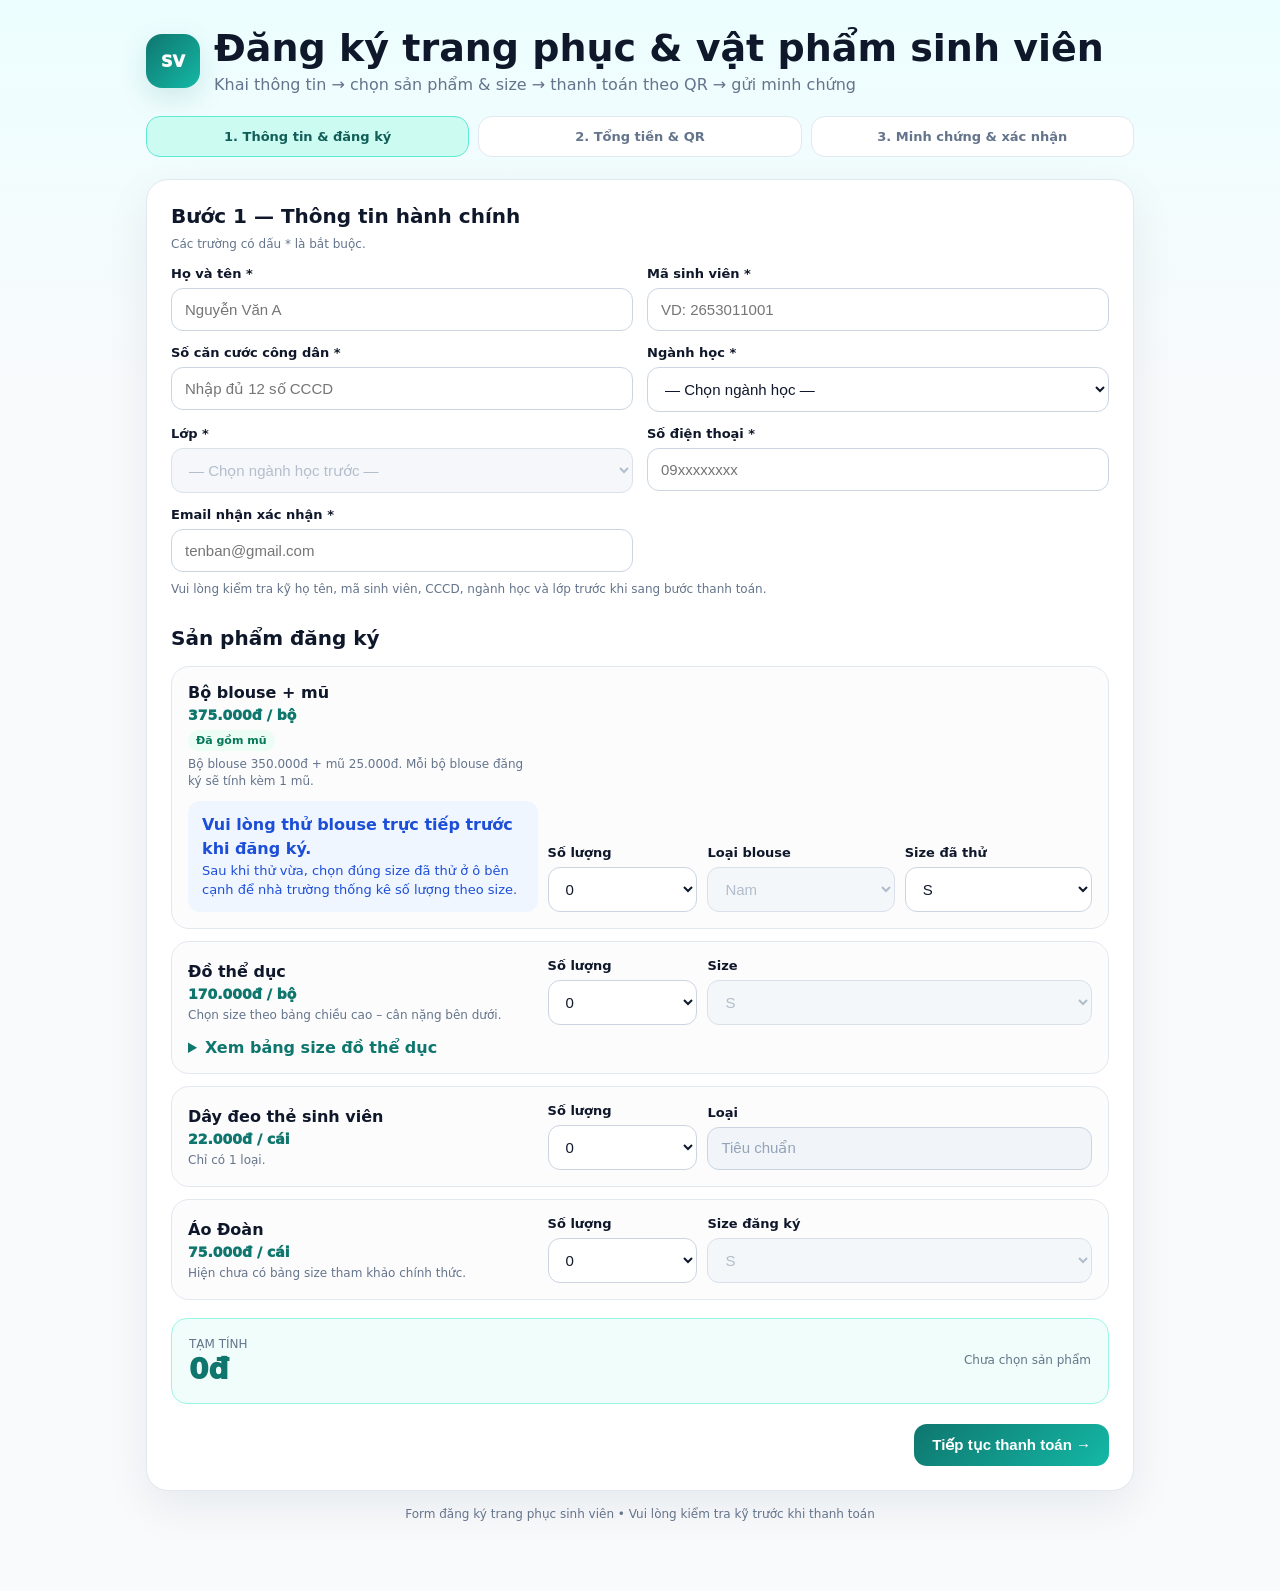
==== commit 32447c73: "Restore blouse size selection after in-person fitting" ====
--- a/index.html
+++ b/index.html
@@ -12,7 +12,7 @@
     <div class="logo">SV</div>
     <div>
       <h1>Đăng ký trang phục & vật phẩm sinh viên</h1>
-      <div class="sub">Khai thông tin → chọn sản phẩm → thanh toán theo QR → gửi minh chứng</div>
+      <div class="sub">Khai thông tin → chọn sản phẩm & size → thanh toán theo QR → gửi minh chứng</div>
     </div>
   </div>
 
@@ -44,10 +44,11 @@
           <div class="price">375.000đ / bộ</div>
           <span class="tag">Đã gồm mũ</span>
           <div class="hint">Bộ blouse 350.000đ + mũ 25.000đ. Mỗi bộ blouse đăng ký sẽ tính kèm 1 mũ.</div>
-          <div class="info" style="margin-top:10px"><strong>Size blouse sẽ được thử trực tiếp</strong> để đảm bảo mặc vừa và chọn đúng size. Form không yêu cầu đăng ký size blouse online.</div>
+          <div class="info" style="margin-top:10px"><strong>Vui lòng thử blouse trực tiếp trước khi đăng ký.</strong> Sau khi thử vừa, chọn đúng size đã thử ở ô bên cạnh để nhà trường thống kê số lượng theo size.</div>
         </div>
         <div><label>Số lượng</label><select id="q_blouse" class="qty"><option>0</option><option>1</option><option>2</option><option>3</option><option>4</option><option>5</option></select></div>
-        <div style="grid-column:span 2"><label>Loại blouse</label><select id="type_blouse"><option>Nam</option><option>Nữ</option></select></div>
+        <div><label>Loại blouse</label><select id="type_blouse"><option>Nam</option><option>Nữ</option></select></div>
+        <div><label>Size đã thử</label><select id="sz_blouse"><option>S</option><option>M</option><option>L</option><option>XL</option><option>XXL</option></select></div>
       </div>
     </div>
 
@@ -104,7 +105,7 @@
           <div class="big" id="totalText">0đ</div>
           <div class="mini">Mã đăng ký: <strong class="order-code" id="orderCode"></strong></div>
         </div>
-        <div class="warning"><strong>Lưu ý:</strong> QR sử dụng tài khoản nhận tiền thật. Chỉ thực hiện chuyển khoản khi bạn chắc chắn thông tin, số lượng và các size cần đăng ký là chính xác. Size blouse sẽ được thử trực tiếp.</div>
+        <div class="warning"><strong>Lưu ý:</strong> QR sử dụng tài khoản nhận tiền thật. Chỉ thực hiện chuyển khoản khi bạn chắc chắn thông tin, số lượng và size đã chọn là chính xác. Với blouse, size phải là size đã thử trực tiếp.</div>
       </div>
 
       <div class="qrbox">
@@ -133,8 +134,8 @@
       <div><img id="preview" class="preview" alt="Xem trước minh chứng"></div>
     </div>
 
-    <div class="confirmline"><label><input type="checkbox" id="confirm"><span>Tôi xác nhận thông tin hành chính, sản phẩm, số lượng, các size cần đăng ký và số tiền chuyển khoản là chính xác.</span></label></div>
-    <div class="warning"><strong>Lưu ý:</strong> size blouse không đăng ký trên form và sẽ được thử trực tiếp.</div>
+    <div class="confirmline"><label><input type="checkbox" id="confirm"><span>Tôi xác nhận thông tin hành chính, sản phẩm, số lượng, size và số tiền chuyển khoản là chính xác.</span></label></div>
+    <div class="warning"><strong>Blouse:</strong> size đã chọn trong form phải là size bạn đã thử trực tiếp và xác nhận mặc vừa.</div>
     <div class="actions"><button class="secondary" onclick="back2()">← Quay lại QR</button><button class="primary" onclick="finish()">Hoàn tất kiểm tra</button></div>
   </section>
 
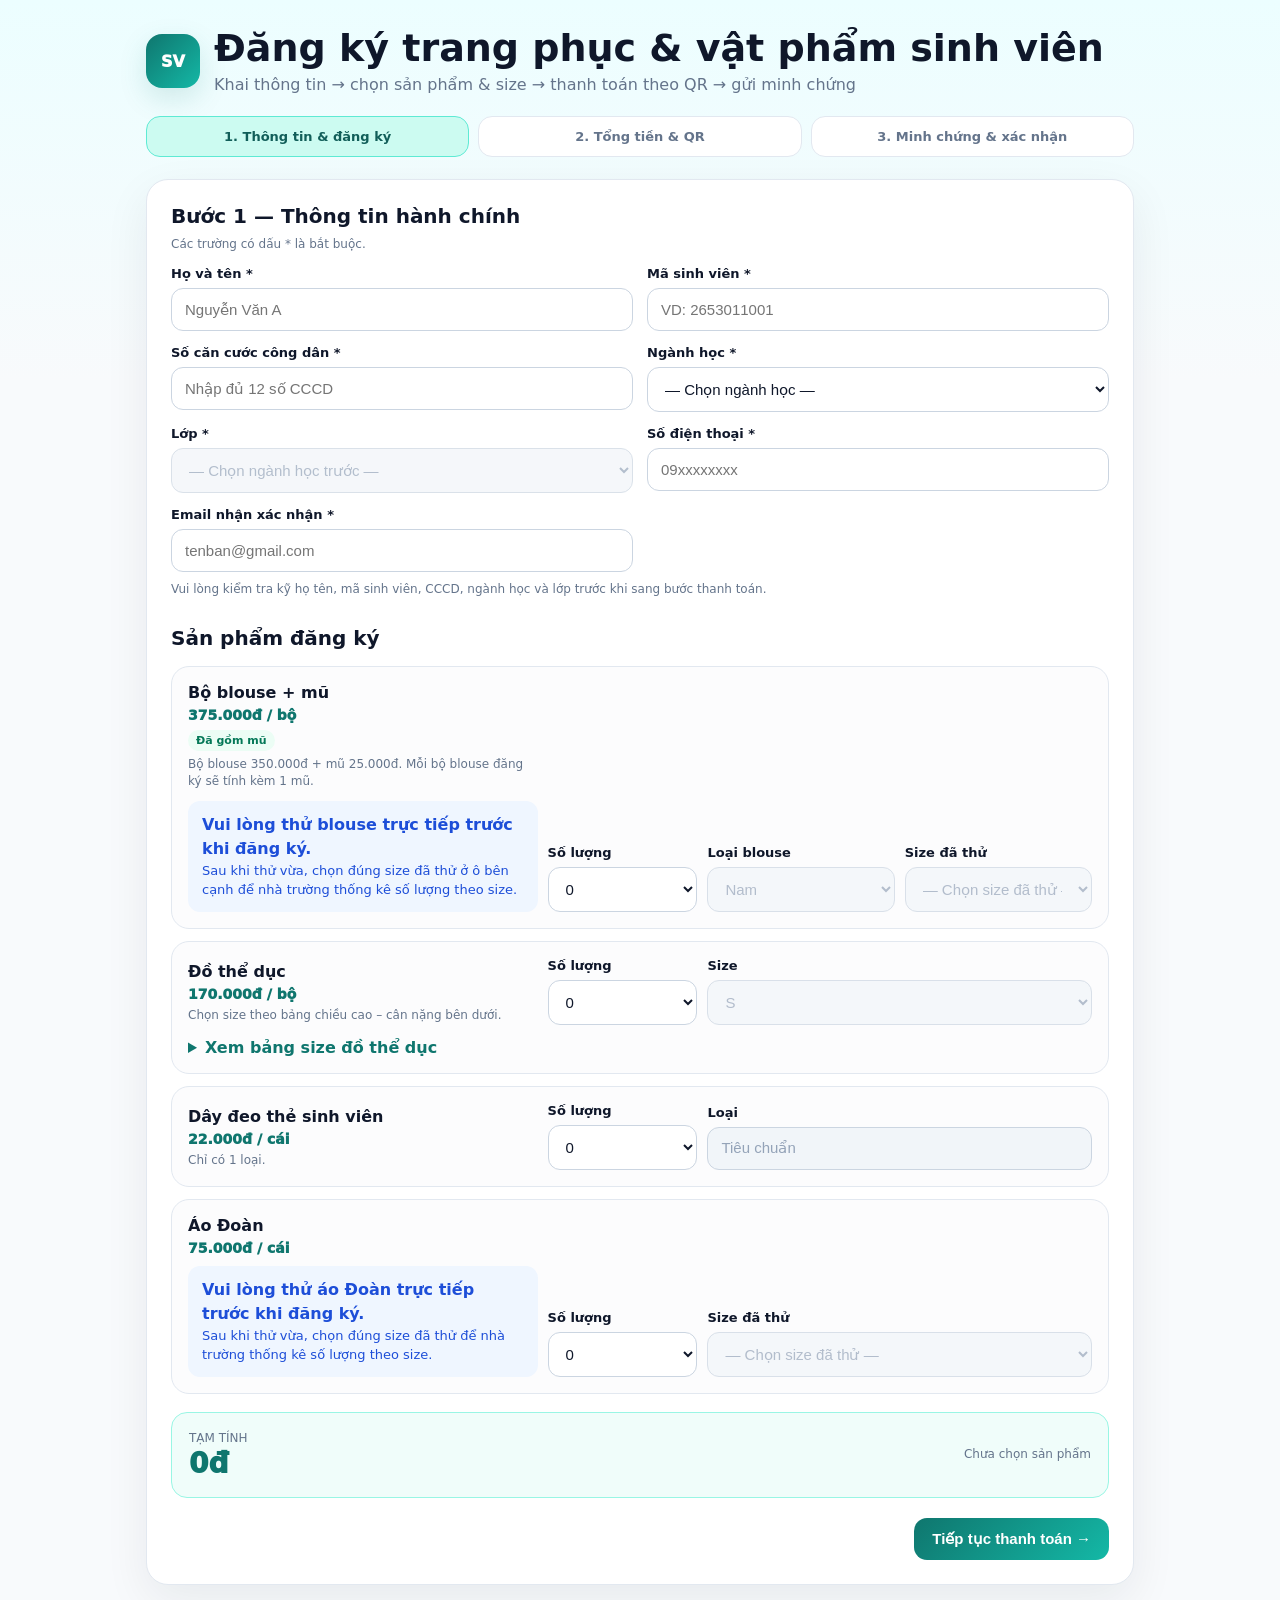
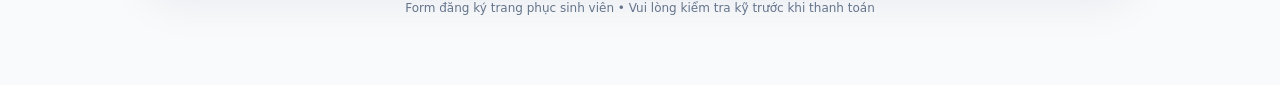
==== commit 540b9882: "Require tried size for union shirt" ====
--- a/index.html
+++ b/index.html
@@ -48,7 +48,7 @@
         </div>
         <div><label>Số lượng</label><select id="q_blouse" class="qty"><option>0</option><option>1</option><option>2</option><option>3</option><option>4</option><option>5</option></select></div>
         <div><label>Loại blouse</label><select id="type_blouse"><option>Nam</option><option>Nữ</option></select></div>
-        <div><label>Size đã thử</label><select id="sz_blouse"><option>S</option><option>M</option><option>L</option><option>XL</option><option>XXL</option></select></div>
+        <div><label>Size đã thử</label><select id="sz_blouse"><option value="">— Chọn size đã thử —</option><option>S</option><option>M</option><option>L</option><option>XL</option><option>XXL</option></select></div>
       </div>
     </div>
 
@@ -81,9 +81,13 @@
 
     <div class="product">
       <div class="prow">
-        <div class="pname"><strong>Áo Đoàn</strong><div class="price">75.000đ / cái</div><div class="hint">Hiện chưa có bảng size tham khảo chính thức.</div></div>
+        <div class="pname">
+          <strong>Áo Đoàn</strong>
+          <div class="price">75.000đ / cái</div>
+          <div class="info" style="margin-top:10px"><strong>Vui lòng thử áo Đoàn trực tiếp trước khi đăng ký.</strong> Sau khi thử vừa, chọn đúng size đã thử để nhà trường thống kê số lượng theo size.</div>
+        </div>
         <div><label>Số lượng</label><select id="q_union" class="qty"><option>0</option><option>1</option><option>2</option><option>3</option><option>4</option><option>5</option></select></div>
-        <div style="grid-column:span 2"><label>Size đăng ký</label><select id="sz_union"><option>S</option><option>M</option><option>L</option><option>XL</option><option>XXL</option></select></div>
+        <div style="grid-column:span 2"><label>Size đã thử</label><select id="sz_union"><option value="">— Chọn size đã thử —</option><option>S</option><option>M</option><option>L</option><option>XL</option><option>XXL</option></select></div>
       </div>
     </div>
 
@@ -105,7 +109,7 @@
           <div class="big" id="totalText">0đ</div>
           <div class="mini">Mã đăng ký: <strong class="order-code" id="orderCode"></strong></div>
         </div>
-        <div class="warning"><strong>Lưu ý:</strong> QR sử dụng tài khoản nhận tiền thật. Chỉ thực hiện chuyển khoản khi bạn chắc chắn thông tin, số lượng và size đã chọn là chính xác. Với blouse, size phải là size đã thử trực tiếp.</div>
+        <div class="warning"><strong>Lưu ý:</strong> QR sử dụng tài khoản nhận tiền thật. Chỉ thực hiện chuyển khoản khi bạn chắc chắn thông tin, số lượng và size đã chọn là chính xác. Với blouse và áo Đoàn, size phải là size đã thử trực tiếp.</div>
       </div>
 
       <div class="qrbox">
@@ -135,7 +139,7 @@
     </div>
 
     <div class="confirmline"><label><input type="checkbox" id="confirm"><span>Tôi xác nhận thông tin hành chính, sản phẩm, số lượng, size và số tiền chuyển khoản là chính xác.</span></label></div>
-    <div class="warning"><strong>Blouse:</strong> size đã chọn trong form phải là size bạn đã thử trực tiếp và xác nhận mặc vừa.</div>
+    <div class="warning"><strong>Blouse và áo Đoàn:</strong> size đã chọn trong form phải là size bạn đã thử trực tiếp và xác nhận mặc vừa.</div>
     <div class="actions"><button class="secondary" onclick="back2()">← Quay lại QR</button><button class="primary" onclick="finish()">Hoàn tất kiểm tra</button></div>
   </section>
 
